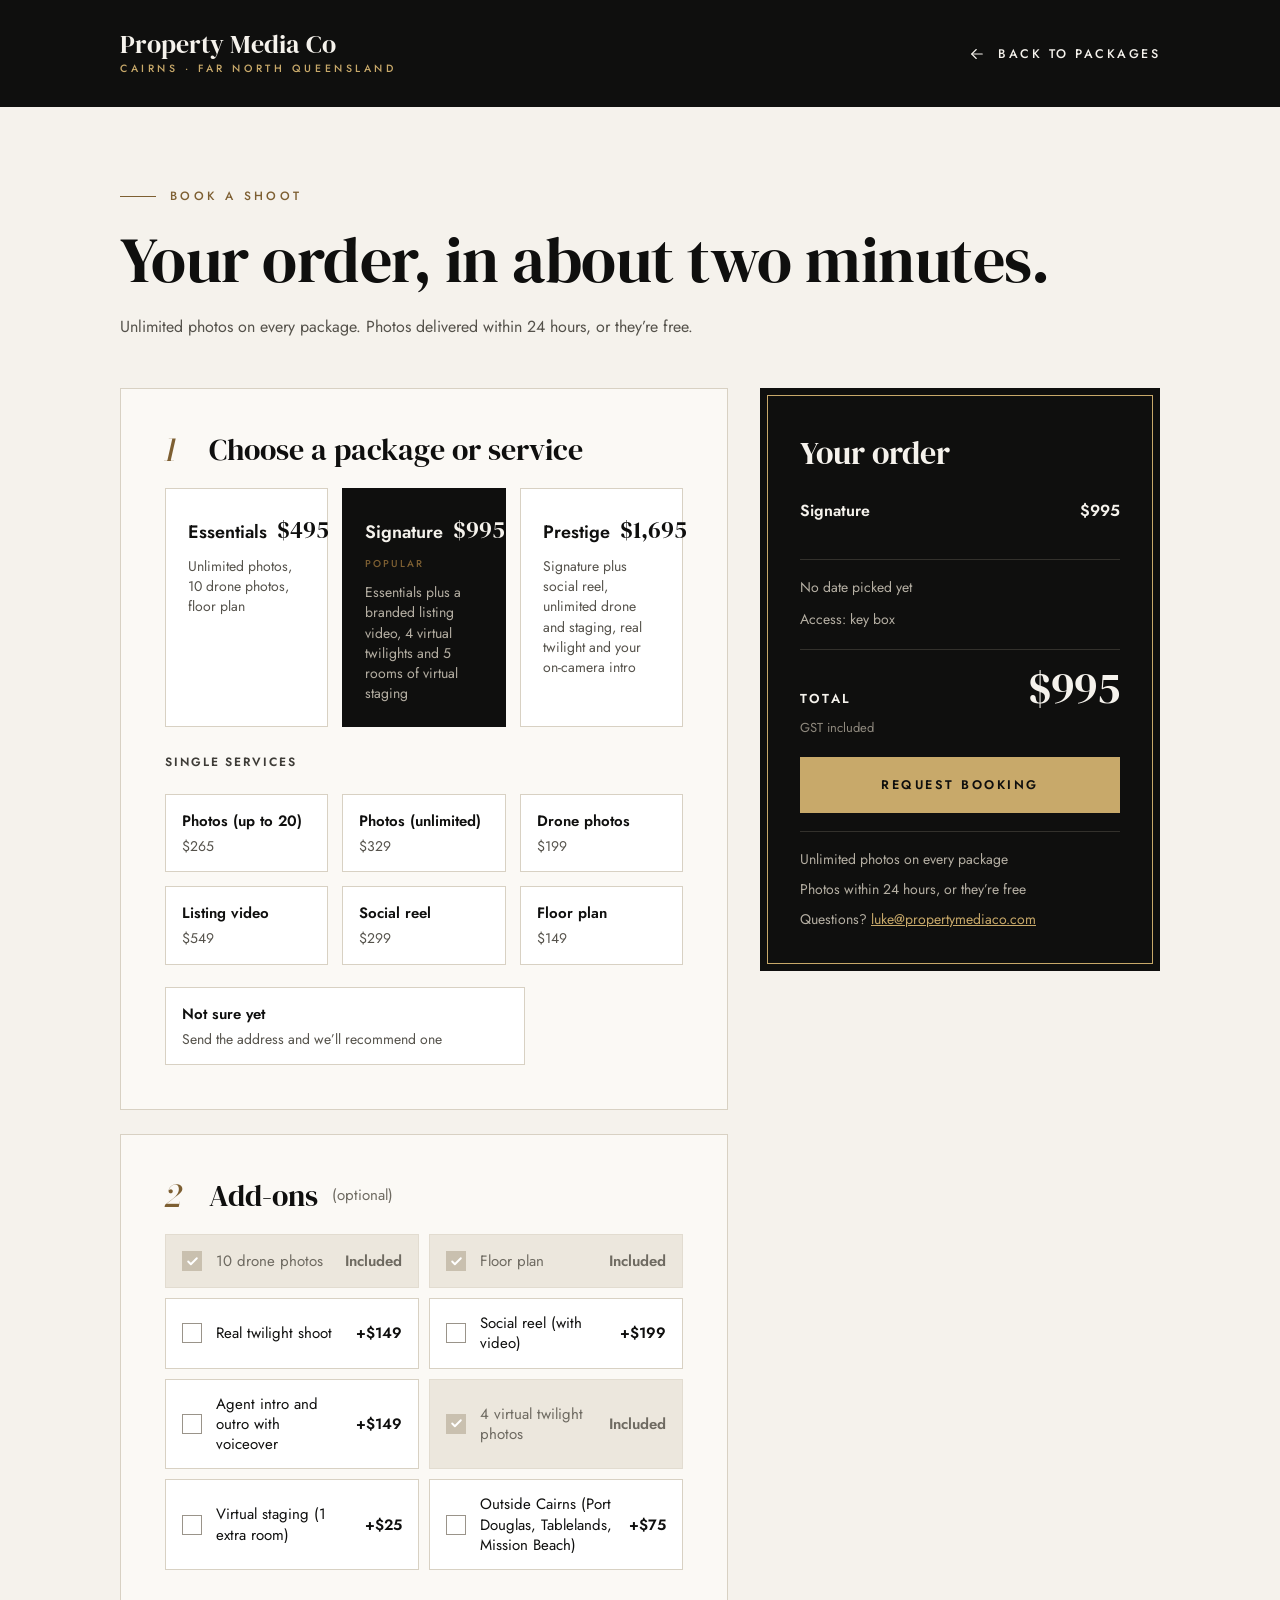
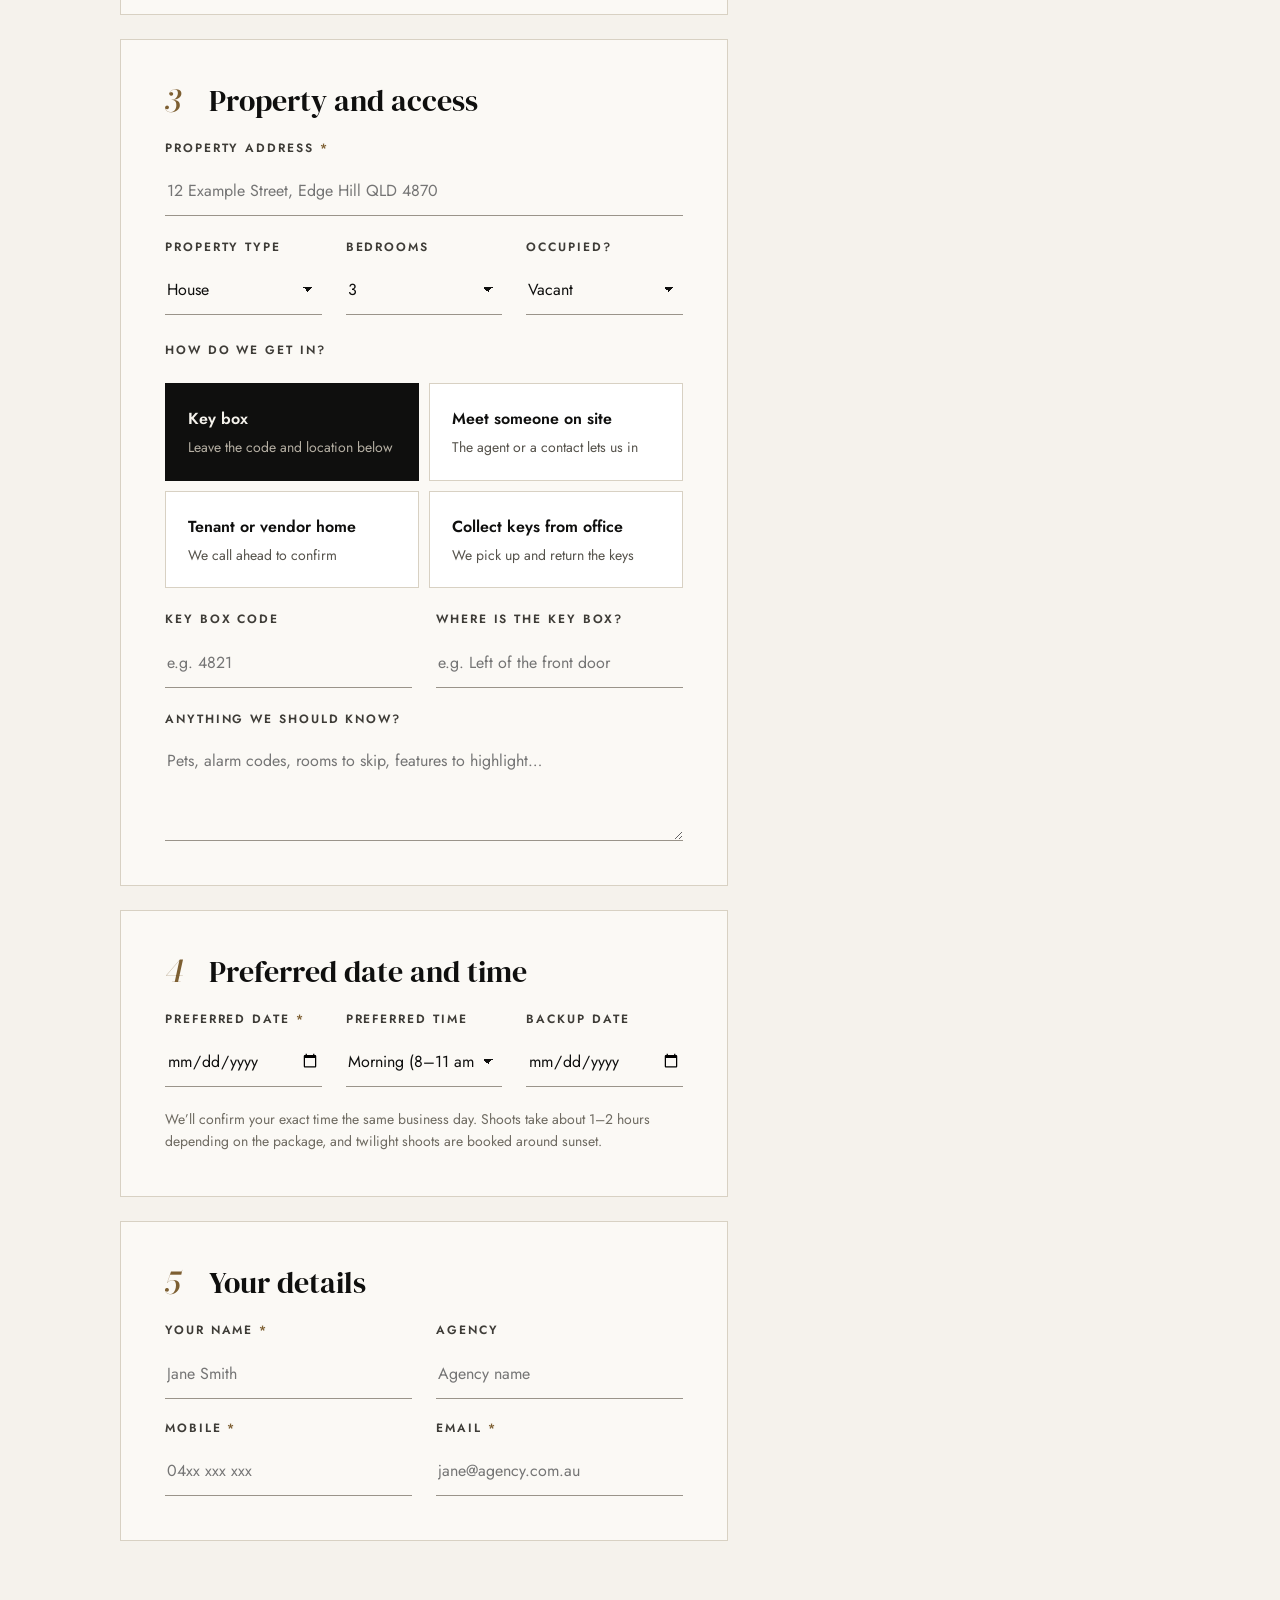
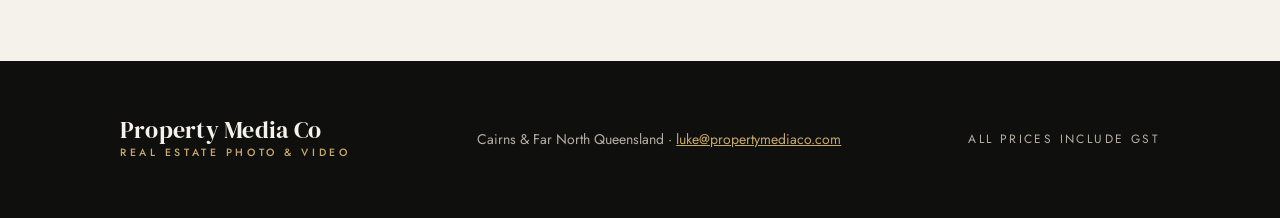
==== book.html @ 69d4087c "Launch Property Media Co website Responsive landing page and booking form (desktop, laptop, tablet, " ====
<!doctype html>
<html lang="en-AU">
<head>
<meta charset="utf-8">
<meta name="viewport" content="width=device-width, initial-scale=1">
<title>Book a shoot | Property Media Co</title>
<meta name="description" content="Book real estate photography in Cairns and Far North Queensland in about two minutes. Photos delivered within 24 hours, or they’re free.">
<link rel="canonical" href="https://propertymediaco.com/book.html">
<meta name="theme-color" content="#0F0F0E">
<link rel="icon" href="favicon.svg" type="image/svg+xml">
<link rel="preconnect" href="https://fonts.googleapis.com">
<link rel="preconnect" href="https://fonts.gstatic.com" crossorigin>
<link href="https://fonts.googleapis.com/css2?family=DM+Serif+Display:ital@0;1&amp;family=Bodoni+Moda:ital,opsz,wght@1,6..96,500&amp;family=Jost:wght@400;500;600&amp;display=swap" rel="stylesheet">
<link rel="stylesheet" href="assets/css/styles.css">
<link rel="stylesheet" href="assets/css/book.css">
</head>
<body>
<a class="skip-link" href="#order">Skip to the form</a>

<header class="book-header wrap">
  <a class="brand" href="index.html" aria-label="Property Media Co, home">
    <span class="brand-name">Property Media Co</span>
    <span class="brand-tag">Cairns · Far North Queensland</span>
  </a>
  <a class="back-link" href="index.html#packages">
    <svg width="18" height="18" viewBox="0 0 24 24" fill="none" stroke="currentColor" stroke-width="1.5" stroke-linecap="round" stroke-linejoin="round" aria-hidden="true"><path d="M19 12H5"></path><path d="m11 18-6-6 6-6"></path></svg>
    <span class="back-text">Back to packages</span>
  </a>
</header>

<main>
<div class="book-intro wrap">
  <div class="eyebrow">Book a shoot</div>
  <h1 class="display">Your order, in about two minutes.</h1>
  <p class="body-lg muted">Unlimited photos on every package. Photos delivered within 24 hours, or they’re free.</p>
</div>

<div id="done" class="wrap" hidden>
  <div class="done" role="status" tabindex="-1">
    <span class="tick"><svg width="28" height="28" viewBox="0 0 24 24" fill="none" stroke="currentColor" stroke-width="1.75" stroke-linecap="round" stroke-linejoin="round" aria-hidden="true"><path d="M20 6 9 17l-5-5"></path></svg></span>
    <h2>Request received.</h2>
    <p id="done-line"></p>
    <p>Luke will confirm your shoot time the same business day. Once you’re shot, your photos land within 24 hours.</p>
    <div class="btn-row" style="margin-top: 8px"><a class="btn-gold" href="book.html">Book another listing</a></div>
  </div>
</div>

<form id="order" class="book-layout wrap" action="https://formspree.io/f/YOUR_FORM_ID" method="POST" novalidate>
  <div class="book-steps-col">

    <!-- 1. PACKAGE -->
    <fieldset class="card">
      <legend class="card-head"><span class="step" aria-hidden="true">1</span>Choose a package or service</legend>
      <div class="opts-3" id="packages"></div>
      <div class="sub-label">Single services</div>
      <div class="opts-3 singles" id="singles"></div>
      <label class="opt sm" style="max-width: 360px">
        <input type="radio" name="package" value="unsure">
        <span class="opt-name">Not sure yet</span>
        <span class="opt-price-sm">Send the address and we’ll recommend one</span>
      </label>
    </fieldset>

    <!-- 2. ADD-ONS -->
    <fieldset class="card">
      <legend class="card-head"><span class="step" aria-hidden="true">2</span>Add-ons <span class="opt-note">(optional)</span></legend>
      <div class="opts-2" id="addons"></div>
    </fieldset>

    <!-- 3. PROPERTY + ACCESS -->
    <fieldset class="card">
      <legend class="card-head"><span class="step" aria-hidden="true">3</span>Property and access</legend>
      <label class="field"><span>Property address <span class="req" aria-hidden="true">*</span></span><input type="text" name="address" autocomplete="street-address" placeholder="12 Example Street, Edge Hill QLD 4870" required></label>
      <div class="fields-3">
        <label class="field">Property type<select name="property_type"><option>House</option><option>Unit or apartment</option><option>Townhouse</option><option>Acreage or rural</option><option>Vacant land</option><option>Commercial</option></select></label>
        <label class="field">Bedrooms<select name="bedrooms"><option>1</option><option>2</option><option selected>3</option><option>4</option><option>5+</option></select></label>
        <label class="field">Occupied?<select name="occupancy"><option>Vacant</option><option>Owner occupied</option><option>Tenanted</option></select></label>
      </div>
      <div class="sub-label">How do we get in?</div>
      <div class="opts-2">
        <label class="opt"><input type="radio" name="access" value="Key box" checked><span class="opt-name" style="font-size: 16px">Key box</span><span class="opt-desc">Leave the code and location below</span></label>
        <label class="opt"><input type="radio" name="access" value="Meet someone on site"><span class="opt-name" style="font-size: 16px">Meet someone on site</span><span class="opt-desc">The agent or a contact lets us in</span></label>
        <label class="opt"><input type="radio" name="access" value="Tenant or vendor home"><span class="opt-name" style="font-size: 16px">Tenant or vendor home</span><span class="opt-desc">We call ahead to confirm</span></label>
        <label class="opt"><input type="radio" name="access" value="Collect keys from office"><span class="opt-name" style="font-size: 16px">Collect keys from office</span><span class="opt-desc">We pick up and return the keys</span></label>
      </div>
      <div class="fields-2" data-access="Key box">
        <label class="field">Key box code<input type="text" name="keybox_code" placeholder="e.g. 4821" autocomplete="off"></label>
        <label class="field">Where is the key box?<input type="text" name="keybox_location" placeholder="e.g. Left of the front door"></label>
      </div>
      <div class="fields-2" data-access="Meet someone on site" hidden>
        <label class="field">Who’s meeting us?<input type="text" name="onsite_contact" placeholder="Name"></label>
        <label class="field">Their mobile<input type="tel" name="onsite_mobile" placeholder="04xx xxx xxx"></label>
      </div>
      <div class="fields-2" data-access="Tenant or vendor home" hidden>
        <label class="field">Tenant or vendor name<input type="text" name="occupant_name" placeholder="Name"></label>
        <label class="field">Their mobile<input type="tel" name="occupant_mobile" placeholder="04xx xxx xxx"></label>
      </div>
      <div data-access="Collect keys from office" hidden>
        <label class="field">Office address and who to ask for<input type="text" name="office_details" placeholder="e.g. Reception, 100 Sheridan St, Cairns. Ask for Sam"></label>
      </div>
      <label class="field">Anything we should know?<textarea name="notes" rows="3" placeholder="Pets, alarm codes, rooms to skip, features to highlight…"></textarea></label>
    </fieldset>

    <!-- 4. DATE + TIME -->
    <fieldset class="card">
      <legend class="card-head"><span class="step" aria-hidden="true">4</span>Preferred date and time</legend>
      <div class="fields-3">
        <label class="field"><span>Preferred date <span class="req" aria-hidden="true">*</span></span><input type="date" name="preferred_date" id="date" required></label>
        <label class="field">Preferred time<select name="preferred_time" id="time">
          <option>Morning (8–11 am)</option>
          <option>Midday (11 am–2 pm)</option>
          <option>Afternoon (2–5 pm)</option>
          <option value="Twilight (around sunset)" id="twilight-opt" hidden disabled>Twilight (around sunset)</option>
          <option>Any time that day</option>
        </select></label>
        <label class="field">Backup date<input type="date" name="backup_date" id="backup"></label>
      </div>
      <p class="hint">We’ll confirm your exact time the same business day. Shoots take about 1–2 hours depending on the package, and twilight shoots are booked around sunset.</p>
    </fieldset>

    <!-- 5. DETAILS -->
    <fieldset class="card">
      <legend class="card-head"><span class="step" aria-hidden="true">5</span>Your details</legend>
      <div class="fields-2">
        <label class="field"><span>Your name <span class="req" aria-hidden="true">*</span></span><input type="text" name="name" autocomplete="name" placeholder="Jane Smith" required></label>
        <label class="field">Agency<input type="text" name="agency" autocomplete="organization" placeholder="Agency name"></label>
        <label class="field"><span>Mobile <span class="req" aria-hidden="true">*</span></span><input type="tel" name="mobile" autocomplete="tel" placeholder="04xx xxx xxx" required></label>
        <label class="field"><span>Email <span class="req" aria-hidden="true">*</span></span><input type="email" name="email" autocomplete="email" placeholder="jane@agency.com.au" required></label>
      </div>
    </fieldset>
  </div>

  <!-- SUMMARY -->
  <aside class="summary" aria-live="polite">
    <h2>Your order</h2>
    <div class="sum-line main"><span id="sum-name">Signature</span><span id="sum-price">$995</span></div>
    <div id="sum-lines"></div>
    <div class="sum-meta">
      <span id="sum-when">No date picked yet</span>
      <span id="sum-access">Access: key box</span>
    </div>
    <div class="sum-total"><span>Total</span><span class="price" id="sum-total">$995</span></div>
    <span class="sum-gst">GST included</span>
    <button type="submit" class="btn-gold" id="submit">Request booking</button>
    <p class="form-error" id="form-error" role="alert" hidden></p>
    <div class="sum-promises">
      <span>Unlimited photos on every package</span>
      <span>Photos within 24 hours, or they’re free</span>
      <span>Questions? <a href="mailto:luke@propertymediaco.com" style="color: var(--gold)">luke@propertymediaco.com</a></span>
    </div>
  </aside>

  <!-- Hidden fields filled in on submit -->
  <input type="hidden" name="_subject" id="subject" value="New booking request">
  <input type="hidden" name="order_summary" id="order-summary">
  <input type="hidden" name="order_total" id="order-total">
  <input type="text" name="_gotcha" class="hp" tabindex="-1" autocomplete="off" aria-hidden="true">
</form>
</main>

<footer class="site-footer wrap">
  <a class="brand" href="index.html">
    <span class="brand-name">Property Media Co</span>
    <span class="brand-tag">Real estate photo &amp; video</span>
  </a>
  <span>Cairns &amp; Far North Queensland · <a href="mailto:luke@propertymediaco.com">luke@propertymediaco.com</a></span>
  <span class="footer-note">All prices include GST</span>
</footer>

<script src="assets/js/book.js" defer></script>
</body>
</html>
---- assets/css/styles.css ----
/* Property Media Co — site styles
   Layouts: desktop (1280px+), laptop (1024–1279px), tablet (768–1023px), mobile (under 768px) */

:root {
  --ink: #0F0F0E;
  --graphite: #1A1A18;
  --bone: #F5F2EC;
  --paper: #FBF9F5;
  --stone: #ECE7DD;
  --line: #D8D1C3;
  --line-dark: #33312C;
  --line-dark-2: #3A3833;
  --text-2: #3E3C37;
  --muted: #55524B;
  --muted-2: #6E6A61;
  --muted-dark: #B5AFA3;
  --soft-light: #E4DED3;
  --gold: #C8A96A;
  --bronze: #7D5F32;
  --bronze-dark: #5A4322;

  --serif: 'DM Serif Display', Georgia, serif;
  --accent: 'Bodoni Moda', Didot, Georgia, serif;
  --sans: 'Jost', system-ui, -apple-system, 'Segoe UI', sans-serif;

  --pad: 120px;
  --section: 140px;
}

*, *::before, *::after { box-sizing: border-box; }
html { scroll-behavior: smooth; -webkit-text-size-adjust: 100%; }
body {
  margin: 0;
  background: var(--bone);
  color: var(--ink);
  font-family: var(--sans);
  font-weight: 400;
  font-size: 16px;
  line-height: 1.6;
  -webkit-font-smoothing: antialiased;
}
img { display: block; max-width: 100%; }
a { color: var(--bronze); }
a:hover { color: var(--bronze-dark); }
b, strong { font-weight: 600; }
h1, h2, h3, p, figure, blockquote { margin: 0; }
:focus-visible { outline: 2px solid var(--gold); outline-offset: 3px; }

.skip-link { position: absolute; left: -9999px; top: 0; background: var(--gold); color: var(--ink); padding: 12px 18px; z-index: 100; }
.skip-link:focus { left: 16px; top: 16px; }

/* ---------- Type ---------- */
.display { font-family: var(--serif); font-weight: 400; letter-spacing: -0.008em; line-height: 1.08; }
.h1 { font-size: clamp(44px, 6.7vw, 96px); }
.h2 { font-size: clamp(34px, 4.2vw, 60px); }
.h2-sm { font-size: clamp(32px, 3.9vw, 56px); }
.h2-lg { font-size: clamp(36px, 4.45vw, 64px); }
.lead { font-size: clamp(17px, 1.4vw, 20px); line-height: 1.65; }
.body-lg { font-size: clamp(16px, 1.25vw, 18px); line-height: 1.7; }
.muted { color: var(--muted); }
.on-dark .muted { color: var(--muted-dark); }

.eyebrow {
  display: flex; align-items: center; gap: 14px;
  font-size: 12px; font-weight: 500; letter-spacing: .28em; text-transform: uppercase;
  color: var(--bronze);
}
.eyebrow::before { content: ""; width: 36px; height: 1px; background: currentColor; flex-shrink: 0; }
.on-dark .eyebrow { color: var(--gold); }
.center .eyebrow { justify-content: center; }

.label { font-size: 12px; font-weight: 500; letter-spacing: .28em; text-transform: uppercase; color: var(--bronze); }
.on-dark .label { color: var(--gold); }

.num { font-family: var(--accent); font-weight: 500; font-style: italic; color: var(--bronze); line-height: 1; }
.on-dark .num { color: var(--gold); }

/* ---------- Buttons ---------- */
.btn, .btn-ghost, .btn-gold, .btn-line {
  display: inline-flex; align-items: center; justify-content: center; gap: 12px;
  min-height: 56px; padding: 0 34px;
  font-family: var(--sans); font-size: 12.5px; font-weight: 500; letter-spacing: .2em; text-transform: uppercase;
  text-decoration: none; text-align: center; border: 1px solid transparent; cursor: pointer;
  transition: background-color .2s ease, color .2s ease, border-color .2s ease;
}
.btn { background: var(--ink); color: var(--bone); border-color: var(--ink); }
.btn:hover { background: var(--bronze); border-color: var(--bronze); color: #fff; }
.btn-ghost { background: transparent; color: var(--ink); border-color: var(--ink); }
.btn-ghost:hover { background: var(--ink); color: var(--bone); }
.btn-gold { background: var(--gold); color: var(--ink); border-color: var(--gold); font-weight: 600; }
.btn-gold:hover { background: var(--bone); border-color: var(--bone); color: var(--ink); }
.btn-line { background: transparent; color: var(--bone); border-color: rgba(245,242,236,.55); }
.btn-line:hover { background: var(--bone); color: var(--ink); }
.btn-email { letter-spacing: .06em; text-transform: none; font-size: 15px; }
.btn-row { display: flex; flex-wrap: wrap; gap: 14px; }

/* ---------- Layout helpers ---------- */
.wrap { padding-left: var(--pad); padding-right: var(--pad); }
.section { padding-top: var(--section); padding-bottom: var(--section); }
.dark { background: var(--ink); color: var(--bone); }
.graphite { background: var(--graphite); color: var(--bone); }
.stone { background: var(--stone); }
.stack { display: flex; flex-direction: column; }
.gap-14 { gap: 14px; } .gap-22 { gap: 22px; } .gap-28 { gap: 28px; }
.split { display: grid; grid-template-columns: 420px minmax(0, 1fr); gap: 80px; }
.split-end { align-items: end; }
.two-col { display: grid; grid-template-columns: repeat(2, minmax(0, 1fr)); gap: 96px; }
.center { text-align: center; align-items: center; }

/* Three columns separated by hairlines */
.cols-3 { display: grid; grid-template-columns: repeat(3, minmax(0, 1fr)); border-top: 1px solid var(--line-dark); }
.graphite .cols-3 { border-top-color: var(--line-dark-2); }
.cols-3 > * { padding: 44px 48px 0; border-left: 1px solid var(--line-dark); display: flex; flex-direction: column; gap: 18px; }
.graphite .cols-3 > * { border-left-color: var(--line-dark-2); }
.cols-3 > *:first-child { padding-left: 0; border-left: 0; }
.cols-3 > *:last-child { padding-right: 0; }
.cols-3 h3 { font-size: 22px; font-weight: 600; line-height: 1.3; }
.cols-3 p { font-size: 16px; line-height: 1.7; color: var(--muted-dark); }

/* Bullet with short gold rule */
.li { display: flex; gap: 14px; align-items: flex-start; font-size: 15.5px; line-height: 1.5; }
.li::before { content: ""; flex-shrink: 0; width: 16px; height: 1px; margin-top: 12px; background: var(--bronze); }
.on-dark .li::before { background: var(--gold); }

/* Price row with dotted leader */
.row { display: flex; align-items: baseline; gap: 14px; padding: 14px 0; font-size: 16px; }
.row .dots { flex-grow: 1; min-width: 20px; border-bottom: 1px dotted #B3AA99; transform: translateY(-5px); }
.row .p { font-weight: 600; white-space: nowrap; }
.row.sm { padding: 11px 0; font-size: 15.5px; }
.list-head { margin: 0 0 8px; padding-bottom: 16px; border-bottom: 1px solid var(--ink); font-size: 13px; font-weight: 600; letter-spacing: .24em; text-transform: uppercase; }
.list-head span { font-weight: 400; letter-spacing: .04em; text-transform: none; font-size: 14px; color: var(--muted-2); }

/* ---------- Header / nav ---------- */
.site-header {
  position: relative; z-index: 20;
  display: flex; align-items: center; justify-content: space-between; gap: 24px;
  padding-top: 34px; padding-bottom: 34px;
  border-bottom: 1px solid rgba(245,242,236,.22);
}
.brand { display: flex; flex-direction: column; gap: 2px; text-decoration: none; color: var(--bone); }
.brand:hover { color: var(--bone); }
.brand-name { font-family: var(--serif); font-size: 26px; line-height: 1.1; letter-spacing: .01em; }
.brand-tag { font-size: 10.5px; font-weight: 500; letter-spacing: .34em; text-transform: uppercase; color: var(--gold); }
.nav { display: flex; align-items: center; gap: 44px; }
.nav a:not(.btn-gold) { color: var(--bone); text-decoration: none; font-size: 12.5px; font-weight: 500; letter-spacing: .2em; text-transform: uppercase; }
.nav a:not(.btn-gold):hover { color: var(--gold); }
.nav .btn-gold { min-height: 48px; padding: 0 26px; }
.menu-toggle {
  display: none; align-items: center; gap: 10px; min-height: 48px; padding: 0 4px;
  background: none; border: 0; color: var(--bone); cursor: pointer;
  font-family: var(--sans); font-size: 12.5px; font-weight: 500; letter-spacing: .2em; text-transform: uppercase;
}
.menu-toggle .bars { width: 22px; height: 12px; position: relative; }
.menu-toggle .bars::before, .menu-toggle .bars::after { content: ""; position: absolute; left: 0; right: 0; height: 1.5px; background: currentColor; transition: transform .25s ease, top .25s ease; }
.menu-toggle .bars::before { top: 0; } .menu-toggle .bars::after { top: 10px; }
.nav-open .menu-toggle .bars::before { top: 5px; transform: rotate(45deg); }
.nav-open .menu-toggle .bars::after { top: 5px; transform: rotate(-45deg); }

/* ---------- Hero ---------- */
.hero { position: relative; min-height: 900px; height: 100vh; max-height: 1080px; color: var(--bone); display: flex; flex-direction: column; overflow: hidden; }
.hero-bg, .cta-bg { position: absolute; inset: 0; width: 100%; height: 100%; object-fit: cover; }
.hero-shade { position: absolute; inset: 0; background: rgba(12,12,11,.52); }
.hero-body { position: relative; flex-grow: 1; display: flex; flex-direction: column; justify-content: flex-end; gap: 30px; padding-bottom: 88px; }
.hero-body .h1 { max-width: 1000px; }
.hero-foot { display: flex; justify-content: space-between; align-items: flex-end; gap: 64px; }
.hero-foot .lead { color: var(--soft-light); max-width: 560px; }
.hero-foot .btn-row { flex-shrink: 0; }
.strip { position: relative; display: grid; grid-template-columns: repeat(4, minmax(0, 1fr)); border-top: 1px solid rgba(245,242,236,.22); background: rgba(12,12,11,.35); }
.strip > div { padding: 26px 32px; border-left: 1px solid rgba(245,242,236,.22); font-size: 13px; font-weight: 500; letter-spacing: .18em; text-transform: uppercase; }
.strip > div:first-child { padding-left: var(--pad); border-left: 0; }
.strip > div:last-child { padding-right: var(--pad); display: flex; flex-direction: column; gap: 4px; letter-spacing: normal; text-transform: none; }
.strip .guarantee-label { font-size: 11px; letter-spacing: .28em; text-transform: uppercase; color: var(--gold); }
.strip .guarantee-text { font-family: var(--serif); font-size: 19px; font-style: italic; line-height: 1.25; }

/* ---------- Problem ---------- */
.problem .num { font-size: 44px; }

/* ---------- Standard (seven promises) ---------- */
.promises { border-top: 1px solid var(--ink); }
.promise { display: grid; grid-template-columns: 64px minmax(0, 360px) minmax(0, 1fr); gap: 32px; align-items: baseline; padding: 26px 0; border-bottom: 1px solid var(--line); }
.promise h3 { font-size: 28px; }
.promise p { font-size: 16.5px; line-height: 1.65; color: var(--muted); }

/* ---------- Packages ---------- */
.packages { display: grid; grid-template-columns: repeat(3, minmax(0, 1fr)); border: 1px solid var(--line); }
.pkg { background: var(--paper); padding: 52px 44px; display: flex; flex-direction: column; gap: 28px; }
.pkg-featured { background: var(--ink); color: var(--bone); outline: 1px solid var(--gold); outline-offset: -1px; position: relative; margin: -24px 0; box-shadow: 0 40px 80px -40px rgba(15,15,14,.6); }
.pkg-head { display: flex; flex-direction: column; gap: 12px; }
.pkg-head-row { display: flex; justify-content: space-between; align-items: center; gap: 12px; }
.badge { font-size: 11px; font-weight: 600; letter-spacing: .26em; text-transform: uppercase; color: var(--ink); background: var(--gold); padding: 7px 12px; }
.pkg h3 { font-size: 40px; }
.pkg-desc { font-size: 16px; line-height: 1.6; color: var(--muted); }
.pkg-featured .pkg-desc { color: var(--muted-dark); }
.price-block { display: flex; flex-direction: column; gap: 6px; padding: 24px 0; border-top: 1px solid var(--line); border-bottom: 1px solid var(--line); }
.pkg-featured .price-block { border-color: var(--line-dark); }
.price-line { display: flex; align-items: baseline; flex-wrap: wrap; gap: 6px 14px; }
.price { font-family: var(--serif); font-size: 64px; line-height: 1; }
.was { font-size: 16px; color: var(--muted-2); text-decoration: line-through; }
.pkg-featured .was { color: #8F897E; }
.save { font-size: 14px; font-weight: 600; color: var(--bronze); }
.pkg-featured .save { color: var(--gold); }
.pkg-list { display: flex; flex-direction: column; gap: 12px; }
.pkg .cta { margin-top: auto; }
.pkg-note { text-align: center; font-size: 16px; color: var(--muted); }
.pkg-note a { font-weight: 600; text-underline-offset: 4px; }

/* ---------- Value stack ---------- */
.value-card { background: var(--paper); padding: 48px 52px; display: flex; flex-direction: column; }
.value-total { display: flex; justify-content: space-between; padding: 22px 0 8px; margin-top: 10px; border-top: 1px solid var(--ink); font-size: 16px; color: var(--muted-2); }
.value-total span:last-child { text-decoration: line-through; }
.value-final { display: flex; justify-content: space-between; align-items: baseline; gap: 16px; }
.value-final span:first-child { font-size: 13px; font-weight: 600; letter-spacing: .2em; text-transform: uppercase; }
.value-final .price { font-size: 56px; }

/* ---------- How it works ---------- */
.how .num { font-size: 72px; }

/* ---------- Portfolio ---------- */
.gallery { display: grid; grid-template-columns: repeat(3, minmax(0, 1fr)); grid-auto-rows: 300px; gap: 16px; }
.gallery img { width: 100%; height: 100%; object-fit: cover; }
.gallery .feature { grid-column: span 2; grid-row: span 2; }
.work-head { display: flex; justify-content: space-between; align-items: flex-end; gap: 64px; }
.work-head .h2 { max-width: 760px; }

/* ---------- Testimonial ---------- */
.quote { padding-top: 8px; border-top: 1px solid var(--line-dark); display: flex; flex-direction: column; gap: 32px; }
.quote-mark { font-size: 120px; line-height: .7; height: 56px; margin-top: 32px; }
.quote blockquote { display: flex; flex-direction: column; gap: 28px; }
.quote-lead { font-size: clamp(28px, 2.8vw, 40px); line-height: 1.25; }
.quote-body { font-size: clamp(17px, 1.35vw, 19px); line-height: 1.75; color: var(--muted-dark); max-width: 760px; }
.quote figcaption { display: flex; align-items: center; gap: 18px; padding-top: 28px; border-top: 1px solid var(--line-dark); }
.quote figcaption .rule { width: 36px; height: 1px; background: var(--gold); flex-shrink: 0; }
.quote figcaption b { display: block; font-size: 13px; letter-spacing: .22em; text-transform: uppercase; }
.quote figcaption span.who { font-size: 15px; color: var(--muted-dark); }

/* ---------- About ---------- */
.about { display: flex; justify-content: center; padding-top: 150px; padding-bottom: 150px; }
.about-inner { display: flex; flex-direction: column; gap: 28px; max-width: 820px; align-items: center; text-align: center; }
.about p { font-size: clamp(17px, 1.4vw, 20px); line-height: 1.75; color: var(--text-2); }
.signoff { font-family: var(--serif); font-size: 26px; font-style: italic; color: var(--bronze); }
.about .btn-row { justify-content: center; padding-top: 8px; }

/* ---------- Booking CTA ---------- */
.book-panel { background: var(--ink); color: var(--bone); padding: 80px; display: grid; grid-template-columns: repeat(2, minmax(0, 1fr)); gap: 80px; align-items: center; }
.book-steps { border: 1px solid var(--line-dark-2); padding: 44px; display: flex; flex-direction: column; }
.book-step { display: flex; gap: 22px; align-items: baseline; padding: 20px 0; border-top: 1px solid var(--line-dark); font-size: 18px; font-weight: 500; }
.book-step:last-of-type { border-bottom: 1px solid var(--line-dark); }
.book-step .num { font-size: 30px; width: 36px; flex-shrink: 0; }
.book-steps .btn-gold { margin-top: 32px; }

/* ---------- FAQ ---------- */
.faq-list { border-top: 1px solid var(--ink); }
.faq-list details { border-bottom: 1px solid var(--line); }
.faq-list summary { list-style: none; cursor: pointer; display: grid; grid-template-columns: minmax(0, 1fr) 24px; gap: 24px; padding: 30px 0; font-size: 20px; font-weight: 600; line-height: 1.4; }
.faq-list summary::-webkit-details-marker { display: none; }
.faq-list summary::after { content: "+"; font-size: 26px; font-weight: 300; color: var(--bronze); line-height: 1; text-align: right; }
.faq-list details[open] summary::after { content: "—"; font-size: 22px; }
.faq-list details p { padding: 0 48px 30px 0; margin-top: -12px; font-size: 16px; line-height: 1.7; color: var(--muted); }

/* ---------- Final CTA ---------- */
.final { position: relative; min-height: 640px; color: var(--bone); display: flex; align-items: center; justify-content: center; overflow: hidden; }
.final-shade { position: absolute; inset: 0; background: rgba(12,12,11,.6); }
.final-inner { position: relative; display: flex; flex-direction: column; align-items: center; text-align: center; gap: 28px; padding-top: 96px; padding-bottom: 96px; }
.final .display { font-size: clamp(40px, 5.6vw, 80px); max-width: 980px; }
.final p { font-size: clamp(17px, 1.4vw, 20px); color: var(--soft-light); }
.final .btn-row { justify-content: center; padding-top: 8px; }

/* ---------- Footer ---------- */
.site-footer { background: var(--ink); color: var(--muted-dark); padding-top: 56px; padding-bottom: 56px; display: flex; justify-content: space-between; align-items: center; gap: 32px; font-size: 14px; }
.site-footer .brand { color: var(--bone); }
.site-footer .brand-name { font-size: 24px; }
.site-footer a { color: var(--gold); }
.footer-note { font-size: 12px; letter-spacing: .2em; text-transform: uppercase; }

/* =========================================================
   LAPTOP  1024–1279px
   ========================================================= */
@media (max-width: 1279px) {
  :root { --pad: 64px; --section: 112px; }
  .nav { gap: 30px; }
  .split { grid-template-columns: 320px minmax(0, 1fr); gap: 56px; }
  .two-col { gap: 64px; }
  .cols-3 > * { padding: 36px 32px 0; }
  .pkg { padding: 44px 32px; }
  .price { font-size: 52px; }
  .pkg h3 { font-size: 34px; }
  .promise { grid-template-columns: 52px minmax(0, 300px) minmax(0, 1fr); gap: 24px; }
  .promise h3 { font-size: 25px; }
  .gallery { grid-auto-rows: 240px; }
  .book-panel { padding: 64px; gap: 56px; }
  .value-card { padding: 40px; }
  .hero { min-height: 780px; }
}

/* =========================================================
   TABLET  768–1023px
   ========================================================= */
@media (max-width: 1023px) {
  :root { --pad: 40px; --section: 96px; }

  /* Collapsible menu */
  .menu-toggle { display: inline-flex; }
  .nav {
    position: fixed; inset: 0; z-index: 15;
    flex-direction: column; justify-content: center; align-items: flex-start; gap: 28px;
    padding: 120px var(--pad) 48px;
    background: var(--ink);
    opacity: 0; visibility: hidden; transition: opacity .25s ease, visibility .25s ease;
  }
  .nav a:not(.btn-gold) { font-family: var(--serif); font-size: 40px; letter-spacing: 0; text-transform: none; }
  .nav .btn-gold { margin-top: 12px; }
  .nav-open .nav { opacity: 1; visibility: visible; }
  .nav-open { overflow: hidden; }
  .menu-toggle, .brand { position: relative; z-index: 16; }

  .hero { height: auto; min-height: 760px; }
  .hero-foot { flex-direction: column; align-items: flex-start; gap: 32px; }
  .strip { grid-template-columns: repeat(2, minmax(0, 1fr)); }
  .strip > div { padding: 20px var(--pad) !important; border-left: 0; border-top: 1px solid rgba(245,242,236,.22); }
  .strip > div:nth-child(even) { border-left: 1px solid rgba(245,242,236,.22); }
  .strip > div:nth-child(-n+2) { border-top: 0; }

  .split, .two-col { grid-template-columns: minmax(0, 1fr); gap: 40px; }
  .split-end { align-items: start; }

  .cols-3 { grid-template-columns: minmax(0, 1fr); }
  .cols-3 > * { padding: 36px 0 !important; border-left: 0; border-top: 1px solid var(--line-dark); }
  .graphite .cols-3 > * { border-top-color: var(--line-dark-2); }
  .cols-3 > *:first-child { border-top: 0; }
  .cols-3 > *:last-child { padding-bottom: 0 !important; }

  .packages { grid-template-columns: minmax(0, 1fr); border: 0; gap: 20px; }
  .pkg { border: 1px solid var(--line); padding: 44px 40px; }
  .pkg-featured { margin: 0; order: -1; border-color: var(--gold); }
  .price { font-size: 56px; }

  .promise { grid-template-columns: 48px minmax(0, 1fr); gap: 8px 16px; }
  .promise p { grid-column: 2; }

  .gallery { grid-template-columns: repeat(2, minmax(0, 1fr)); grid-auto-rows: 220px; }
  .gallery .feature { grid-column: span 2; grid-row: span 2; }

  .work-head { flex-direction: column; align-items: flex-start; gap: 28px; }

  .book-panel { grid-template-columns: minmax(0, 1fr); padding: 56px 40px; gap: 48px; }
  .about { padding-top: 112px; padding-bottom: 112px; }
  .final { min-height: 560px; }
  .site-footer { flex-direction: column; align-items: flex-start; gap: 20px; }
}

/* =========================================================
   MOBILE  under 768px
   ========================================================= */
@media (max-width: 767px) {
  :root { --pad: 20px; --section: 72px; }
  body { font-size: 15.5px; }

  .site-header { padding-top: 20px; padding-bottom: 20px; }
  .brand-name { font-size: 22px; }
  .brand-tag { font-size: 9.5px; letter-spacing: .28em; }
  .nav a:not(.btn-gold) { font-size: 34px; }

  .hero { min-height: 100vh; min-height: 100svh; }
  .hero-body { padding-bottom: 48px; gap: 22px; }
  .hero-body .eyebrow { font-size: 11px; letter-spacing: .2em; }
  .hero-body .eyebrow::before { width: 24px; }
  .hero-foot .btn-row, .hero-foot .btn-row a { width: 100%; }
  .strip > div { padding: 16px var(--pad) !important; font-size: 11.5px; letter-spacing: .14em; }
  .strip .guarantee-text { font-size: 16px; }

  .btn, .btn-ghost, .btn-gold, .btn-line { padding: 0 24px; }
  .btn-row { flex-direction: column; align-items: stretch; }
  .btn-row > a { width: 100%; }

  .problem .num { font-size: 36px; }
  .how .num { font-size: 56px; }

  .promise { grid-template-columns: 36px minmax(0, 1fr); padding: 22px 0; }
  .promise h3 { font-size: 22px; }
  .promise p { font-size: 15.5px; }

  .pkg { padding: 36px 24px; gap: 24px; }
  .pkg h3 { font-size: 32px; }
  .price { font-size: 48px; }

  .value-card { padding: 28px 20px; }
  .value-final .price { font-size: 44px; }
  .row { font-size: 15px; gap: 10px; }
  .row.sm { font-size: 14.5px; }
  .row > span:first-child { flex-shrink: 1; }

  .gallery { grid-template-columns: minmax(0, 1fr); grid-auto-rows: 240px; gap: 10px; }
  .gallery .feature { grid-column: auto; grid-row: span 1; }

  .quote-mark { font-size: 96px; height: 44px; margin-top: 24px; }

  .about { padding-top: 88px; padding-bottom: 88px; }
  .signoff { font-size: 22px; }

  .book-panel { padding: 40px 20px; margin-left: calc(var(--pad) * -1); margin-right: calc(var(--pad) * -1); }
  .book-steps { padding: 28px 20px; }
  .book-step { font-size: 16px; }

  .faq-list summary { font-size: 17px; padding: 22px 0; }
  .faq-list details p { padding-right: 0; font-size: 15.5px; }

  .final { min-height: 520px; }
}

@media (prefers-reduced-motion: reduce) {
  html { scroll-behavior: auto; }
  * { transition: none !important; }
}
---- assets/css/book.css ----
/* Booking page */
.book-header { background: var(--ink); display: flex; align-items: center; justify-content: space-between; gap: 24px; padding-top: 30px; padding-bottom: 30px; }
.back-link { display: inline-flex; align-items: center; gap: 12px; min-height: 44px; font-size: 12.5px; font-weight: 500; letter-spacing: .2em; text-transform: uppercase; text-decoration: none; color: var(--bone); }
.back-link:hover { color: var(--gold); }

.book-intro { padding-top: 80px; padding-bottom: 48px; display: flex; flex-direction: column; gap: 20px; }
.book-intro .display { font-size: clamp(40px, 5vw, 72px); line-height: 1.04; }

.book-layout { display: grid; grid-template-columns: minmax(0, 1fr) 400px; gap: 32px; align-items: start; padding-bottom: 120px; }
.book-steps-col { display: flex; flex-direction: column; gap: 24px; min-width: 0; }

.card { background: var(--paper); border: 1px solid var(--line); padding: 44px; display: flex; flex-direction: column; gap: 22px; margin: 0; min-width: 0; }
fieldset.card { min-inline-size: 0; }
.card-head { display: flex; align-items: center; gap: 14px; padding: 0; }
.card-head .step { font-family: var(--accent); font-style: italic; font-weight: 500; font-size: 30px; line-height: 1; color: var(--bronze); min-width: 30px; }
legend.card-head { float: left; width: 100%; margin: 0; font-family: var(--serif); font-weight: 400; font-size: 30px; line-height: 1.1; }
legend.card-head .step { font-size: 30px; }
.card-head .opt-note { font-family: var(--sans); font-size: 15px; color: var(--muted-2); }
.sub-label { font-size: 12px; font-weight: 600; letter-spacing: .16em; text-transform: uppercase; color: var(--text-2); padding-top: 4px; }
.hint { font-size: 14px; line-height: 1.55; color: var(--muted-2); }

/* Selectable cards (radio) */
.opts-3 { display: grid; grid-template-columns: repeat(3, minmax(0, 1fr)); gap: 14px; }
.opts-2 { display: grid; grid-template-columns: repeat(2, minmax(0, 1fr)); gap: 10px; }
.opt { position: relative; display: flex; flex-direction: column; gap: 6px; padding: 22px; border: 1px solid var(--line); background: #fff; cursor: pointer; transition: border-color .15s ease, background-color .15s ease; }
.opt:hover { border-color: var(--ink); }
.opt input { position: absolute; opacity: 0; pointer-events: none; }
.opt:has(input:focus-visible) { outline: 2px solid var(--gold); outline-offset: 2px; }
.opt:has(input:checked) { background: var(--ink); border-color: var(--ink); color: var(--bone); }
.opt:has(input:checked) .opt-desc, .opt:has(input:checked) .opt-price-sm { color: var(--muted-dark); }
.opt-top { display: flex; justify-content: space-between; align-items: baseline; gap: 10px; }
.opt-name { font-size: 18px; font-weight: 600; }
.opt-price { font-family: var(--serif); font-size: 24px; }
.opt-desc { font-size: 14px; line-height: 1.45; color: var(--muted); }
.opt.sm { padding: 14px 16px; gap: 2px; }
.opt.sm .opt-name { font-size: 15px; }
.opt-price-sm { font-size: 14px; color: var(--muted); }

/* Checkboxes */
.chk { display: flex; align-items: center; gap: 14px; padding: 14px 16px; border: 1px solid var(--line); background: #fff; cursor: pointer; font-size: 15px; min-height: 50px; }
.chk:hover { border-color: var(--ink); }
.chk input { position: absolute; opacity: 0; pointer-events: none; }
.chk .box { width: 20px; height: 20px; border: 1px solid #9A948A; display: flex; align-items: center; justify-content: center; flex-shrink: 0; background: #fff; color: transparent; }
.chk:has(input:checked) { border-color: var(--ink); }
.chk:has(input:checked) .box { background: var(--ink); border-color: var(--ink); color: var(--gold); }
.chk:has(input:focus-visible) { outline: 2px solid var(--gold); outline-offset: 2px; }
.chk .chk-name { flex-grow: 1; line-height: 1.35; }
.chk .chk-price { font-weight: 600; white-space: nowrap; }
.chk.included { cursor: default; background: var(--stone); border-color: #E2DCD0; color: var(--muted-2); }
.chk.included .box { background: #C9C0AF; border-color: #C9C0AF; color: #fff; }

/* Fields */
.fields-2 { display: grid; grid-template-columns: repeat(2, minmax(0, 1fr)); gap: 20px 24px; }
.fields-3 { display: grid; grid-template-columns: repeat(3, minmax(0, 1fr)); gap: 20px 24px; }
.field { display: flex; flex-direction: column; gap: 8px; font-size: 12px; font-weight: 600; letter-spacing: .16em; text-transform: uppercase; color: var(--text-2); }
.field input, .field select, .field textarea {
  min-height: 50px; width: 100%;
  border: 0; border-bottom: 1px solid #9A948A; border-radius: 0;
  padding: 0 2px; background: transparent; color: var(--ink);
  font-family: var(--sans); font-size: 16px; font-weight: 400; letter-spacing: 0; text-transform: none;
  -webkit-appearance: none; appearance: none;
}
.field select { background-image: linear-gradient(45deg, transparent 50%, var(--ink) 50%), linear-gradient(135deg, var(--ink) 50%, transparent 50%); background-position: calc(100% - 14px) 50%, calc(100% - 9px) 50%; background-size: 5px 5px; background-repeat: no-repeat; padding-right: 28px; }
.field textarea { padding: 12px 2px; min-height: 104px; resize: vertical; }
.field input:focus, .field select:focus, .field textarea:focus { outline: none; border-bottom-color: var(--bronze); box-shadow: 0 1px 0 0 var(--bronze); }
.req { color: var(--bronze); }
.hp { position: absolute; left: -9999px; }

/* Summary */
.summary { position: sticky; top: 24px; background: var(--ink); color: var(--bone); padding: 40px; outline: 1px solid var(--gold); outline-offset: -8px; display: flex; flex-direction: column; gap: 18px; }
.summary h2 { font-family: var(--serif); font-weight: 400; font-size: 32px; }
.sum-line { display: flex; justify-content: space-between; gap: 12px; font-size: 15px; color: var(--muted-dark); }
.sum-line.main { font-size: 16px; font-weight: 600; color: var(--bone); }
.sum-meta { border-top: 1px solid var(--line-dark); padding-top: 16px; display: flex; flex-direction: column; gap: 10px; font-size: 14px; color: var(--muted-dark); }
.sum-total { border-top: 1px solid var(--line-dark); padding-top: 16px; display: flex; justify-content: space-between; align-items: baseline; }
.sum-total span:first-child { font-size: 13px; font-weight: 600; letter-spacing: .2em; text-transform: uppercase; }
.sum-total .price { font-size: 44px; }
.sum-gst { font-size: 13px; color: #8F897E; margin-top: -10px; }
.summary .btn-gold { width: 100%; }
.summary .btn-gold[disabled] { opacity: .6; cursor: wait; }
.sum-promises { display: flex; flex-direction: column; gap: 8px; font-size: 14px; color: var(--muted-dark); border-top: 1px solid var(--line-dark); padding-top: 16px; }
.form-error { font-size: 14px; color: var(--gold); }

/* Done state */
.done { max-width: 760px; background: var(--ink); color: var(--bone); padding: 64px; display: flex; flex-direction: column; gap: 16px; margin-bottom: 120px; }
.done .tick { width: 56px; height: 56px; border: 1px solid var(--gold); color: var(--gold); display: flex; align-items: center; justify-content: center; }
.done h2 { font-family: var(--serif); font-weight: 400; font-size: clamp(36px, 4vw, 48px); }
.done p { font-size: 18px; line-height: 1.6; color: var(--soft-light); }

[hidden] { display: none !important; }

/* Laptop */
@media (max-width: 1279px) {
  .book-layout { grid-template-columns: minmax(0, 1fr) 360px; }
  .card { padding: 36px; }
  .summary { padding: 32px; }
}

/* Tablet */
@media (max-width: 1023px) {
  .book-layout { grid-template-columns: minmax(0, 1fr); }
  .summary { position: static; }
  .book-intro { padding-top: 56px; }
}

/* Mobile */
@media (max-width: 767px) {
  .book-header { padding-top: 20px; padding-bottom: 20px; }
  .back-link .back-text { display: none; }
  .book-intro { padding-top: 40px; padding-bottom: 32px; }
  .card { padding: 28px 20px; gap: 18px; }
  legend.card-head { font-size: 25px; }
  .opts-3, .opts-2, .fields-2, .fields-3 { grid-template-columns: minmax(0, 1fr); }
  .opts-3.singles { grid-template-columns: repeat(2, minmax(0, 1fr)); }
  .summary { padding: 28px 20px; outline-offset: -6px; }
  .done { padding: 40px 24px; }
  .book-layout { padding-bottom: 72px; }
}
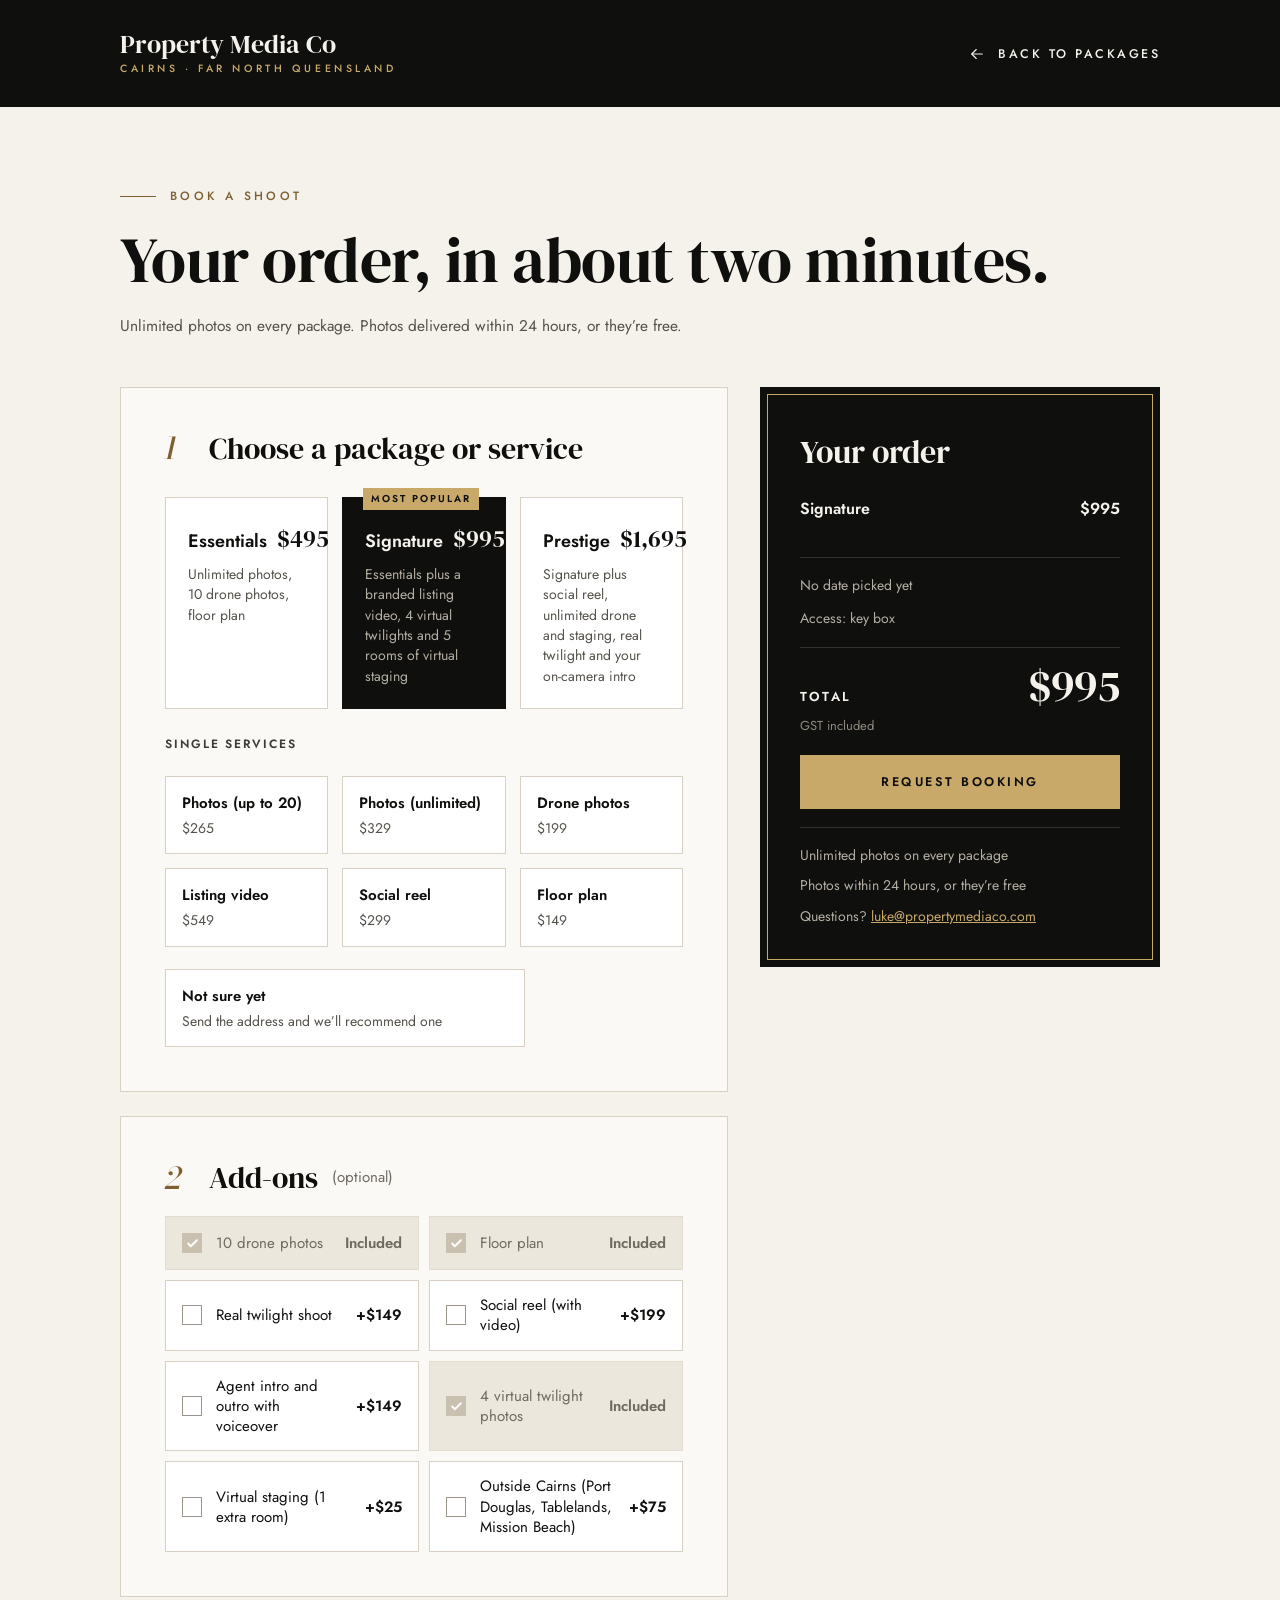
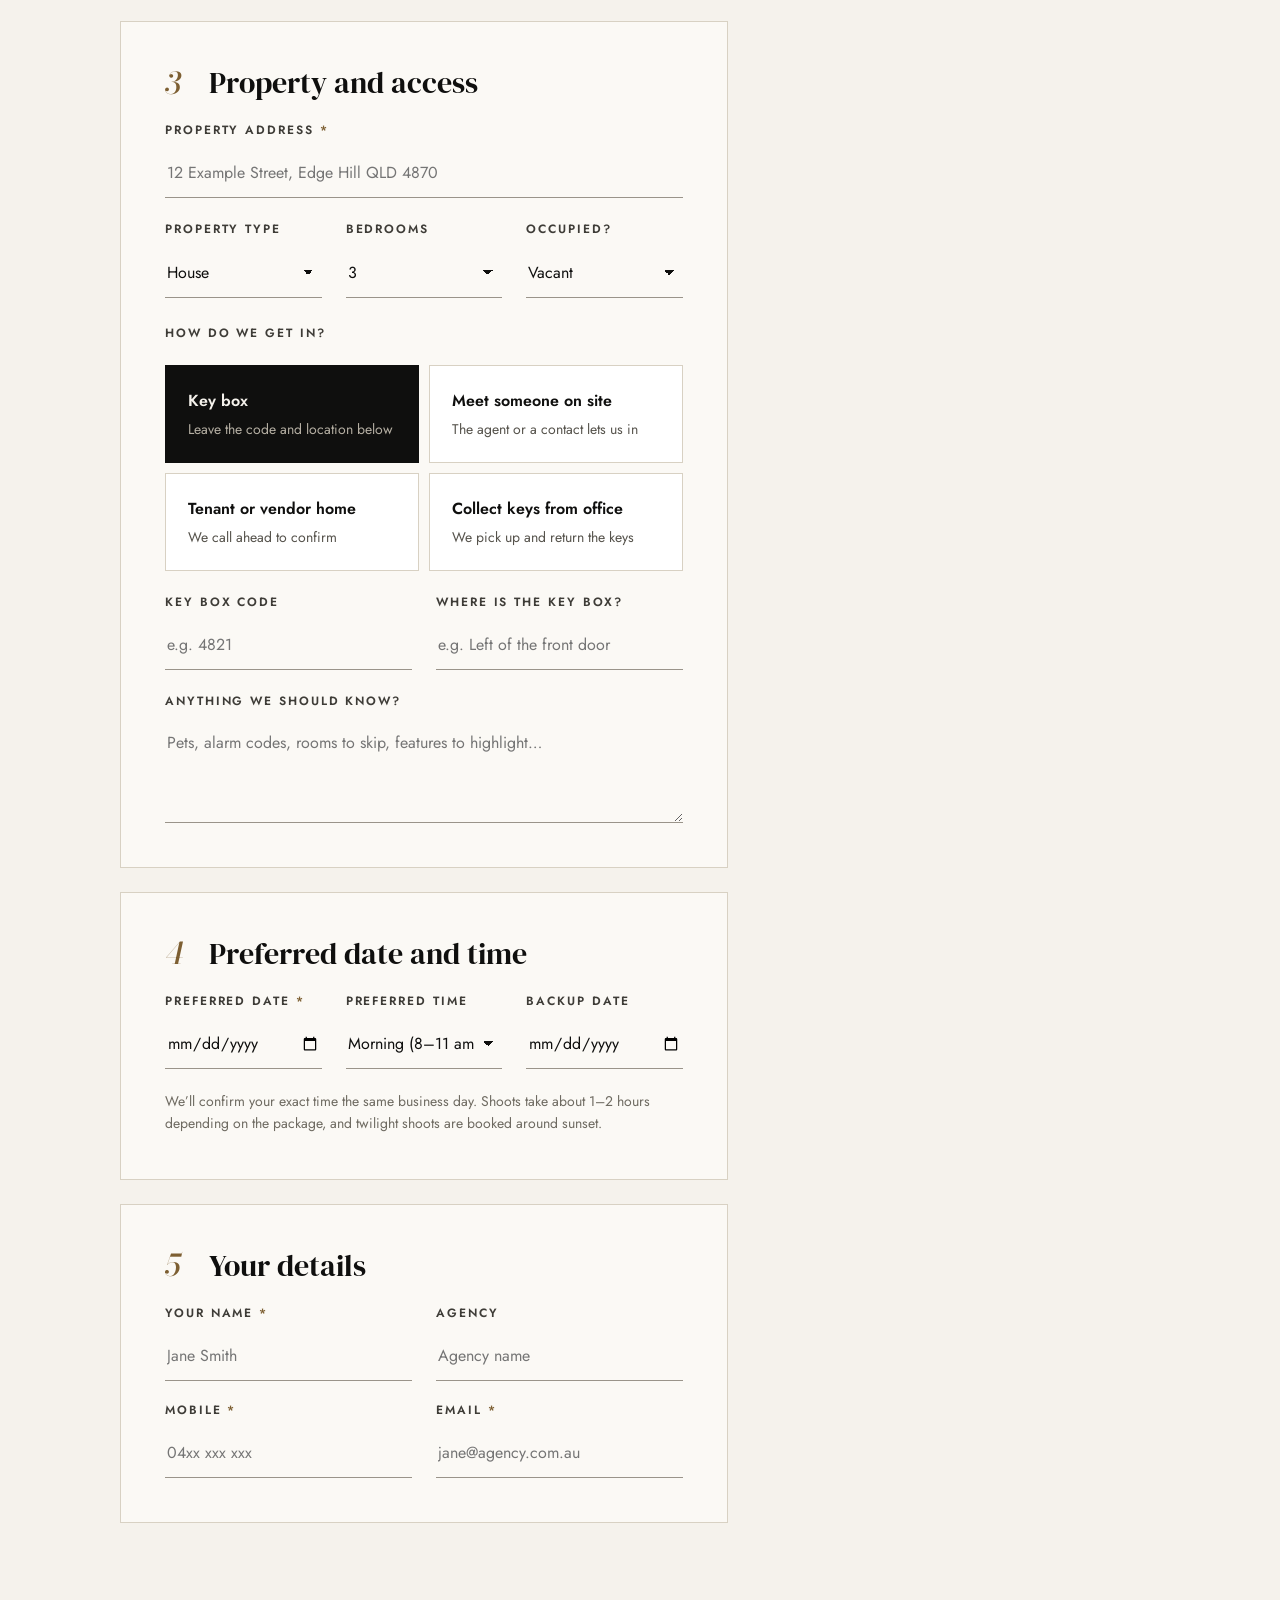
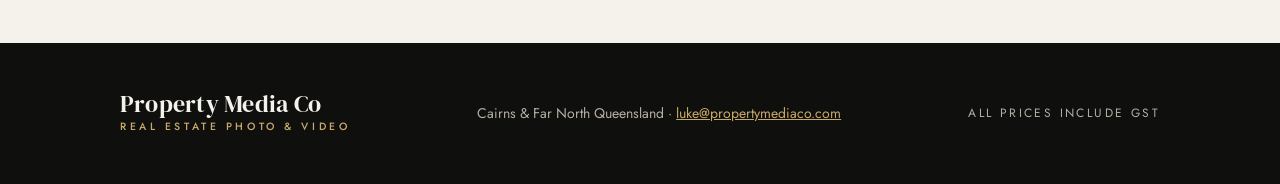
==== commit 72b1e2cc: "Fit every landing-page section on one screen; compare packages side by side on mobile/tablet - Packa" ====
--- a/book.html
+++ b/book.html
@@ -156,6 +156,11 @@
   <input type="hidden" name="order_total" id="order-total">
   <input type="text" name="_gotcha" class="hp" tabindex="-1" autocomplete="off" aria-hidden="true">
 </form>
+
+<div class="mobile-bar" id="mobile-bar">
+  <div class="mobile-bar-total"><span id="bar-name">Signature</span><strong id="bar-total">$995</strong></div>
+  <button type="submit" form="order" class="btn-gold">Request booking</button>
+</div>
 </main>
 
 <footer class="site-footer wrap">
--- a/assets/css/styles.css
+++ b/assets/css/styles.css
@@ -1,4 +1,5 @@
 /* Property Media Co — site styles
+   Every landing-page section is sized to fit on one screen.
    Layouts: desktop (1280px+), laptop (1024–1279px), tablet (768–1023px), mobile (under 768px) */
 
 :root {
@@ -24,7 +25,7 @@
   --sans: 'Jost', system-ui, -apple-system, 'Segoe UI', sans-serif;
 
   --pad: 120px;
-  --section: 140px;
+  --section: 96px;
 }
 
 *, *::before, *::after { box-sizing: border-box; }
@@ -45,18 +46,17 @@
 b, strong { font-weight: 600; }
 h1, h2, h3, p, figure, blockquote { margin: 0; }
 :focus-visible { outline: 2px solid var(--gold); outline-offset: 3px; }
+.sr-only { position: absolute; width: 1px; height: 1px; padding: 0; margin: -1px; overflow: hidden; clip: rect(0 0 0 0); white-space: nowrap; border: 0; }
 
 .skip-link { position: absolute; left: -9999px; top: 0; background: var(--gold); color: var(--ink); padding: 12px 18px; z-index: 100; }
 .skip-link:focus { left: 16px; top: 16px; }
 
 /* ---------- Type ---------- */
 .display { font-family: var(--serif); font-weight: 400; letter-spacing: -0.008em; line-height: 1.08; }
-.h1 { font-size: clamp(44px, 6.7vw, 96px); }
-.h2 { font-size: clamp(34px, 4.2vw, 60px); }
-.h2-sm { font-size: clamp(32px, 3.9vw, 56px); }
-.h2-lg { font-size: clamp(36px, 4.45vw, 64px); }
-.lead { font-size: clamp(17px, 1.4vw, 20px); line-height: 1.65; }
-.body-lg { font-size: clamp(16px, 1.25vw, 18px); line-height: 1.7; }
+.h1 { font-size: clamp(42px, 6.4vw, 92px); }
+.h2 { font-size: clamp(30px, 3.5vw, 52px); }
+.lead { font-size: clamp(16.5px, 1.35vw, 20px); line-height: 1.6; }
+.body-lg { font-size: clamp(15.5px, 1.2vw, 18px); line-height: 1.65; }
 .muted { color: var(--muted); }
 .on-dark .muted { color: var(--muted-dark); }
 
@@ -75,10 +75,12 @@
 .num { font-family: var(--accent); font-weight: 500; font-style: italic; color: var(--bronze); line-height: 1; }
 .on-dark .num { color: var(--gold); }
 
+.hide-sm { display: inline; }
+
 /* ---------- Buttons ---------- */
 .btn, .btn-ghost, .btn-gold, .btn-line {
   display: inline-flex; align-items: center; justify-content: center; gap: 12px;
-  min-height: 56px; padding: 0 34px;
+  min-height: 54px; padding: 0 32px;
   font-family: var(--sans); font-size: 12.5px; font-weight: 500; letter-spacing: .2em; text-transform: uppercase;
   text-decoration: none; text-align: center; border: 1px solid transparent; cursor: pointer;
   transition: background-color .2s ease, color .2s ease, border-color .2s ease;
@@ -93,6 +95,7 @@
 .btn-line:hover { background: var(--bone); color: var(--ink); }
 .btn-email { letter-spacing: .06em; text-transform: none; font-size: 15px; }
 .btn-row { display: flex; flex-wrap: wrap; gap: 14px; }
+.text-link { font-size: 12.5px; font-weight: 500; letter-spacing: .2em; text-transform: uppercase; text-decoration: none; border-bottom: 1px solid currentColor; padding-bottom: 4px; white-space: nowrap; }
 
 /* ---------- Layout helpers ---------- */
 .wrap { padding-left: var(--pad); padding-right: var(--pad); }
@@ -101,47 +104,48 @@
 .graphite { background: var(--graphite); color: var(--bone); }
 .stone { background: var(--stone); }
 .stack { display: flex; flex-direction: column; }
-.gap-14 { gap: 14px; } .gap-22 { gap: 22px; } .gap-28 { gap: 28px; }
-.split { display: grid; grid-template-columns: 420px minmax(0, 1fr); gap: 80px; }
-.split-end { align-items: end; }
-.two-col { display: grid; grid-template-columns: repeat(2, minmax(0, 1fr)); gap: 96px; }
+.gap-10 { gap: 10px; } .gap-14 { gap: 14px; } .gap-18 { gap: 18px; } .gap-22 { gap: 22px; }
 .center { text-align: center; align-items: center; }
-
-/* Three columns separated by hairlines */
+.sec-head { display: flex; flex-direction: column; gap: 18px; }
+.sec-head-row { display: flex; justify-content: space-between; align-items: flex-end; gap: 48px; }
+.split { display: grid; grid-template-columns: 380px minmax(0, 1fr); gap: 72px; }
+.two-col { display: grid; grid-template-columns: repeat(2, minmax(0, 1fr)); gap: 80px; }
+
+/* Numbered items separated by hairlines (problem + how it works) */
 .cols-3 { display: grid; grid-template-columns: repeat(3, minmax(0, 1fr)); border-top: 1px solid var(--line-dark); }
 .graphite .cols-3 { border-top-color: var(--line-dark-2); }
-.cols-3 > * { padding: 44px 48px 0; border-left: 1px solid var(--line-dark); display: flex; flex-direction: column; gap: 18px; }
+.cols-3 > * { padding: 36px 44px 0; border-left: 1px solid var(--line-dark); display: flex; flex-direction: column; gap: 14px; }
 .graphite .cols-3 > * { border-left-color: var(--line-dark-2); }
 .cols-3 > *:first-child { padding-left: 0; border-left: 0; }
 .cols-3 > *:last-child { padding-right: 0; }
-.cols-3 h3 { font-size: 22px; font-weight: 600; line-height: 1.3; }
-.cols-3 p { font-size: 16px; line-height: 1.7; color: var(--muted-dark); }
+.cols-3 .num { font-size: 40px; }
+.cols-3 h3 { font-size: 21px; font-weight: 600; line-height: 1.3; }
+.cols-3 p { font-size: 15.5px; line-height: 1.65; color: var(--muted-dark); }
 
 /* Bullet with short gold rule */
-.li { display: flex; gap: 14px; align-items: flex-start; font-size: 15.5px; line-height: 1.5; }
-.li::before { content: ""; flex-shrink: 0; width: 16px; height: 1px; margin-top: 12px; background: var(--bronze); }
+.li { display: flex; gap: 12px; align-items: flex-start; font-size: 15px; line-height: 1.45; }
+.li::before { content: ""; flex-shrink: 0; width: 14px; height: 1px; margin-top: 11px; background: var(--bronze); }
 .on-dark .li::before { background: var(--gold); }
 
 /* Price row with dotted leader */
-.row { display: flex; align-items: baseline; gap: 14px; padding: 14px 0; font-size: 16px; }
-.row .dots { flex-grow: 1; min-width: 20px; border-bottom: 1px dotted #B3AA99; transform: translateY(-5px); }
+.row { display: flex; align-items: baseline; gap: 14px; padding: 11px 0; font-size: 15.5px; }
+.row .dots { flex-grow: 1; min-width: 16px; border-bottom: 1px dotted #B3AA99; transform: translateY(-5px); }
 .row .p { font-weight: 600; white-space: nowrap; }
-.row.sm { padding: 11px 0; font-size: 15.5px; }
-.list-head { margin: 0 0 8px; padding-bottom: 16px; border-bottom: 1px solid var(--ink); font-size: 13px; font-weight: 600; letter-spacing: .24em; text-transform: uppercase; }
+.list-head { margin: 0 0 4px; padding-bottom: 14px; border-bottom: 1px solid var(--ink); font-size: 13px; font-weight: 600; letter-spacing: .24em; text-transform: uppercase; }
 .list-head span { font-weight: 400; letter-spacing: .04em; text-transform: none; font-size: 14px; color: var(--muted-2); }
 
 /* ---------- Header / nav ---------- */
 .site-header {
   position: relative; z-index: 20;
   display: flex; align-items: center; justify-content: space-between; gap: 24px;
-  padding-top: 34px; padding-bottom: 34px;
+  padding-top: 28px; padding-bottom: 28px;
   border-bottom: 1px solid rgba(245,242,236,.22);
 }
 .brand { display: flex; flex-direction: column; gap: 2px; text-decoration: none; color: var(--bone); }
 .brand:hover { color: var(--bone); }
 .brand-name { font-family: var(--serif); font-size: 26px; line-height: 1.1; letter-spacing: .01em; }
 .brand-tag { font-size: 10.5px; font-weight: 500; letter-spacing: .34em; text-transform: uppercase; color: var(--gold); }
-.nav { display: flex; align-items: center; gap: 44px; }
+.nav { display: flex; align-items: center; gap: 40px; }
 .nav a:not(.btn-gold) { color: var(--bone); text-decoration: none; font-size: 12.5px; font-weight: 500; letter-spacing: .2em; text-transform: uppercase; }
 .nav a:not(.btn-gold):hover { color: var(--gold); }
 .nav .btn-gold { min-height: 48px; padding: 0 26px; }
@@ -156,117 +160,157 @@
 .nav-open .menu-toggle .bars::before { top: 5px; transform: rotate(45deg); }
 .nav-open .menu-toggle .bars::after { top: 5px; transform: rotate(-45deg); }
 
-/* ---------- Hero ---------- */
-.hero { position: relative; min-height: 900px; height: 100vh; max-height: 1080px; color: var(--bone); display: flex; flex-direction: column; overflow: hidden; }
+/* ---------- 1. Hero ---------- */
+.hero { position: relative; height: 100vh; height: 100svh; min-height: 620px; max-height: 1080px; color: var(--bone); display: flex; flex-direction: column; overflow: hidden; }
 .hero-bg, .cta-bg { position: absolute; inset: 0; width: 100%; height: 100%; object-fit: cover; }
 .hero-shade { position: absolute; inset: 0; background: rgba(12,12,11,.52); }
-.hero-body { position: relative; flex-grow: 1; display: flex; flex-direction: column; justify-content: flex-end; gap: 30px; padding-bottom: 88px; }
-.hero-body .h1 { max-width: 1000px; }
-.hero-foot { display: flex; justify-content: space-between; align-items: flex-end; gap: 64px; }
+.hero-body { position: relative; flex-grow: 1; display: flex; flex-direction: column; justify-content: flex-end; gap: 26px; padding-bottom: 64px; }
+.hero-body .h1 { max-width: 980px; }
+.hero-foot { display: flex; justify-content: space-between; align-items: flex-end; gap: 56px; }
 .hero-foot .lead { color: var(--soft-light); max-width: 560px; }
 .hero-foot .btn-row { flex-shrink: 0; }
-.strip { position: relative; display: grid; grid-template-columns: repeat(4, minmax(0, 1fr)); border-top: 1px solid rgba(245,242,236,.22); background: rgba(12,12,11,.35); }
-.strip > div { padding: 26px 32px; border-left: 1px solid rgba(245,242,236,.22); font-size: 13px; font-weight: 500; letter-spacing: .18em; text-transform: uppercase; }
+.strip { position: relative; display: grid; grid-template-columns: repeat(4, minmax(0, 1fr)); border-top: 1px solid rgba(245,242,236,.22); background: rgba(12,12,11,.4); }
+.strip > div { padding: 22px 28px; border-left: 1px solid rgba(245,242,236,.22); font-size: 12.5px; font-weight: 500; letter-spacing: .18em; text-transform: uppercase; display: flex; align-items: center; }
 .strip > div:first-child { padding-left: var(--pad); border-left: 0; }
-.strip > div:last-child { padding-right: var(--pad); display: flex; flex-direction: column; gap: 4px; letter-spacing: normal; text-transform: none; }
-.strip .guarantee-label { font-size: 11px; letter-spacing: .28em; text-transform: uppercase; color: var(--gold); }
-.strip .guarantee-text { font-family: var(--serif); font-size: 19px; font-style: italic; line-height: 1.25; }
-
-/* ---------- Problem ---------- */
-.problem .num { font-size: 44px; }
-
-/* ---------- Standard (seven promises) ---------- */
-.promises { border-top: 1px solid var(--ink); }
-.promise { display: grid; grid-template-columns: 64px minmax(0, 360px) minmax(0, 1fr); gap: 32px; align-items: baseline; padding: 26px 0; border-bottom: 1px solid var(--line); }
-.promise h3 { font-size: 28px; }
-.promise p { font-size: 16.5px; line-height: 1.65; color: var(--muted); }
-
-/* ---------- Packages ---------- */
+.strip > div:last-child { padding-right: var(--pad); flex-direction: column; align-items: flex-start; gap: 2px; letter-spacing: normal; text-transform: none; }
+.strip .guarantee-label { font-size: 10.5px; letter-spacing: .28em; text-transform: uppercase; color: var(--gold); }
+.strip .guarantee-text { font-family: var(--serif); font-size: 18px; font-style: italic; line-height: 1.25; }
+
+/* ---------- 2. Problem ---------- */
+.problem { display: flex; flex-direction: column; gap: 52px; }
+.problem .sec-head { max-width: 860px; }
+
+/* ---------- 3. Standard (seven promises) ---------- */
+.standard { display: grid; grid-template-columns: 340px minmax(0, 1fr); gap: 72px; align-items: start; }
+.promises { display: grid; grid-template-columns: repeat(2, minmax(0, 1fr)); column-gap: 48px; border-top: 1px solid var(--ink); }
+.promise { display: grid; grid-template-columns: 40px minmax(0, 1fr); gap: 4px 12px; align-items: baseline; padding: 20px 0; border-bottom: 1px solid var(--line); }
+.promise .label { font-size: 11px; }
+.promise h3 { font-size: 22px; line-height: 1.2; }
+.promise p { grid-column: 2; font-size: 15px; line-height: 1.55; color: var(--muted); }
+.promise.wide { grid-column: span 2; }
+
+/* ---------- 4. Packages ---------- */
+.packages-sec { display: flex; flex-direction: column; gap: 34px; padding-top: 56px; padding-bottom: 64px; }
 .packages { display: grid; grid-template-columns: repeat(3, minmax(0, 1fr)); border: 1px solid var(--line); }
-.pkg { background: var(--paper); padding: 52px 44px; display: flex; flex-direction: column; gap: 28px; }
-.pkg-featured { background: var(--ink); color: var(--bone); outline: 1px solid var(--gold); outline-offset: -1px; position: relative; margin: -24px 0; box-shadow: 0 40px 80px -40px rgba(15,15,14,.6); }
-.pkg-head { display: flex; flex-direction: column; gap: 12px; }
+.pkg { background: var(--paper); padding: 32px 34px; display: flex; flex-direction: column; gap: 18px; }
+.pkg-featured { background: var(--ink); color: var(--bone); outline: 1px solid var(--gold); outline-offset: -1px; position: relative; margin: -16px 0; padding-top: 46px; padding-bottom: 46px; box-shadow: 0 40px 80px -40px rgba(15,15,14,.6); }
+.pkg-head { display: flex; flex-direction: column; gap: 8px; }
 .pkg-head-row { display: flex; justify-content: space-between; align-items: center; gap: 12px; }
-.badge { font-size: 11px; font-weight: 600; letter-spacing: .26em; text-transform: uppercase; color: var(--ink); background: var(--gold); padding: 7px 12px; }
-.pkg h3 { font-size: 40px; }
-.pkg-desc { font-size: 16px; line-height: 1.6; color: var(--muted); }
+.badge { font-size: 10.5px; font-weight: 600; letter-spacing: .24em; text-transform: uppercase; color: var(--ink); background: var(--gold); padding: 6px 10px; white-space: nowrap; }
+.pkg h3 { font-size: 34px; }
+.pkg-desc { font-size: 15px; line-height: 1.5; color: var(--muted); }
 .pkg-featured .pkg-desc { color: var(--muted-dark); }
-.price-block { display: flex; flex-direction: column; gap: 6px; padding: 24px 0; border-top: 1px solid var(--line); border-bottom: 1px solid var(--line); }
+.price-block { display: flex; flex-direction: column; gap: 4px; padding: 16px 0; border-top: 1px solid var(--line); border-bottom: 1px solid var(--line); }
 .pkg-featured .price-block { border-color: var(--line-dark); }
-.price-line { display: flex; align-items: baseline; flex-wrap: wrap; gap: 6px 14px; }
-.price { font-family: var(--serif); font-size: 64px; line-height: 1; }
-.was { font-size: 16px; color: var(--muted-2); text-decoration: line-through; }
+.price-line { display: flex; align-items: baseline; flex-wrap: wrap; gap: 4px 12px; }
+.price { font-family: var(--serif); font-size: 52px; line-height: 1; }
+.was { font-size: 15px; color: var(--muted-2); text-decoration: line-through; }
 .pkg-featured .was { color: #8F897E; }
-.save { font-size: 14px; font-weight: 600; color: var(--bronze); }
+.save { font-size: 13.5px; font-weight: 600; color: var(--bronze); }
 .pkg-featured .save { color: var(--gold); }
-.pkg-list { display: flex; flex-direction: column; gap: 12px; }
+.pkg-list { display: flex; flex-direction: column; gap: 8px; }
 .pkg .cta { margin-top: auto; }
-.pkg-note { text-align: center; font-size: 16px; color: var(--muted); }
+.pkg-note { text-align: center; font-size: 15px; color: var(--muted); }
 .pkg-note a { font-weight: 600; text-underline-offset: 4px; }
 
-/* ---------- Value stack ---------- */
-.value-card { background: var(--paper); padding: 48px 52px; display: flex; flex-direction: column; }
-.value-total { display: flex; justify-content: space-between; padding: 22px 0 8px; margin-top: 10px; border-top: 1px solid var(--ink); font-size: 16px; color: var(--muted-2); }
+/* Comparison table (tablet + mobile) */
+.compare-wrap { display: none; }
+.compare { width: 100%; border-collapse: collapse; table-layout: fixed; font-size: 14px; }
+.compare th, .compare td { padding: 9px 6px; text-align: center; border-bottom: 1px solid var(--line); vertical-align: middle; }
+.compare th[scope="row"] { text-align: left; font-weight: 500; padding-left: 0; color: var(--text-2); }
+.compare col.feat { width: 34%; }
+.compare thead th { vertical-align: bottom; border-bottom: 1px solid var(--ink); padding-top: 14px; padding-bottom: 12px; }
+.compare .c-name { display: block; font-family: var(--serif); font-weight: 400; font-size: 20px; line-height: 1.1; }
+.compare .c-price { display: block; font-family: var(--serif); font-weight: 400; font-size: 26px; line-height: 1.1; margin-top: 4px; }
+.compare .c-save { display: block; font-size: 11px; font-weight: 600; color: var(--bronze); margin-top: 2px; }
+.compare .c-badge { display: inline-block; font-size: 9px; font-weight: 600; letter-spacing: .18em; text-transform: uppercase; background: var(--gold); color: var(--ink); padding: 3px 6px; margin-bottom: 6px; }
+.compare .sig { background: var(--ink); color: var(--bone); border-bottom-color: var(--line-dark); }
+.compare thead .sig { border-bottom-color: var(--gold); }
+.compare .sig .c-save { color: var(--gold); }
+.compare .yes { color: var(--bronze); font-size: 16px; font-weight: 600; }
+.compare .sig.yes, .compare .sig .yes { color: var(--gold); }
+.compare .no { color: #B3AA99; }
+.compare tfoot td { border-bottom: 0; padding-top: 12px; padding-bottom: 0; }
+.compare tfoot td { padding-bottom: 12px; }
+.compare .mini { display: flex; align-items: center; justify-content: center; min-height: 44px; width: 100%; font-size: 11px; font-weight: 600; letter-spacing: .14em; text-transform: uppercase; text-decoration: none; border: 1px solid var(--ink); color: var(--ink); }
+.compare .sig .mini { background: var(--gold); border-color: var(--gold); color: var(--ink); }
+.compare-note { font-size: 13px; color: var(--muted-2); margin-top: 12px; }
+
+/* ---------- 5. Value stack ---------- */
+.value { display: grid; grid-template-columns: repeat(2, minmax(0, 1fr)); gap: 80px; align-items: center; }
+.value-card { background: var(--paper); padding: 36px 44px; display: flex; flex-direction: column; }
+.value-card .row { padding: 10px 0; }
+.value-total { display: flex; justify-content: space-between; padding: 16px 0 6px; margin-top: 8px; border-top: 1px solid var(--ink); font-size: 15px; color: var(--muted-2); }
 .value-total span:last-child { text-decoration: line-through; }
 .value-final { display: flex; justify-content: space-between; align-items: baseline; gap: 16px; }
-.value-final span:first-child { font-size: 13px; font-weight: 600; letter-spacing: .2em; text-transform: uppercase; }
-.value-final .price { font-size: 56px; }
-
-/* ---------- How it works ---------- */
-.how .num { font-size: 72px; }
-
-/* ---------- Portfolio ---------- */
-.gallery { display: grid; grid-template-columns: repeat(3, minmax(0, 1fr)); grid-auto-rows: 300px; gap: 16px; }
+.value-final span:first-child { font-size: 12.5px; font-weight: 600; letter-spacing: .2em; text-transform: uppercase; }
+.value-final .price { font-size: 48px; }
+
+/* ---------- 6. Singles + add-ons ---------- */
+.menu-sec { display: flex; flex-direction: column; gap: 40px; }
+.tabs { display: none; }
+.menu-lists { display: grid; grid-template-columns: repeat(2, minmax(0, 1fr)); gap: 80px; }
+.menu-lists .row.sm { padding: 8px 0; font-size: 15px; }
+
+/* ---------- 7. How it works ---------- */
+.how { display: flex; flex-direction: column; gap: 52px; }
+.how .num { font-size: 56px; }
+
+/* ---------- 8. Portfolio ---------- */
+.work { display: flex; flex-direction: column; gap: 36px; }
+.gallery { display: grid; grid-template-columns: repeat(3, minmax(0, 1fr)); grid-auto-rows: clamp(140px, 19vh, 230px); gap: 12px; }
 .gallery img { width: 100%; height: 100%; object-fit: cover; }
 .gallery .feature { grid-column: span 2; grid-row: span 2; }
-.work-head { display: flex; justify-content: space-between; align-items: flex-end; gap: 64px; }
-.work-head .h2 { max-width: 760px; }
-
-/* ---------- Testimonial ---------- */
-.quote { padding-top: 8px; border-top: 1px solid var(--line-dark); display: flex; flex-direction: column; gap: 32px; }
-.quote-mark { font-size: 120px; line-height: .7; height: 56px; margin-top: 32px; }
-.quote blockquote { display: flex; flex-direction: column; gap: 28px; }
-.quote-lead { font-size: clamp(28px, 2.8vw, 40px); line-height: 1.25; }
-.quote-body { font-size: clamp(17px, 1.35vw, 19px); line-height: 1.75; color: var(--muted-dark); max-width: 760px; }
-.quote figcaption { display: flex; align-items: center; gap: 18px; padding-top: 28px; border-top: 1px solid var(--line-dark); }
+
+/* ---------- 9. Testimonial ---------- */
+.testimonial { display: grid; grid-template-columns: 380px minmax(0, 1fr); gap: 72px; }
+.quote { padding-top: 4px; border-top: 1px solid var(--line-dark); display: flex; flex-direction: column; gap: 24px; }
+.quote-mark { font-size: 96px; line-height: .7; height: 40px; margin-top: 28px; }
+.quote blockquote { display: flex; flex-direction: column; gap: 20px; }
+.quote-lead { font-size: clamp(24px, 2.5vw, 36px); line-height: 1.25; }
+.quote-body { font-size: clamp(15px, 1.2vw, 18px); line-height: 1.7; color: var(--muted-dark); max-width: 760px; }
+.quote figcaption { display: flex; align-items: center; gap: 18px; padding-top: 22px; border-top: 1px solid var(--line-dark); }
 .quote figcaption .rule { width: 36px; height: 1px; background: var(--gold); flex-shrink: 0; }
 .quote figcaption b { display: block; font-size: 13px; letter-spacing: .22em; text-transform: uppercase; }
 .quote figcaption span.who { font-size: 15px; color: var(--muted-dark); }
 
-/* ---------- About ---------- */
-.about { display: flex; justify-content: center; padding-top: 150px; padding-bottom: 150px; }
-.about-inner { display: flex; flex-direction: column; gap: 28px; max-width: 820px; align-items: center; text-align: center; }
-.about p { font-size: clamp(17px, 1.4vw, 20px); line-height: 1.75; color: var(--text-2); }
-.signoff { font-family: var(--serif); font-size: 26px; font-style: italic; color: var(--bronze); }
-.about .btn-row { justify-content: center; padding-top: 8px; }
-
-/* ---------- Booking CTA ---------- */
-.book-panel { background: var(--ink); color: var(--bone); padding: 80px; display: grid; grid-template-columns: repeat(2, minmax(0, 1fr)); gap: 80px; align-items: center; }
-.book-steps { border: 1px solid var(--line-dark-2); padding: 44px; display: flex; flex-direction: column; }
-.book-step { display: flex; gap: 22px; align-items: baseline; padding: 20px 0; border-top: 1px solid var(--line-dark); font-size: 18px; font-weight: 500; }
+/* ---------- 10. About ---------- */
+.about { display: flex; justify-content: center; }
+.about-inner { display: flex; flex-direction: column; gap: 22px; max-width: 780px; align-items: center; text-align: center; }
+.about p { font-size: clamp(16px, 1.3vw, 19px); line-height: 1.7; color: var(--text-2); }
+.signoff { font-family: var(--serif); font-size: 24px; font-style: italic; color: var(--bronze); }
+.about .btn-row { justify-content: center; padding-top: 4px; }
+
+/* ---------- 11. Booking CTA ---------- */
+.book-panel { background: var(--ink); color: var(--bone); padding: 64px 72px; display: grid; grid-template-columns: repeat(2, minmax(0, 1fr)); gap: 72px; align-items: center; }
+.book-points { display: flex; flex-direction: column; gap: 10px; padding-top: 4px; }
+.book-points .li { font-size: 15.5px; font-weight: 500; }
+.book-steps { border: 1px solid var(--line-dark-2); padding: 36px; display: flex; flex-direction: column; }
+.book-step { display: flex; gap: 20px; align-items: baseline; padding: 16px 0; border-top: 1px solid var(--line-dark); font-size: 17px; font-weight: 500; }
 .book-step:last-of-type { border-bottom: 1px solid var(--line-dark); }
-.book-step .num { font-size: 30px; width: 36px; flex-shrink: 0; }
-.book-steps .btn-gold { margin-top: 32px; }
-
-/* ---------- FAQ ---------- */
+.book-step .num { font-size: 26px; width: 32px; flex-shrink: 0; }
+.book-steps .btn-gold { margin-top: 26px; }
+
+/* ---------- 12. FAQ ---------- */
+.faq { display: grid; grid-template-columns: 380px minmax(0, 1fr); gap: 72px; align-items: start; }
 .faq-list { border-top: 1px solid var(--ink); }
 .faq-list details { border-bottom: 1px solid var(--line); }
-.faq-list summary { list-style: none; cursor: pointer; display: grid; grid-template-columns: minmax(0, 1fr) 24px; gap: 24px; padding: 30px 0; font-size: 20px; font-weight: 600; line-height: 1.4; }
+.faq-list summary { list-style: none; cursor: pointer; display: grid; grid-template-columns: minmax(0, 1fr) 24px; gap: 20px; padding: 18px 0; font-size: 18px; font-weight: 600; line-height: 1.4; }
 .faq-list summary::-webkit-details-marker { display: none; }
-.faq-list summary::after { content: "+"; font-size: 26px; font-weight: 300; color: var(--bronze); line-height: 1; text-align: right; }
-.faq-list details[open] summary::after { content: "—"; font-size: 22px; }
-.faq-list details p { padding: 0 48px 30px 0; margin-top: -12px; font-size: 16px; line-height: 1.7; color: var(--muted); }
-
-/* ---------- Final CTA ---------- */
-.final { position: relative; min-height: 640px; color: var(--bone); display: flex; align-items: center; justify-content: center; overflow: hidden; }
+.faq-list summary::after { content: "+"; font-size: 24px; font-weight: 300; color: var(--bronze); line-height: 1; text-align: right; }
+.faq-list details[open] summary::after { content: "—"; font-size: 20px; }
+.faq-list details p { padding: 0 44px 20px 0; margin-top: -4px; font-size: 15.5px; line-height: 1.65; color: var(--muted); }
+
+/* ---------- 13. Final CTA ---------- */
+.final { position: relative; min-height: min(620px, 90vh); color: var(--bone); display: flex; align-items: center; justify-content: center; overflow: hidden; }
 .final-shade { position: absolute; inset: 0; background: rgba(12,12,11,.6); }
-.final-inner { position: relative; display: flex; flex-direction: column; align-items: center; text-align: center; gap: 28px; padding-top: 96px; padding-bottom: 96px; }
-.final .display { font-size: clamp(40px, 5.6vw, 80px); max-width: 980px; }
-.final p { font-size: clamp(17px, 1.4vw, 20px); color: var(--soft-light); }
-.final .btn-row { justify-content: center; padding-top: 8px; }
+.final-inner { position: relative; display: flex; flex-direction: column; align-items: center; text-align: center; gap: 24px; padding-top: 80px; padding-bottom: 80px; }
+.final .display { font-size: clamp(36px, 5.2vw, 76px); max-width: 960px; }
+.final p { font-size: clamp(16px, 1.35vw, 20px); color: var(--soft-light); }
+.final .btn-row { justify-content: center; padding-top: 4px; }
 
 /* ---------- Footer ---------- */
-.site-footer { background: var(--ink); color: var(--muted-dark); padding-top: 56px; padding-bottom: 56px; display: flex; justify-content: space-between; align-items: center; gap: 32px; font-size: 14px; }
+.site-footer { background: var(--ink); color: var(--muted-dark); padding-top: 48px; padding-bottom: 48px; display: flex; justify-content: space-between; align-items: center; gap: 32px; font-size: 14px; }
 .site-footer .brand { color: var(--bone); }
 .site-footer .brand-name { font-size: 24px; }
 .site-footer a { color: var(--gold); }
@@ -276,33 +320,44 @@
    LAPTOP  1024–1279px
    ========================================================= */
 @media (max-width: 1279px) {
-  :root { --pad: 64px; --section: 112px; }
-  .nav { gap: 30px; }
-  .split { grid-template-columns: 320px minmax(0, 1fr); gap: 56px; }
-  .two-col { gap: 64px; }
-  .cols-3 > * { padding: 36px 32px 0; }
-  .pkg { padding: 44px 32px; }
-  .price { font-size: 52px; }
-  .pkg h3 { font-size: 34px; }
-  .promise { grid-template-columns: 52px minmax(0, 300px) minmax(0, 1fr); gap: 24px; }
-  .promise h3 { font-size: 25px; }
-  .gallery { grid-auto-rows: 240px; }
-  .book-panel { padding: 64px; gap: 56px; }
-  .value-card { padding: 40px; }
-  .hero { min-height: 780px; }
+  :root { --pad: 64px; --section: 64px; }
+  .nav { gap: 28px; }
+  .split, .testimonial, .faq { grid-template-columns: 300px minmax(0, 1fr); gap: 52px; }
+  .standard { grid-template-columns: minmax(0, 1fr); gap: 28px; }
+  .standard .sec-head { flex-direction: row; flex-wrap: wrap; align-items: baseline; column-gap: 32px; }
+  .standard .sec-head .eyebrow { width: 100%; }
+  .promise { padding: 16px 0; }
+  .promises { column-gap: 36px; }
+  .promise h3 { font-size: 20px; }
+  .two-col, .value, .menu-lists { gap: 56px; }
+  .cols-3 > * { padding: 30px 28px 0; }
+  .pkg { padding: 26px 26px; gap: 13px; }
+  .pkg-desc { font-size: 14px; }
+  .price-block { padding: 12px 0; }
+  .pkg-list { gap: 6px; }
+  .pkg-featured { padding-top: 38px; padding-bottom: 38px; margin: -12px 0; }
+  .price { font-size: 40px; }
+  .pkg h3 { font-size: 28px; }
+  .pkg .cta { min-height: 48px; }
+  .menu-lists .row.sm { padding: 7px 0; }
+  .gallery { grid-auto-rows: clamp(118px, 17vh, 200px); }
+  .li { font-size: 14.5px; }
+  .book-panel { padding: 52px; gap: 52px; }
+  .value-card { padding: 30px 32px; }
+  .packages-sec { padding-top: 52px; padding-bottom: 60px; gap: 32px; }
 }
 
 /* =========================================================
    TABLET  768–1023px
    ========================================================= */
 @media (max-width: 1023px) {
-  :root { --pad: 40px; --section: 96px; }
+  :root { --pad: 40px; --section: 72px; }
 
   /* Collapsible menu */
   .menu-toggle { display: inline-flex; }
   .nav {
     position: fixed; inset: 0; z-index: 15;
-    flex-direction: column; justify-content: center; align-items: flex-start; gap: 28px;
+    flex-direction: column; justify-content: center; align-items: flex-start; gap: 26px;
     padding: 120px var(--pad) 48px;
     background: var(--ink);
     opacity: 0; visibility: hidden; transition: opacity .25s ease, visibility .25s ease;
@@ -313,98 +368,188 @@
   .nav-open { overflow: hidden; }
   .menu-toggle, .brand { position: relative; z-index: 16; }
 
-  .hero { height: auto; min-height: 760px; }
-  .hero-foot { flex-direction: column; align-items: flex-start; gap: 32px; }
-  .strip { grid-template-columns: repeat(2, minmax(0, 1fr)); }
-  .strip > div { padding: 20px var(--pad) !important; border-left: 0; border-top: 1px solid rgba(245,242,236,.22); }
-  .strip > div:nth-child(even) { border-left: 1px solid rgba(245,242,236,.22); }
-  .strip > div:nth-child(-n+2) { border-top: 0; }
-
-  .split, .two-col { grid-template-columns: minmax(0, 1fr); gap: 40px; }
-  .split-end { align-items: start; }
-
-  .cols-3 { grid-template-columns: minmax(0, 1fr); }
-  .cols-3 > * { padding: 36px 0 !important; border-left: 0; border-top: 1px solid var(--line-dark); }
+  .hero-foot { flex-direction: column; align-items: flex-start; gap: 26px; }
+
+  .split, .testimonial, .faq, .standard, .value, .two-col { grid-template-columns: minmax(0, 1fr); gap: 32px; }
+  .sec-head-row { flex-direction: column; align-items: flex-start; gap: 18px; }
+
+  .cols-3 { grid-template-columns: minmax(0, 1fr); border-top: 0; }
+  .cols-3 > * { display: grid; grid-template-columns: 60px minmax(0, 1fr); gap: 4px 16px; padding: 22px 0 !important; border-left: 0; border-top: 1px solid var(--line-dark); }
   .graphite .cols-3 > * { border-top-color: var(--line-dark-2); }
-  .cols-3 > *:first-child { border-top: 0; }
+  .cols-3 .num { grid-row: span 2; font-size: 36px; }
   .cols-3 > *:last-child { padding-bottom: 0 !important; }
 
-  .packages { grid-template-columns: minmax(0, 1fr); border: 0; gap: 20px; }
-  .pkg { border: 1px solid var(--line); padding: 44px 40px; }
-  .pkg-featured { margin: 0; order: -1; border-color: var(--gold); }
-  .price { font-size: 56px; }
-
-  .promise { grid-template-columns: 48px minmax(0, 1fr); gap: 8px 16px; }
-  .promise p { grid-column: 2; }
-
-  .gallery { grid-template-columns: repeat(2, minmax(0, 1fr)); grid-auto-rows: 220px; }
-  .gallery .feature { grid-column: span 2; grid-row: span 2; }
-
-  .work-head { flex-direction: column; align-items: flex-start; gap: 28px; }
-
-  .book-panel { grid-template-columns: minmax(0, 1fr); padding: 56px 40px; gap: 48px; }
-  .about { padding-top: 112px; padding-bottom: 112px; }
-  .final { min-height: 560px; }
-  .site-footer { flex-direction: column; align-items: flex-start; gap: 20px; }
+  /* Packages: side-by-side comparison instead of cards */
+  .packages, .pkg-note-desk { display: none; }
+  .compare-wrap { display: block; }
+  .compare { font-size: 15px; }
+  .packages-sec { gap: 28px; padding-top: 64px; padding-bottom: 64px; }
+
+  .gallery { grid-auto-rows: 150px; gap: 10px; }
+
+  .book-panel { grid-template-columns: minmax(0, 1fr); padding: 48px 40px; gap: 36px; }
+  .final { min-height: 520px; }
+  .site-footer { flex-direction: column; align-items: flex-start; gap: 16px; }
 }
 
 /* =========================================================
-   MOBILE  under 768px
+   MOBILE  under 768px — every section compressed to one screen
    ========================================================= */
 @media (max-width: 767px) {
-  :root { --pad: 20px; --section: 72px; }
-  body { font-size: 15.5px; }
-
+  :root { --pad: 20px; --section: 48px; }
+  body { font-size: 15px; }
+  .hide-sm { display: none; }
+
+  .site-header { padding-top: 18px; padding-bottom: 18px; }
+  .brand-name { font-size: 21px; }
+  .brand-tag { font-size: 9px; letter-spacing: .26em; }
+  .nav a:not(.btn-gold) { font-size: 32px; }
+
+  .h1 { font-size: clamp(36px, 10.4vw, 46px); }
+  .h2 { font-size: clamp(26px, 7.4vw, 32px); }
+  .eyebrow { font-size: 11px; letter-spacing: .22em; gap: 10px; }
+  .eyebrow::before { width: 22px; }
+  .sec-head { gap: 12px; }
+
+  .btn, .btn-ghost, .btn-gold, .btn-line { min-height: 50px; padding: 0 20px; font-size: 12px; }
+  .btn-row { flex-direction: column; align-items: stretch; gap: 10px; }
+  .btn-row > a { width: 100%; }
+
+  /* Hero */
+  .hero { min-height: 560px; }
+  .hero-body { padding-bottom: 28px; gap: 18px; }
+  .hero-foot { gap: 20px; }
+  .hero-foot .btn-row, .hero-foot .btn-row a { width: 100%; }
+  .hero-foot .btn-row { flex-direction: row; }
+  .hero-foot .btn-row a { flex: 1; min-width: 0; padding: 0 10px; letter-spacing: .12em; }
+  .strip { grid-template-columns: repeat(3, minmax(0, 1fr)); }
+  .strip > div { padding: 12px 10px !important; font-size: 10px; letter-spacing: .1em; line-height: 1.35; border-left: 1px solid rgba(245,242,236,.22); justify-content: center; text-align: center; }
+  .strip > div:first-child { border-left: 0; }
+  .strip > div:last-child { display: none; }
+
+  /* Problem + How */
+  .problem, .how { gap: 22px; }
+  .cols-3 > * { grid-template-columns: 38px minmax(0, 1fr); gap: 2px 12px; padding: 14px 0 !important; }
+  .cols-3 .num { font-size: 26px; }
+  .cols-3 h3 { font-size: 16.5px; }
+  .cols-3 p { font-size: 14px; line-height: 1.5; }
+
+  /* Standard */
+  .standard { gap: 16px; padding-top: 40px; padding-bottom: 40px; }
+  .standard .sec-head p { display: none; }
+  .promises { grid-template-columns: minmax(0, 1fr); }
+  .promise { grid-template-columns: 30px minmax(0, 1fr); padding: 8px 0; gap: 0 8px; }
+  .promise.wide { grid-column: auto; }
+  .promise .label { font-size: 10px; letter-spacing: .16em; }
+  .promise h3 { font-size: 17.5px; }
+  .promise p { font-size: 13.5px; line-height: 1.45; }
+
+  /* Packages comparison */
+  .packages-sec { padding-top: 44px; padding-bottom: 44px; gap: 18px; }
+  .packages-sec .sec-head p { display: none; }
+  .compare { font-size: 12.5px; }
+  .compare col.feat { width: 31%; }
+  .compare th, .compare td { padding: 6px 3px; }
+  .compare thead th { padding-top: 10px; padding-bottom: 8px; }
+  .compare .c-name { font-size: 15.5px; }
+  .compare .c-price { font-size: 20px; }
+  .compare .c-save { font-size: 9.5px; }
+  .compare th[scope="row"] { line-height: 1.25; }
+  .compare .c-badge { font-size: 7.5px; letter-spacing: .12em; padding: 2px 4px; }
+  .compare .yes { font-size: 14px; }
+  .compare .mini { font-size: 10px; letter-spacing: .08em; }
+  .compare-note { font-size: 12px; margin-top: 8px; }
+
+  /* Value stack */
+  .value { gap: 18px; }
+  .value .body-lg { font-size: 14.5px; }
+  .value-card { padding: 16px 16px 18px; }
+  .value-card .row { padding: 6px 0; font-size: 13.5px; gap: 8px; }
+  .value-total { padding: 10px 0 4px; font-size: 13.5px; }
+  .value-final .price { font-size: 34px; }
+
+  /* Singles + add-ons: tabs */
+  .menu-sec { gap: 16px; }
+  .menu-sec .sec-head-row p { display: none; }
+  .tabs { display: grid; grid-template-columns: repeat(2, minmax(0, 1fr)); border: 1px solid var(--ink); }
+  .tabs button { min-height: 46px; background: transparent; border: 0; font-family: var(--sans); font-size: 11.5px; font-weight: 600; letter-spacing: .18em; text-transform: uppercase; color: var(--ink); cursor: pointer; }
+  .tabs button[aria-selected="true"] { background: var(--ink); color: var(--bone); }
+  .menu-lists { grid-template-columns: minmax(0, 1fr); gap: 0; }
+  .menu-lists .list-head { display: none; }
+  .menu-lists .panel.is-hidden { display: none; }
+  .menu-lists .row, .menu-lists .row.sm { padding: 8px 0; font-size: 13.5px; gap: 8px; }
+  .menu-lists .btn-row { margin-top: 14px !important; }
+
+  /* Portfolio */
+  .work { gap: 18px; }
+  .work .sec-head-row { flex-direction: row; align-items: flex-end; }
+  .gallery { grid-template-columns: repeat(2, minmax(0, 1fr)); grid-auto-rows: 118px; gap: 8px; }
+  .gallery .feature { grid-column: span 2; grid-row: span 2; }
+  .gallery img:nth-child(6) { display: none; }
+
+  /* Testimonial */
+  .testimonial { gap: 14px; }
+  .quote { gap: 14px; }
+  .quote-mark { font-size: 64px; height: 26px; margin-top: 18px; }
+  .quote blockquote { gap: 12px; }
+  .quote-lead { font-size: 22px; }
+  .quote-body { font-size: 14.5px; line-height: 1.6; }
+  .quote figcaption { padding-top: 14px; }
+
+  /* About */
+  .about-inner { gap: 16px; }
+  .about p { font-size: 15px; line-height: 1.6; }
+  .signoff { font-size: 20px; }
+
+  /* Booking CTA */
+  #book { padding-left: 0; padding-right: 0; }
+  .book-panel { padding: 40px 20px; gap: 22px; }
+  .book-panel .body-lg { font-size: 14.5px; }
+  .book-points .li { font-size: 14px; }
+  .book-steps { padding: 18px 16px; }
+  .book-steps .label { padding-bottom: 10px !important; }
+  .book-step { font-size: 14.5px; padding: 11px 0; gap: 14px; }
+  .book-step .num { font-size: 20px; width: 24px; }
+  .book-steps .btn-gold { margin-top: 16px; }
+
+  /* FAQ */
+  .faq { gap: 16px; }
+  .faq-list summary { font-size: 15px; padding: 13px 0; gap: 12px; }
+  .faq-list details p { padding-right: 0; font-size: 14px; padding-bottom: 14px; }
+
+  .final { min-height: 460px; }
+  .final-inner { padding-top: 56px; padding-bottom: 56px; gap: 18px; }
+  .site-footer { padding-top: 36px; padding-bottom: 36px; }
+}
+
+/* =========================================================
+   SHORT WIDE SCREENS (laptops, under ~820px tall)
+   ========================================================= */
+@media (min-width: 1024px) and (max-height: 820px) {
+  :root { --section: 60px; }
+  .h2 { font-size: clamp(30px, 3.1vw, 46px); }
   .site-header { padding-top: 20px; padding-bottom: 20px; }
-  .brand-name { font-size: 22px; }
-  .brand-tag { font-size: 9.5px; letter-spacing: .28em; }
-  .nav a:not(.btn-gold) { font-size: 34px; }
-
-  .hero { min-height: 100vh; min-height: 100svh; }
-  .hero-body { padding-bottom: 48px; gap: 22px; }
-  .hero-body .eyebrow { font-size: 11px; letter-spacing: .2em; }
-  .hero-body .eyebrow::before { width: 24px; }
-  .hero-foot .btn-row, .hero-foot .btn-row a { width: 100%; }
-  .strip > div { padding: 16px var(--pad) !important; font-size: 11.5px; letter-spacing: .14em; }
-  .strip .guarantee-text { font-size: 16px; }
-
-  .btn, .btn-ghost, .btn-gold, .btn-line { padding: 0 24px; }
-  .btn-row { flex-direction: column; align-items: stretch; }
-  .btn-row > a { width: 100%; }
-
-  .problem .num { font-size: 36px; }
-  .how .num { font-size: 56px; }
-
-  .promise { grid-template-columns: 36px minmax(0, 1fr); padding: 22px 0; }
-  .promise h3 { font-size: 22px; }
-  .promise p { font-size: 15.5px; }
-
-  .pkg { padding: 36px 24px; gap: 24px; }
-  .pkg h3 { font-size: 32px; }
-  .price { font-size: 48px; }
-
-  .value-card { padding: 28px 20px; }
-  .value-final .price { font-size: 44px; }
-  .row { font-size: 15px; gap: 10px; }
-  .row.sm { font-size: 14.5px; }
-  .row > span:first-child { flex-shrink: 1; }
-
-  .gallery { grid-template-columns: minmax(0, 1fr); grid-auto-rows: 240px; gap: 10px; }
-  .gallery .feature { grid-column: auto; grid-row: span 1; }
-
-  .quote-mark { font-size: 96px; height: 44px; margin-top: 24px; }
-
-  .about { padding-top: 88px; padding-bottom: 88px; }
-  .signoff { font-size: 22px; }
-
-  .book-panel { padding: 40px 20px; margin-left: calc(var(--pad) * -1); margin-right: calc(var(--pad) * -1); }
-  .book-steps { padding: 28px 20px; }
-  .book-step { font-size: 16px; }
-
-  .faq-list summary { font-size: 17px; padding: 22px 0; }
-  .faq-list details p { padding-right: 0; font-size: 15.5px; }
-
-  .final { min-height: 520px; }
+  .standard { grid-template-columns: minmax(0, 1fr); gap: 24px; }
+  .standard .sec-head { flex-direction: row; flex-wrap: wrap; align-items: baseline; column-gap: 32px; row-gap: 12px; }
+  .standard .sec-head .eyebrow { width: 100%; }
+  .promise { padding: 13px 0; }
+  .promise h3 { font-size: 20px; }
+  .packages-sec { padding-top: 34px; padding-bottom: 42px; gap: 22px; }
+  .pkg { padding: 22px 28px; gap: 10px; }
+  .pkg-featured { padding-top: 34px; padding-bottom: 34px; margin: -10px 0; }
+  .pkg h3 { font-size: 28px; }
+  .pkg-desc { font-size: 14px; }
+  .price { font-size: 40px; }
+  .price-block { padding: 10px 0; }
+  .pkg-list { gap: 5px; }
+  .li { font-size: 14.5px; }
+  .pkg .cta { min-height: 46px; }
+  .menu-sec { gap: 28px; }
+  .menu-lists .row.sm { padding: 6px 0; }
+  .work { gap: 26px; }
+  .gallery { grid-auto-rows: clamp(112px, 16.5vh, 200px); }
+  .cols-3 > * { padding-top: 28px; }
+  .problem, .how { gap: 40px; }
 }
 
 @media (prefers-reduced-motion: reduce) {
--- a/assets/css/book.css
+++ b/assets/css/book.css
@@ -89,6 +89,24 @@
 
 [hidden] { display: none !important; }
 
+/* "Most popular" tag on Signature */
+#packages { padding-top: 10px; }
+.opts-2#addons, .opts-3.singles { padding-top: 0; }
+.opt.popular::before { content: "Most popular"; position: absolute; top: -10px; left: 20px; background: var(--gold); color: var(--ink); font-size: 10px; font-weight: 600; letter-spacing: .2em; text-transform: uppercase; padding: 3px 8px; }
+.opts-3 { align-items: stretch; }
+
+/* Sticky total + submit on tablet and mobile */
+.mobile-bar { display: none; }
+@media (max-width: 1023px) {
+  .mobile-bar { display: flex; position: fixed; left: 0; right: 0; bottom: 0; z-index: 30; align-items: center; justify-content: space-between; gap: 16px; padding: 12px var(--pad) calc(12px + env(safe-area-inset-bottom)); background: var(--ink); color: var(--bone); border-top: 1px solid var(--gold); transition: transform .25s ease; }
+  .mobile-bar.away { transform: translateY(110%); }
+  .mobile-bar-total { display: flex; flex-direction: column; line-height: 1.15; }
+  .mobile-bar-total span { font-size: 11px; letter-spacing: .18em; text-transform: uppercase; color: var(--muted-dark); }
+  .mobile-bar-total strong { font-family: var(--serif); font-weight: 400; font-size: 28px; }
+  .mobile-bar .btn-gold { min-height: 50px; padding: 0 22px; }
+  body { padding-bottom: 80px; }
+}
+
 /* Laptop */
 @media (max-width: 1279px) {
   .book-layout { grid-template-columns: minmax(0, 1fr) 360px; }
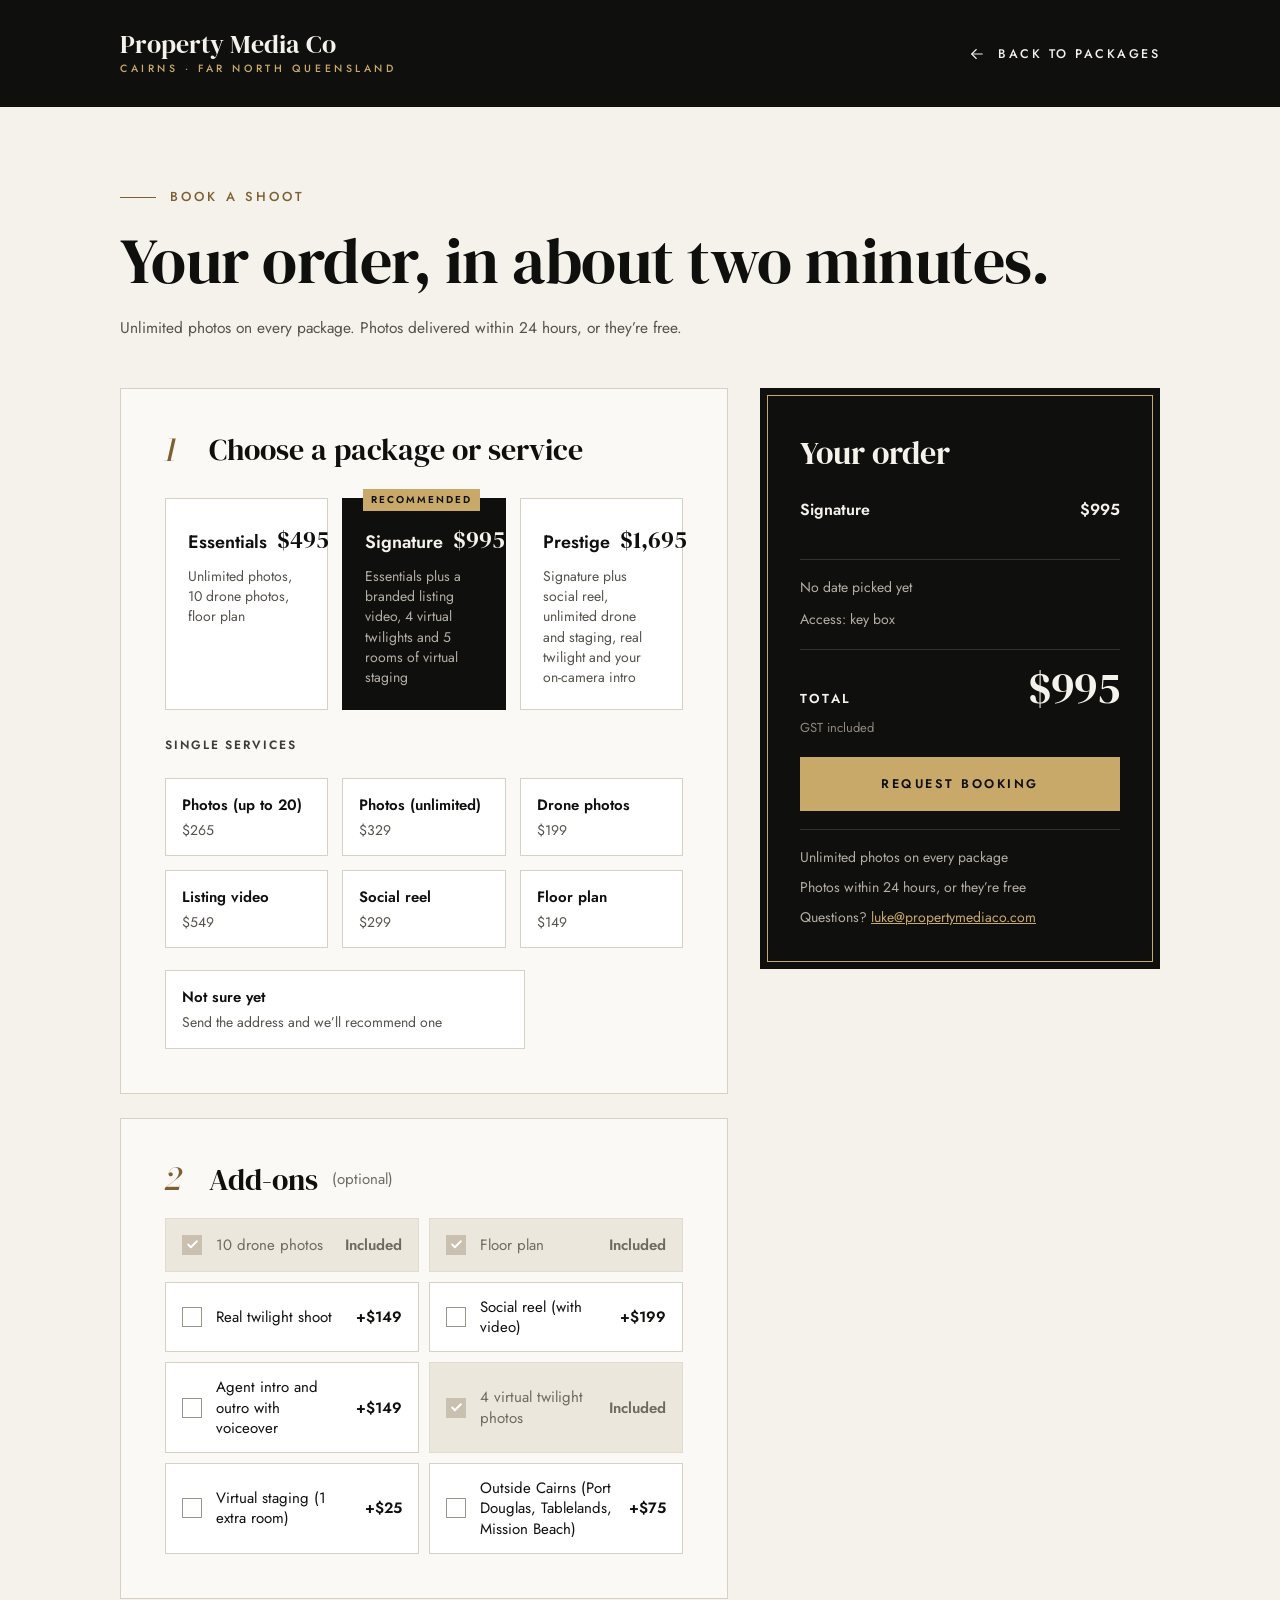
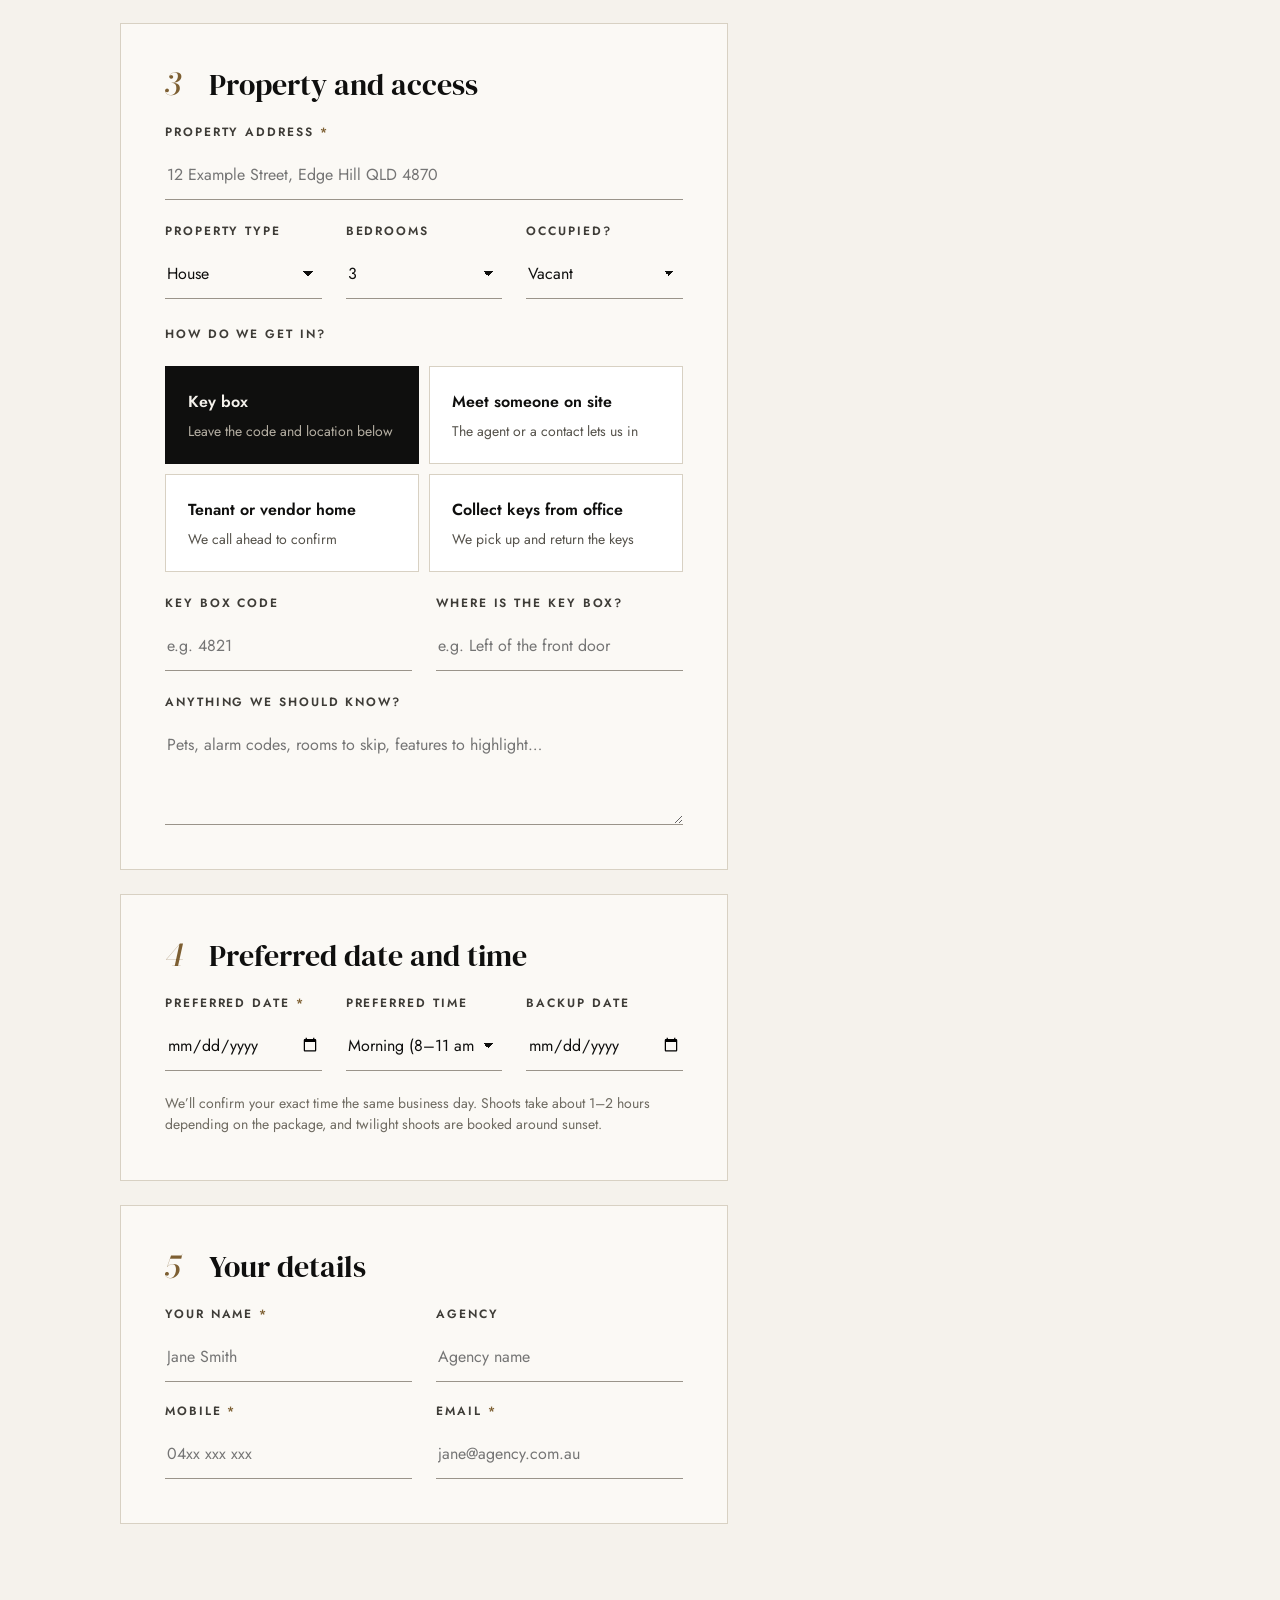
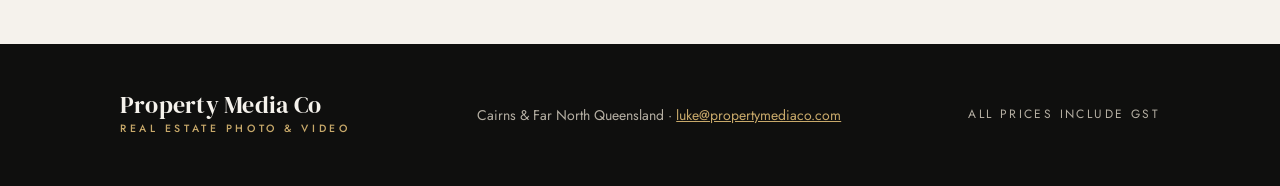
==== commit 621efda9: "Add Google Analytics with click tracking, sitemap and robots.txt - GA4 (G-0E709NHM2E) on both pages " ====
--- a/book.html
+++ b/book.html
@@ -13,6 +13,15 @@
 <link href="https://fonts.googleapis.com/css2?family=DM+Serif+Display:ital@0;1&amp;family=Bodoni+Moda:ital,opsz,wght@1,6..96,500&amp;family=Jost:wght@400;500;600&amp;display=swap" rel="stylesheet">
 <link rel="stylesheet" href="assets/css/styles.css">
 <link rel="stylesheet" href="assets/css/book.css">
+<!-- Google Analytics -->
+<script async src="https://www.googletagmanager.com/gtag/js?id=G-0E709NHM2E"></script>
+<script>
+  window.dataLayer = window.dataLayer || [];
+  function gtag(){dataLayer.push(arguments);}
+  gtag('js', new Date());
+  gtag('config', 'G-0E709NHM2E');
+</script>
+<script src="assets/js/analytics.js" defer></script>
 </head>
 <body>
 <a class="skip-link" href="#order">Skip to the form</a>
--- a/assets/css/styles.css
+++ b/assets/css/styles.css
@@ -62,20 +62,21 @@
 
 .eyebrow {
   display: flex; align-items: center; gap: 14px;
-  font-size: 12px; font-weight: 500; letter-spacing: .28em; text-transform: uppercase;
+  font-size: 13px; font-weight: 500; letter-spacing: .24em; text-transform: uppercase;
   color: var(--bronze);
 }
 .eyebrow::before { content: ""; width: 36px; height: 1px; background: currentColor; flex-shrink: 0; }
 .on-dark .eyebrow { color: var(--gold); }
 .center .eyebrow { justify-content: center; }
 
-.label { font-size: 12px; font-weight: 500; letter-spacing: .28em; text-transform: uppercase; color: var(--bronze); }
+.label { font-size: 12.5px; font-weight: 500; letter-spacing: .24em; text-transform: uppercase; color: var(--bronze); }
 .on-dark .label { color: var(--gold); }
 
 .num { font-family: var(--accent); font-weight: 500; font-style: italic; color: var(--bronze); line-height: 1; }
 .on-dark .num { color: var(--gold); }
 
 .hide-sm { display: inline; }
+.show-sm { display: none; }
 
 /* ---------- Buttons ---------- */
 .btn, .btn-ghost, .btn-gold, .btn-line {
@@ -160,20 +161,32 @@
 .nav-open .menu-toggle .bars::before { top: 5px; transform: rotate(45deg); }
 .nav-open .menu-toggle .bars::after { top: 5px; transform: rotate(-45deg); }
 
+/* ---------- Sticky header (after the hero) + mobile book button ---------- */
+.sticky-bar { position: fixed; top: 0; left: 0; right: 0; z-index: 40; display: flex; align-items: center; justify-content: space-between; gap: 24px; padding-top: 12px; padding-bottom: 12px; background: rgba(15,15,14,.96); color: var(--bone); border-bottom: 1px solid var(--line-dark); transform: translateY(-100%); transition: transform .3s ease; }
+.sticky-bar.show { transform: translateY(0); }
+.sticky-bar .brand-name { font-size: 22px; }
+.sticky-links { display: flex; align-items: center; gap: 32px; }
+.sticky-links a:not(.btn-gold) { color: var(--bone); text-decoration: none; font-size: 12px; font-weight: 500; letter-spacing: .2em; text-transform: uppercase; }
+.sticky-links a:not(.btn-gold):hover { color: var(--gold); }
+.sticky-links .btn-gold { min-height: 44px; padding: 0 22px; }
+.book-fab { display: none; }
+
 /* ---------- 1. Hero ---------- */
 .hero { position: relative; height: 100vh; height: 100svh; min-height: 620px; max-height: 1080px; color: var(--bone); display: flex; flex-direction: column; overflow: hidden; }
 .hero-bg, .cta-bg { position: absolute; inset: 0; width: 100%; height: 100%; object-fit: cover; }
 .hero-shade { position: absolute; inset: 0; background: rgba(12,12,11,.52); }
-.hero-body { position: relative; flex-grow: 1; display: flex; flex-direction: column; justify-content: flex-end; gap: 26px; padding-bottom: 64px; }
-.hero-body .h1 { max-width: 980px; }
-.hero-foot { display: flex; justify-content: space-between; align-items: flex-end; gap: 56px; }
-.hero-foot .lead { color: var(--soft-light); max-width: 560px; }
+.hero-body { position: relative; flex-grow: 1; display: flex; flex-direction: column; justify-content: center; gap: 28px; padding-top: 48px; padding-bottom: 56px; }
+.hero-body .h1 { max-width: 1120px; font-size: clamp(42px, 6.6vw, 112px); }
+.hero .eyebrow { color: #E2C98F; }
+.hero-body.center .lead { margin-left: auto; margin-right: auto; }
+.hero-foot { display: flex; flex-direction: column; align-items: center; gap: 34px; }
+.hero-foot .lead { color: var(--soft-light); max-width: 620px; font-size: clamp(16.5px, 1.4vw, 22px); }
 .hero-foot .btn-row { flex-shrink: 0; }
 .strip { position: relative; display: grid; grid-template-columns: repeat(4, minmax(0, 1fr)); border-top: 1px solid rgba(245,242,236,.22); background: rgba(12,12,11,.4); }
-.strip > div { padding: 22px 28px; border-left: 1px solid rgba(245,242,236,.22); font-size: 12.5px; font-weight: 500; letter-spacing: .18em; text-transform: uppercase; display: flex; align-items: center; }
-.strip > div:first-child { padding-left: var(--pad); border-left: 0; }
-.strip > div:last-child { padding-right: var(--pad); flex-direction: column; align-items: flex-start; gap: 2px; letter-spacing: normal; text-transform: none; }
-.strip .guarantee-label { font-size: 10.5px; letter-spacing: .28em; text-transform: uppercase; color: var(--gold); }
+.strip > div { padding: 22px 20px; border-left: 1px solid rgba(245,242,236,.22); font-size: 13px; font-weight: 500; letter-spacing: .18em; text-transform: uppercase; display: flex; align-items: center; justify-content: center; text-align: center; }
+.strip > div:first-child { border-left: 0; }
+.strip > div:last-child { flex-direction: column; gap: 2px; letter-spacing: normal; text-transform: none; }
+.strip .guarantee-label { font-size: 11px; letter-spacing: .28em; text-transform: uppercase; color: var(--gold); }
 .strip .guarantee-text { font-family: var(--serif); font-size: 18px; font-style: italic; line-height: 1.25; }
 
 /* ---------- 2. Problem ---------- */
@@ -190,7 +203,7 @@
 .promise.wide { grid-column: span 2; }
 
 /* ---------- 4. Packages ---------- */
-.packages-sec { display: flex; flex-direction: column; gap: 34px; padding-top: 56px; padding-bottom: 64px; }
+.packages-sec { display: flex; flex-direction: column; gap: 32px; padding-top: 48px; padding-bottom: 60px; }
 .packages { display: grid; grid-template-columns: repeat(3, minmax(0, 1fr)); border: 1px solid var(--line); }
 .pkg { background: var(--paper); padding: 32px 34px; display: flex; flex-direction: column; gap: 18px; }
 .pkg-featured { background: var(--ink); color: var(--bone); outline: 1px solid var(--gold); outline-offset: -1px; position: relative; margin: -16px 0; padding-top: 46px; padding-bottom: 46px; box-shadow: 0 40px 80px -40px rgba(15,15,14,.6); }
@@ -258,9 +271,11 @@
 
 /* ---------- 8. Portfolio ---------- */
 .work { display: flex; flex-direction: column; gap: 36px; }
-.gallery { display: grid; grid-template-columns: repeat(3, minmax(0, 1fr)); grid-auto-rows: clamp(140px, 19vh, 230px); gap: 12px; }
-.gallery img { width: 100%; height: 100%; object-fit: cover; }
-.gallery .feature { grid-column: span 2; grid-row: span 2; }
+.work > * { width: 100%; max-width: min(100%, calc((100vh - 450px) * 2)); margin-left: auto; margin-right: auto; }
+.gallery { display: grid; grid-template-columns: repeat(3, minmax(0, 1fr)); gap: 12px; }
+.gallery figure { margin: 0; display: flex; flex-direction: column; gap: 8px; }
+.gallery img { width: 100%; height: auto; aspect-ratio: 4 / 3; object-fit: contain; background: var(--stone); }
+.gallery figcaption { font-size: 12px; font-weight: 500; letter-spacing: .16em; text-transform: uppercase; color: var(--muted-2); }
 
 /* ---------- 9. Testimonial ---------- */
 .testimonial { display: grid; grid-template-columns: 380px minmax(0, 1fr); gap: 72px; }
@@ -340,7 +355,6 @@
   .pkg h3 { font-size: 28px; }
   .pkg .cta { min-height: 48px; }
   .menu-lists .row.sm { padding: 7px 0; }
-  .gallery { grid-auto-rows: clamp(118px, 17vh, 200px); }
   .li { font-size: 14.5px; }
   .book-panel { padding: 52px; gap: 52px; }
   .value-card { padding: 30px 32px; }
@@ -352,6 +366,8 @@
    ========================================================= */
 @media (max-width: 1023px) {
   :root { --pad: 40px; --section: 72px; }
+
+  .sticky-links a:not(.btn-gold) { display: none; }
 
   /* Collapsible menu */
   .menu-toggle { display: inline-flex; }
@@ -385,7 +401,8 @@
   .compare { font-size: 15px; }
   .packages-sec { gap: 28px; padding-top: 64px; padding-bottom: 64px; }
 
-  .gallery { grid-auto-rows: 150px; gap: 10px; }
+  .gallery { gap: 10px; }
+  .work > * { max-width: none; }
 
   .book-panel { grid-template-columns: minmax(0, 1fr); padding: 48px 40px; gap: 36px; }
   .final { min-height: 520px; }
@@ -399,6 +416,7 @@
   :root { --pad: 20px; --section: 48px; }
   body { font-size: 15px; }
   .hide-sm { display: none; }
+  .show-sm { display: inline; }
 
   .site-header { padding-top: 18px; padding-bottom: 18px; }
   .brand-name { font-size: 21px; }
@@ -415,9 +433,15 @@
   .btn-row { flex-direction: column; align-items: stretch; gap: 10px; }
   .btn-row > a { width: 100%; }
 
+  /* Sticky: slim top bar hidden, floating Book button instead */
+  .sticky-bar { display: none; }
+  .book-fab { display: flex; position: fixed; left: 16px; right: 16px; bottom: calc(14px + env(safe-area-inset-bottom)); z-index: 40; align-items: center; justify-content: center; min-height: 52px; background: var(--gold); color: var(--ink); font-size: 12.5px; font-weight: 600; letter-spacing: .2em; text-transform: uppercase; text-decoration: none; box-shadow: 0 10px 30px rgba(0,0,0,.35); transform: translateY(160%); transition: transform .3s ease; }
+  .book-fab.show { transform: translateY(0); }
+  .site-footer { padding-bottom: 96px !important; }
+
   /* Hero */
   .hero { min-height: 560px; }
-  .hero-body { padding-bottom: 28px; gap: 18px; }
+  .hero-body { padding-top: 24px; padding-bottom: 28px; gap: 18px; justify-content: flex-end; }
   .hero-foot { gap: 20px; }
   .hero-foot .btn-row, .hero-foot .btn-row a { width: 100%; }
   .hero-foot .btn-row { flex-direction: row; }
@@ -435,10 +459,10 @@
   .cols-3 p { font-size: 14px; line-height: 1.5; }
 
   /* Standard */
-  .standard { gap: 16px; padding-top: 40px; padding-bottom: 40px; }
-  .standard .sec-head p { display: none; }
+  .standard { gap: 14px; padding-top: 32px; padding-bottom: 32px; }
+  .standard .sec-head p { font-size: 13.5px; line-height: 1.5; }
   .promises { grid-template-columns: minmax(0, 1fr); }
-  .promise { grid-template-columns: 30px minmax(0, 1fr); padding: 8px 0; gap: 0 8px; }
+  .promise { grid-template-columns: 30px minmax(0, 1fr); padding: 7px 0; gap: 0 8px; }
   .promise.wide { grid-column: auto; }
   .promise .label { font-size: 10px; letter-spacing: .16em; }
   .promise h3 { font-size: 17.5px; }
@@ -449,13 +473,13 @@
   .packages-sec .sec-head p { display: none; }
   .compare { font-size: 12.5px; }
   .compare col.feat { width: 31%; }
-  .compare th, .compare td { padding: 6px 3px; }
+  .compare th, .compare td { padding: 5px 3px; }
   .compare thead th { padding-top: 10px; padding-bottom: 8px; }
   .compare .c-name { font-size: 15.5px; }
   .compare .c-price { font-size: 20px; }
-  .compare .c-save { font-size: 9.5px; }
+  .compare .c-save { font-size: 10px; }
   .compare th[scope="row"] { line-height: 1.25; }
-  .compare .c-badge { font-size: 7.5px; letter-spacing: .12em; padding: 2px 4px; }
+  .compare .c-badge { font-size: 8.5px; letter-spacing: .1em; padding: 2px 5px; }
   .compare .yes { font-size: 14px; }
   .compare .mini { font-size: 10px; letter-spacing: .08em; }
   .compare-note { font-size: 12px; margin-top: 8px; }
@@ -483,9 +507,9 @@
   /* Portfolio */
   .work { gap: 18px; }
   .work .sec-head-row { flex-direction: row; align-items: flex-end; }
-  .gallery { grid-template-columns: repeat(2, minmax(0, 1fr)); grid-auto-rows: 118px; gap: 8px; }
-  .gallery .feature { grid-column: span 2; grid-row: span 2; }
-  .gallery img:nth-child(6) { display: none; }
+  .gallery { grid-template-columns: repeat(2, minmax(0, 1fr)); gap: 10px 8px; }
+  .gallery figure { gap: 4px; }
+  .gallery figcaption { font-size: 10px; letter-spacing: .12em; }
 
   /* Testimonial */
   .testimonial { gap: 14px; }
@@ -547,7 +571,7 @@
   .menu-sec { gap: 28px; }
   .menu-lists .row.sm { padding: 6px 0; }
   .work { gap: 26px; }
-  .gallery { grid-auto-rows: clamp(112px, 16.5vh, 200px); }
+  .work > * { max-width: min(100%, calc((100vh - 340px) * 2)); }
   .cols-3 > * { padding-top: 28px; }
   .problem, .how { gap: 40px; }
 }
@@ -556,3 +580,6 @@
   html { scroll-behavior: auto; }
   * { transition: none !important; }
 }
+
+section[id] { scroll-margin-top: 68px; }
+@media (max-width: 767px) { section[id] { scroll-margin-top: 0; } }
--- a/assets/css/book.css
+++ b/assets/css/book.css
@@ -92,7 +92,7 @@
 /* "Most popular" tag on Signature */
 #packages { padding-top: 10px; }
 .opts-2#addons, .opts-3.singles { padding-top: 0; }
-.opt.popular::before { content: "Most popular"; position: absolute; top: -10px; left: 20px; background: var(--gold); color: var(--ink); font-size: 10px; font-weight: 600; letter-spacing: .2em; text-transform: uppercase; padding: 3px 8px; }
+.opt.popular::before { content: "Recommended"; position: absolute; top: -10px; left: 20px; background: var(--gold); color: var(--ink); font-size: 10px; font-weight: 600; letter-spacing: .2em; text-transform: uppercase; padding: 3px 8px; }
 .opts-3 { align-items: stretch; }
 
 /* Sticky total + submit on tablet and mobile */
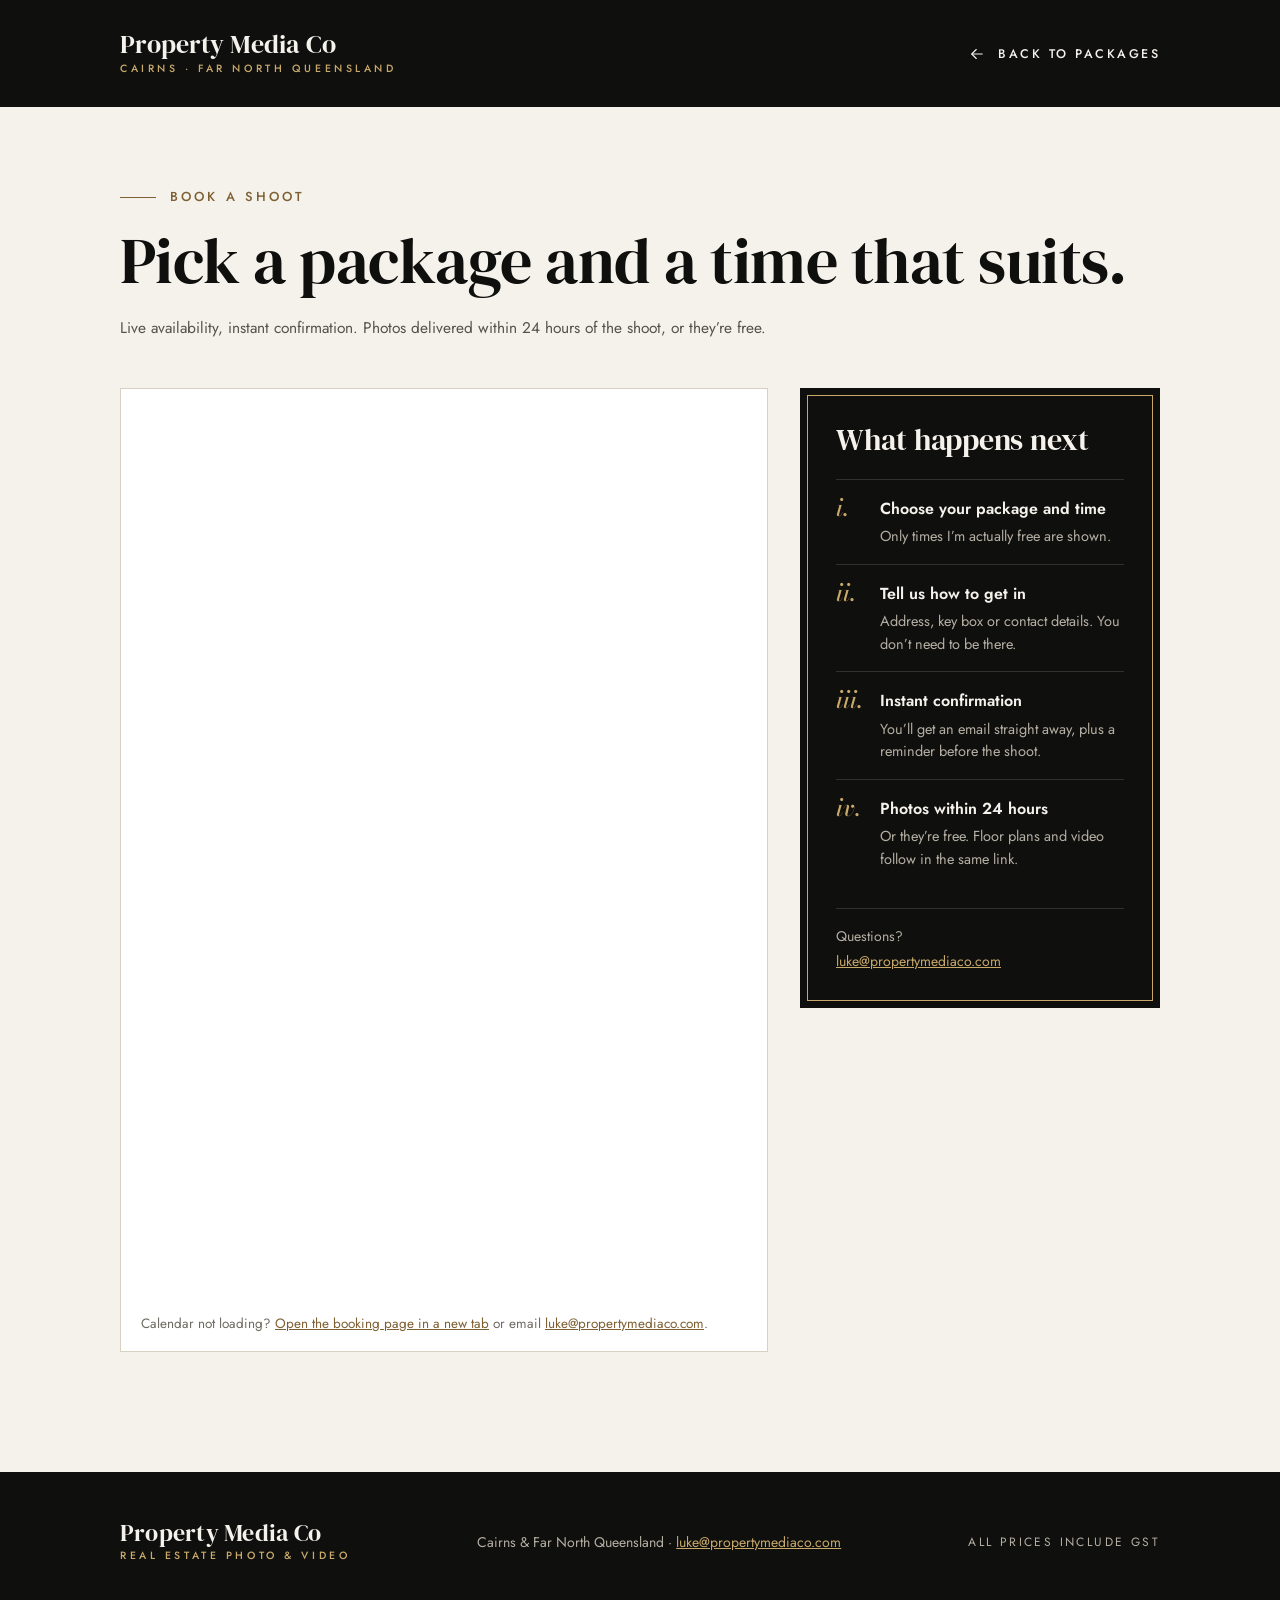
==== commit f34b2916: "Connect Acuity Scheduling to the booking page - Booking page now embeds Acuity (owner 40512109) with" ====
--- a/book.html
+++ b/book.html
@@ -4,10 +4,11 @@
 <meta charset="utf-8">
 <meta name="viewport" content="width=device-width, initial-scale=1">
 <title>Book a shoot | Property Media Co</title>
-<meta name="description" content="Book real estate photography in Cairns and Far North Queensland in about two minutes. Photos delivered within 24 hours, or they’re free.">
+<meta name="description" content="Book real estate photography in Cairns and Far North Queensland. Pick a package and a time that suits, and get instant confirmation. Photos delivered within 24 hours, or they’re free.">
 <link rel="canonical" href="https://propertymediaco.com/book.html">
 <meta name="theme-color" content="#0F0F0E">
 <link rel="icon" href="favicon.svg" type="image/svg+xml">
+<link rel="preconnect" href="https://app.acuityscheduling.com">
 <link rel="preconnect" href="https://fonts.googleapis.com">
 <link rel="preconnect" href="https://fonts.gstatic.com" crossorigin>
 <link href="https://fonts.googleapis.com/css2?family=DM+Serif+Display:ital@0;1&amp;family=Bodoni+Moda:ital,opsz,wght@1,6..96,500&amp;family=Jost:wght@400;500;600&amp;display=swap" rel="stylesheet">
@@ -24,7 +25,7 @@
 <script src="assets/js/analytics.js" defer></script>
 </head>
 <body>
-<a class="skip-link" href="#order">Skip to the form</a>
+<a class="skip-link" href="#scheduler">Skip to booking</a>
 
 <header class="book-header wrap">
   <a class="brand" href="index.html" aria-label="Property Media Co, home">
@@ -40,135 +41,32 @@
 <main>
 <div class="book-intro wrap">
   <div class="eyebrow">Book a shoot</div>
-  <h1 class="display">Your order, in about two minutes.</h1>
-  <p class="body-lg muted">Unlimited photos on every package. Photos delivered within 24 hours, or they’re free.</p>
+  <h1 class="display">Pick a package and a time that suits.</h1>
+  <p class="body-lg muted">Live availability, instant confirmation. Photos delivered within 24 hours of the shoot, or they’re free.</p>
 </div>
 
-<div id="done" class="wrap" hidden>
-  <div class="done" role="status" tabindex="-1">
-    <span class="tick"><svg width="28" height="28" viewBox="0 0 24 24" fill="none" stroke="currentColor" stroke-width="1.75" stroke-linecap="round" stroke-linejoin="round" aria-hidden="true"><path d="M20 6 9 17l-5-5"></path></svg></span>
-    <h2>Request received.</h2>
-    <p id="done-line"></p>
-    <p>Luke will confirm your shoot time the same business day. Once you’re shot, your photos land within 24 hours.</p>
-    <div class="btn-row" style="margin-top: 8px"><a class="btn-gold" href="book.html">Book another listing</a></div>
-  </div>
-</div>
+<div class="acuity-layout wrap">
+  <section class="acuity-card" id="scheduler" aria-label="Booking calendar">
+    <p class="acuity-picked" id="picked" hidden></p>
+    <div id="acuity-slot">
+      <noscript><p>Booking needs JavaScript. <a href="https://app.acuityscheduling.com/schedule.php?owner=40512109">Open the booking page</a> instead.</p></noscript>
+    </div>
+    <p class="acuity-fallback">Calendar not loading? <a id="acuity-direct" href="https://app.acuityscheduling.com/schedule.php?owner=40512109" target="_blank" rel="noopener">Open the booking page in a new tab</a> or email <a href="mailto:luke@propertymediaco.com">luke@propertymediaco.com</a>.</p>
+  </section>
 
-<form id="order" class="book-layout wrap" action="https://formspree.io/f/YOUR_FORM_ID" method="POST" novalidate>
-  <div class="book-steps-col">
-
-    <!-- 1. PACKAGE -->
-    <fieldset class="card">
-      <legend class="card-head"><span class="step" aria-hidden="true">1</span>Choose a package or service</legend>
-      <div class="opts-3" id="packages"></div>
-      <div class="sub-label">Single services</div>
-      <div class="opts-3 singles" id="singles"></div>
-      <label class="opt sm" style="max-width: 360px">
-        <input type="radio" name="package" value="unsure">
-        <span class="opt-name">Not sure yet</span>
-        <span class="opt-price-sm">Send the address and we’ll recommend one</span>
-      </label>
-    </fieldset>
-
-    <!-- 2. ADD-ONS -->
-    <fieldset class="card">
-      <legend class="card-head"><span class="step" aria-hidden="true">2</span>Add-ons <span class="opt-note">(optional)</span></legend>
-      <div class="opts-2" id="addons"></div>
-    </fieldset>
-
-    <!-- 3. PROPERTY + ACCESS -->
-    <fieldset class="card">
-      <legend class="card-head"><span class="step" aria-hidden="true">3</span>Property and access</legend>
-      <label class="field"><span>Property address <span class="req" aria-hidden="true">*</span></span><input type="text" name="address" autocomplete="street-address" placeholder="12 Example Street, Edge Hill QLD 4870" required></label>
-      <div class="fields-3">
-        <label class="field">Property type<select name="property_type"><option>House</option><option>Unit or apartment</option><option>Townhouse</option><option>Acreage or rural</option><option>Vacant land</option><option>Commercial</option></select></label>
-        <label class="field">Bedrooms<select name="bedrooms"><option>1</option><option>2</option><option selected>3</option><option>4</option><option>5+</option></select></label>
-        <label class="field">Occupied?<select name="occupancy"><option>Vacant</option><option>Owner occupied</option><option>Tenanted</option></select></label>
-      </div>
-      <div class="sub-label">How do we get in?</div>
-      <div class="opts-2">
-        <label class="opt"><input type="radio" name="access" value="Key box" checked><span class="opt-name" style="font-size: 16px">Key box</span><span class="opt-desc">Leave the code and location below</span></label>
-        <label class="opt"><input type="radio" name="access" value="Meet someone on site"><span class="opt-name" style="font-size: 16px">Meet someone on site</span><span class="opt-desc">The agent or a contact lets us in</span></label>
-        <label class="opt"><input type="radio" name="access" value="Tenant or vendor home"><span class="opt-name" style="font-size: 16px">Tenant or vendor home</span><span class="opt-desc">We call ahead to confirm</span></label>
-        <label class="opt"><input type="radio" name="access" value="Collect keys from office"><span class="opt-name" style="font-size: 16px">Collect keys from office</span><span class="opt-desc">We pick up and return the keys</span></label>
-      </div>
-      <div class="fields-2" data-access="Key box">
-        <label class="field">Key box code<input type="text" name="keybox_code" placeholder="e.g. 4821" autocomplete="off"></label>
-        <label class="field">Where is the key box?<input type="text" name="keybox_location" placeholder="e.g. Left of the front door"></label>
-      </div>
-      <div class="fields-2" data-access="Meet someone on site" hidden>
-        <label class="field">Who’s meeting us?<input type="text" name="onsite_contact" placeholder="Name"></label>
-        <label class="field">Their mobile<input type="tel" name="onsite_mobile" placeholder="04xx xxx xxx"></label>
-      </div>
-      <div class="fields-2" data-access="Tenant or vendor home" hidden>
-        <label class="field">Tenant or vendor name<input type="text" name="occupant_name" placeholder="Name"></label>
-        <label class="field">Their mobile<input type="tel" name="occupant_mobile" placeholder="04xx xxx xxx"></label>
-      </div>
-      <div data-access="Collect keys from office" hidden>
-        <label class="field">Office address and who to ask for<input type="text" name="office_details" placeholder="e.g. Reception, 100 Sheridan St, Cairns. Ask for Sam"></label>
-      </div>
-      <label class="field">Anything we should know?<textarea name="notes" rows="3" placeholder="Pets, alarm codes, rooms to skip, features to highlight…"></textarea></label>
-    </fieldset>
-
-    <!-- 4. DATE + TIME -->
-    <fieldset class="card">
-      <legend class="card-head"><span class="step" aria-hidden="true">4</span>Preferred date and time</legend>
-      <div class="fields-3">
-        <label class="field"><span>Preferred date <span class="req" aria-hidden="true">*</span></span><input type="date" name="preferred_date" id="date" required></label>
-        <label class="field">Preferred time<select name="preferred_time" id="time">
-          <option>Morning (8–11 am)</option>
-          <option>Midday (11 am–2 pm)</option>
-          <option>Afternoon (2–5 pm)</option>
-          <option value="Twilight (around sunset)" id="twilight-opt" hidden disabled>Twilight (around sunset)</option>
-          <option>Any time that day</option>
-        </select></label>
-        <label class="field">Backup date<input type="date" name="backup_date" id="backup"></label>
-      </div>
-      <p class="hint">We’ll confirm your exact time the same business day. Shoots take about 1–2 hours depending on the package, and twilight shoots are booked around sunset.</p>
-    </fieldset>
-
-    <!-- 5. DETAILS -->
-    <fieldset class="card">
-      <legend class="card-head"><span class="step" aria-hidden="true">5</span>Your details</legend>
-      <div class="fields-2">
-        <label class="field"><span>Your name <span class="req" aria-hidden="true">*</span></span><input type="text" name="name" autocomplete="name" placeholder="Jane Smith" required></label>
-        <label class="field">Agency<input type="text" name="agency" autocomplete="organization" placeholder="Agency name"></label>
-        <label class="field"><span>Mobile <span class="req" aria-hidden="true">*</span></span><input type="tel" name="mobile" autocomplete="tel" placeholder="04xx xxx xxx" required></label>
-        <label class="field"><span>Email <span class="req" aria-hidden="true">*</span></span><input type="email" name="email" autocomplete="email" placeholder="jane@agency.com.au" required></label>
-      </div>
-    </fieldset>
-  </div>
-
-  <!-- SUMMARY -->
-  <aside class="summary" aria-live="polite">
-    <h2>Your order</h2>
-    <div class="sum-line main"><span id="sum-name">Signature</span><span id="sum-price">$995</span></div>
-    <div id="sum-lines"></div>
-    <div class="sum-meta">
-      <span id="sum-when">No date picked yet</span>
-      <span id="sum-access">Access: key box</span>
-    </div>
-    <div class="sum-total"><span>Total</span><span class="price" id="sum-total">$995</span></div>
-    <span class="sum-gst">GST included</span>
-    <button type="submit" class="btn-gold" id="submit">Request booking</button>
-    <p class="form-error" id="form-error" role="alert" hidden></p>
-    <div class="sum-promises">
-      <span>Unlimited photos on every package</span>
-      <span>Photos within 24 hours, or they’re free</span>
-      <span>Questions? <a href="mailto:luke@propertymediaco.com" style="color: var(--gold)">luke@propertymediaco.com</a></span>
+  <aside class="acuity-aside on-dark">
+    <h2 class="display">What happens next</h2>
+    <ol class="next-steps">
+      <li><span class="num">i.</span><div><b>Choose your package and time</b><p>Only times I’m actually free are shown.</p></div></li>
+      <li><span class="num">ii.</span><div><b>Tell us how to get in</b><p>Address, key box or contact details. You don’t need to be there.</p></div></li>
+      <li><span class="num">iii.</span><div><b>Instant confirmation</b><p>You’ll get an email straight away, plus a reminder before the shoot.</p></div></li>
+      <li><span class="num">iv.</span><div><b>Photos within 24 hours</b><p>Or they’re free. Floor plans and video follow in the same link.</p></div></li>
+    </ol>
+    <div class="aside-foot">
+      <span>Questions?</span>
+      <a href="mailto:luke@propertymediaco.com">luke@propertymediaco.com</a>
     </div>
   </aside>
-
-  <!-- Hidden fields filled in on submit -->
-  <input type="hidden" name="_subject" id="subject" value="New booking request">
-  <input type="hidden" name="order_summary" id="order-summary">
-  <input type="hidden" name="order_total" id="order-total">
-  <input type="text" name="_gotcha" class="hp" tabindex="-1" autocomplete="off" aria-hidden="true">
-</form>
-
-<div class="mobile-bar" id="mobile-bar">
-  <div class="mobile-bar-total"><span id="bar-name">Signature</span><strong id="bar-total">$995</strong></div>
-  <button type="submit" form="order" class="btn-gold">Request booking</button>
 </div>
 </main>
 
--- a/assets/css/book.css
+++ b/assets/css/book.css
@@ -134,3 +134,33 @@
   .done { padding: 40px 24px; }
   .book-layout { padding-bottom: 72px; }
 }
+
+/* ---------- Acuity embed layout ---------- */
+.acuity-layout { display: grid; grid-template-columns: minmax(0, 1fr) 360px; gap: 32px; align-items: start; padding-bottom: 120px; }
+.acuity-card { background: #fff; border: 1px solid var(--line); padding: 12px; min-width: 0; }
+.acuity-frame { display: block; width: 100%; min-height: 760px; border: 0; }
+.acuity-picked { margin: 8px 8px 12px; padding: 12px 16px; background: var(--stone); border-left: 2px solid var(--gold); font-size: 15px; }
+.acuity-fallback { margin: 12px 8px 4px; font-size: 13.5px; color: var(--muted-2); }
+.acuity-aside { position: sticky; top: 24px; background: var(--ink); color: var(--bone); padding: 36px; outline: 1px solid var(--gold); outline-offset: -8px; display: flex; flex-direction: column; gap: 22px; }
+.acuity-aside h2 { font-size: 30px; }
+.next-steps { list-style: none; margin: 0; padding: 0; display: flex; flex-direction: column; }
+.next-steps li { display: grid; grid-template-columns: 34px minmax(0, 1fr); gap: 10px; padding: 16px 0; border-top: 1px solid var(--line-dark); }
+.next-steps .num { font-size: 24px; }
+.next-steps b { font-size: 16px; font-weight: 600; }
+.next-steps p { margin: 4px 0 0; font-size: 14.5px; line-height: 1.55; color: var(--muted-dark); }
+.aside-foot { display: flex; flex-direction: column; gap: 2px; border-top: 1px solid var(--line-dark); padding-top: 16px; font-size: 14px; color: var(--muted-dark); }
+.aside-foot a { color: var(--gold); }
+@media (max-width: 1023px) {
+  .acuity-layout { grid-template-columns: minmax(0, 1fr); }
+  .acuity-aside { position: static; order: -1; padding: 28px; }
+  .next-steps { display: grid; grid-template-columns: repeat(2, minmax(0, 1fr)); column-gap: 24px; }
+}
+@media (max-width: 767px) {
+  .acuity-layout { padding-bottom: 64px; gap: 20px; }
+  .acuity-card { padding: 4px; margin-left: calc(var(--pad) * -1); margin-right: calc(var(--pad) * -1); border-left: 0; border-right: 0; }
+  .acuity-aside { padding: 22px 20px; gap: 14px; }
+  .acuity-aside h2 { font-size: 24px; }
+  .next-steps { grid-template-columns: minmax(0, 1fr); }
+  .next-steps li { padding: 10px 0; }
+  .next-steps p { display: none; }
+}
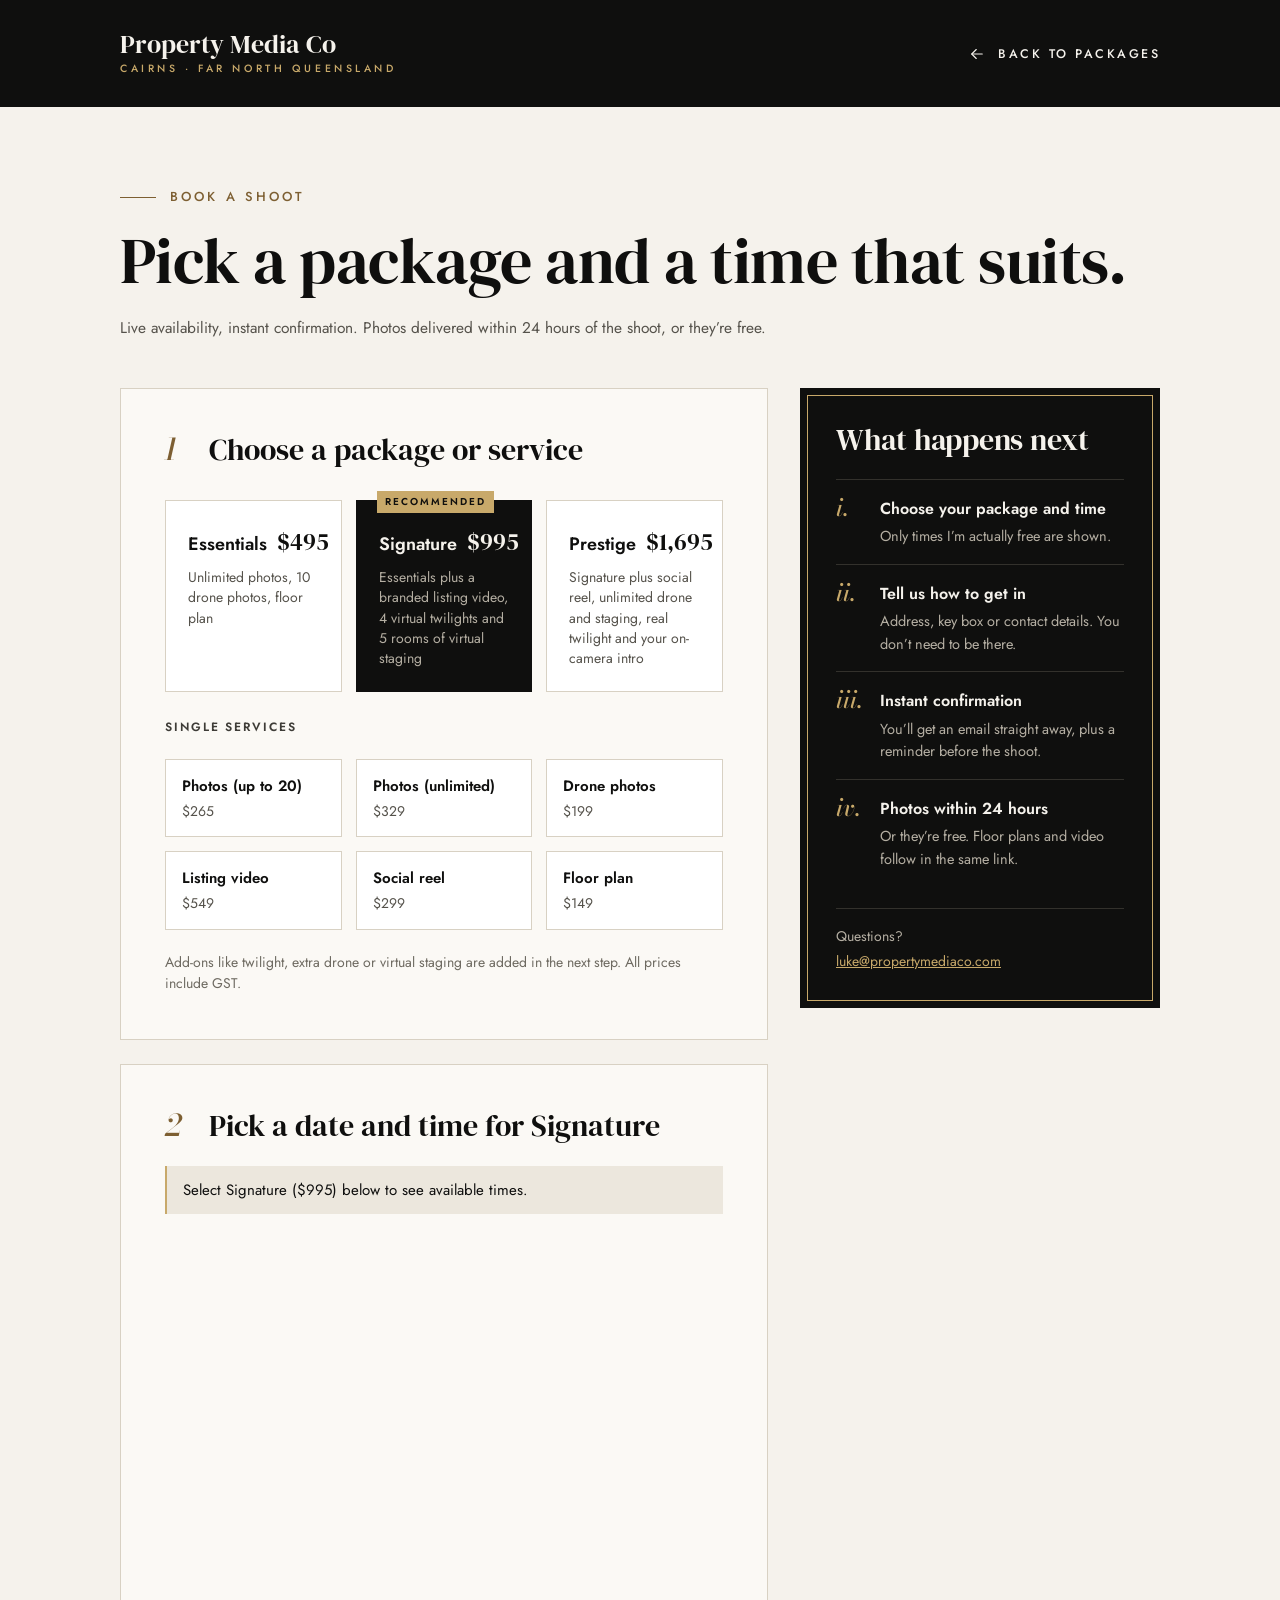
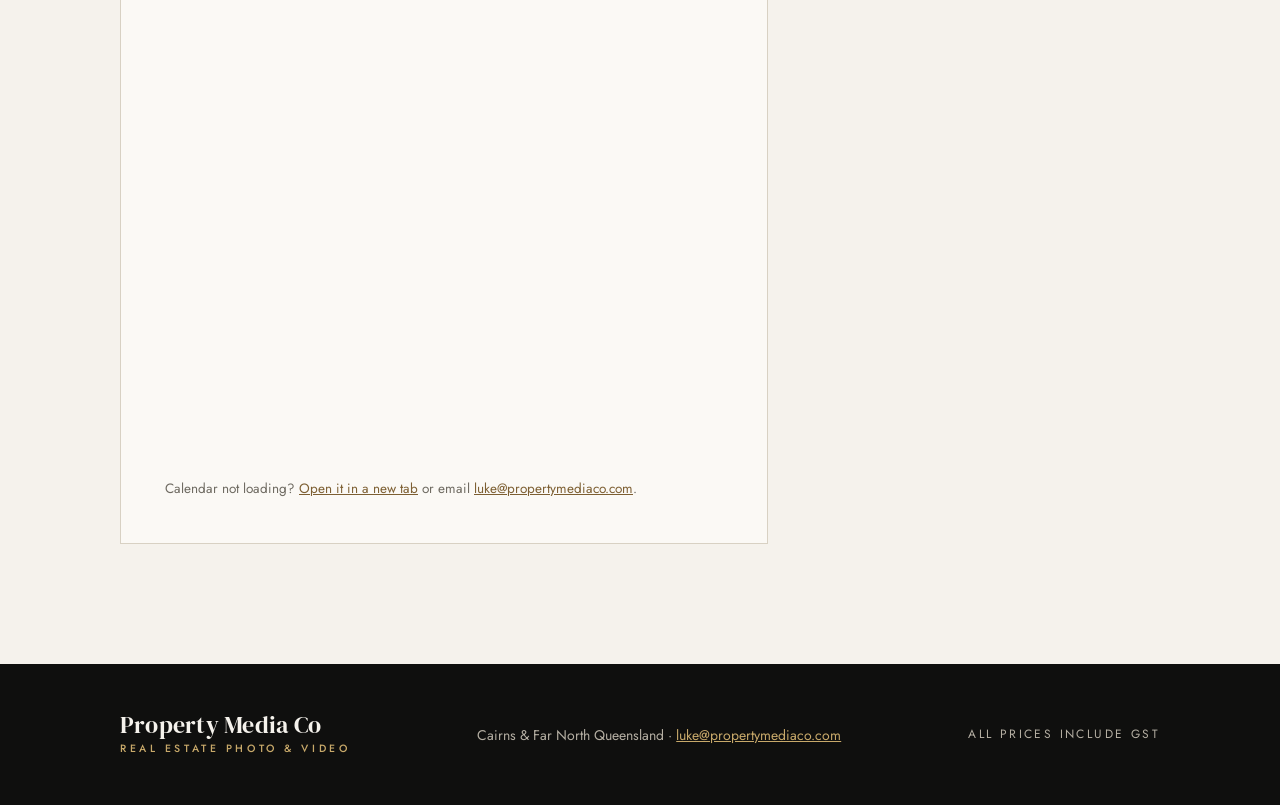
==== commit 70112251: "Booking page: styled package picker with prices before the Acuity calendar Step 1 is our own picker " ====
--- a/book.html
+++ b/book.html
@@ -46,13 +46,24 @@
 </div>
 
 <div class="acuity-layout wrap">
-  <section class="acuity-card" id="scheduler" aria-label="Booking calendar">
-    <p class="acuity-picked" id="picked" hidden></p>
-    <div id="acuity-slot">
-      <noscript><p>Booking needs JavaScript. <a href="https://app.acuityscheduling.com/schedule.php?owner=40512109">Open the booking page</a> instead.</p></noscript>
-    </div>
-    <p class="acuity-fallback">Calendar not loading? <a id="acuity-direct" href="https://app.acuityscheduling.com/schedule.php?owner=40512109" target="_blank" rel="noopener">Open the booking page in a new tab</a> or email <a href="mailto:luke@propertymediaco.com">luke@propertymediaco.com</a>.</p>
-  </section>
+  <div class="book-flow">
+    <section class="card" aria-labelledby="step1">
+      <h2 class="card-head" id="step1"><span class="step" aria-hidden="true">1</span>Choose a package or service</h2>
+      <div class="opts-3" id="packages" role="radiogroup" aria-label="Packages"></div>
+      <div class="sub-label">Single services</div>
+      <div class="opts-3 singles" id="singles" role="radiogroup" aria-label="Single services"></div>
+      <p class="hint">Add-ons like twilight, extra drone or virtual staging are added in the next step. All prices include GST.</p>
+    </section>
+
+    <section class="card acuity-card" id="scheduler" aria-labelledby="step2">
+      <h2 class="card-head" id="step2"><span class="step" aria-hidden="true">2</span><span id="step2-title">Pick a date and time</span></h2>
+      <p class="acuity-picked" id="picked" hidden></p>
+      <div id="acuity-slot">
+        <noscript><p>Booking needs JavaScript. <a href="https://app.acuityscheduling.com/schedule.php?owner=40512109">Open the booking page</a> instead.</p></noscript>
+      </div>
+      <p class="acuity-fallback">Calendar not loading? <a id="acuity-direct" href="https://app.acuityscheduling.com/schedule.php?owner=40512109" target="_blank" rel="noopener">Open it in a new tab</a> or email <a href="mailto:luke@propertymediaco.com">luke@propertymediaco.com</a>.</p>
+    </section>
+  </div>
 
   <aside class="acuity-aside on-dark">
     <h2 class="display">What happens next</h2>
--- a/assets/css/book.css
+++ b/assets/css/book.css
@@ -137,10 +137,13 @@
 
 /* ---------- Acuity embed layout ---------- */
 .acuity-layout { display: grid; grid-template-columns: minmax(0, 1fr) 360px; gap: 32px; align-items: start; padding-bottom: 120px; }
-.acuity-card { background: #fff; border: 1px solid var(--line); padding: 12px; min-width: 0; }
+.book-flow { display: flex; flex-direction: column; gap: 24px; min-width: 0; }
+.acuity-card { min-width: 0; }
+h2.card-head { margin: 0; display: flex; align-items: baseline; gap: 14px; font-family: var(--serif); font-weight: 400; font-size: 30px; line-height: 1.15; }
+h2.card-head .step { font-size: 30px; }
 .acuity-frame { display: block; width: 100%; min-height: 760px; border: 0; }
-.acuity-picked { margin: 8px 8px 12px; padding: 12px 16px; background: var(--stone); border-left: 2px solid var(--gold); font-size: 15px; }
-.acuity-fallback { margin: 12px 8px 4px; font-size: 13.5px; color: var(--muted-2); }
+.acuity-picked { margin: 0; padding: 12px 16px; background: var(--stone); border-left: 2px solid var(--gold); font-size: 15px; }
+.acuity-fallback { margin: 0; font-size: 13.5px; color: var(--muted-2); }
 .acuity-aside { position: sticky; top: 24px; background: var(--ink); color: var(--bone); padding: 36px; outline: 1px solid var(--gold); outline-offset: -8px; display: flex; flex-direction: column; gap: 22px; }
 .acuity-aside h2 { font-size: 30px; }
 .next-steps { list-style: none; margin: 0; padding: 0; display: flex; flex-direction: column; }
@@ -152,12 +155,14 @@
 .aside-foot a { color: var(--gold); }
 @media (max-width: 1023px) {
   .acuity-layout { grid-template-columns: minmax(0, 1fr); }
-  .acuity-aside { position: static; order: -1; padding: 28px; }
+  .acuity-aside { position: static; order: 2; padding: 28px; }
   .next-steps { display: grid; grid-template-columns: repeat(2, minmax(0, 1fr)); column-gap: 24px; }
 }
 @media (max-width: 767px) {
   .acuity-layout { padding-bottom: 64px; gap: 20px; }
-  .acuity-card { padding: 4px; margin-left: calc(var(--pad) * -1); margin-right: calc(var(--pad) * -1); border-left: 0; border-right: 0; }
+  .acuity-card { padding: 20px 8px; }
+  .acuity-card .card-head, .acuity-card .acuity-picked, .acuity-card .acuity-fallback { margin-left: 12px; margin-right: 12px; }
+  h2.card-head { font-size: 24px; }
   .acuity-aside { padding: 22px 20px; gap: 14px; }
   .acuity-aside h2 { font-size: 24px; }
   .next-steps { grid-template-columns: minmax(0, 1fr); }
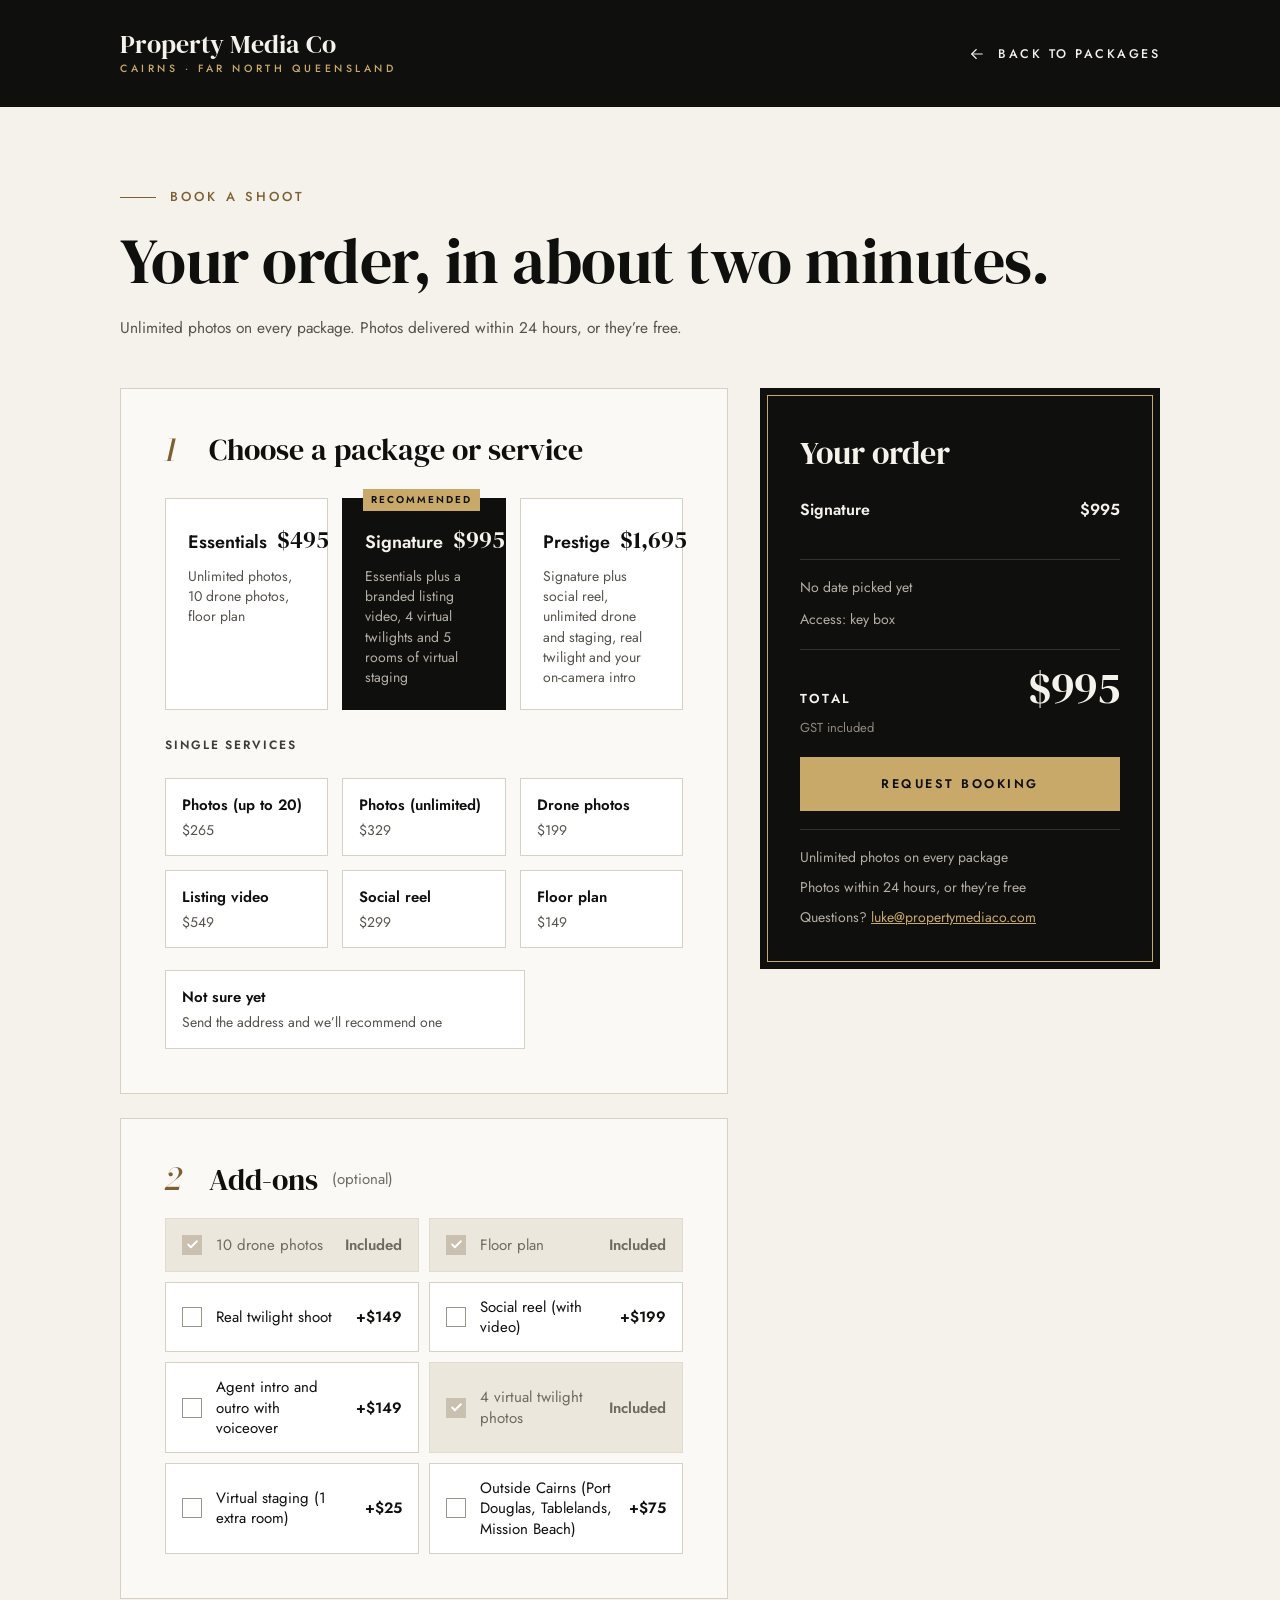
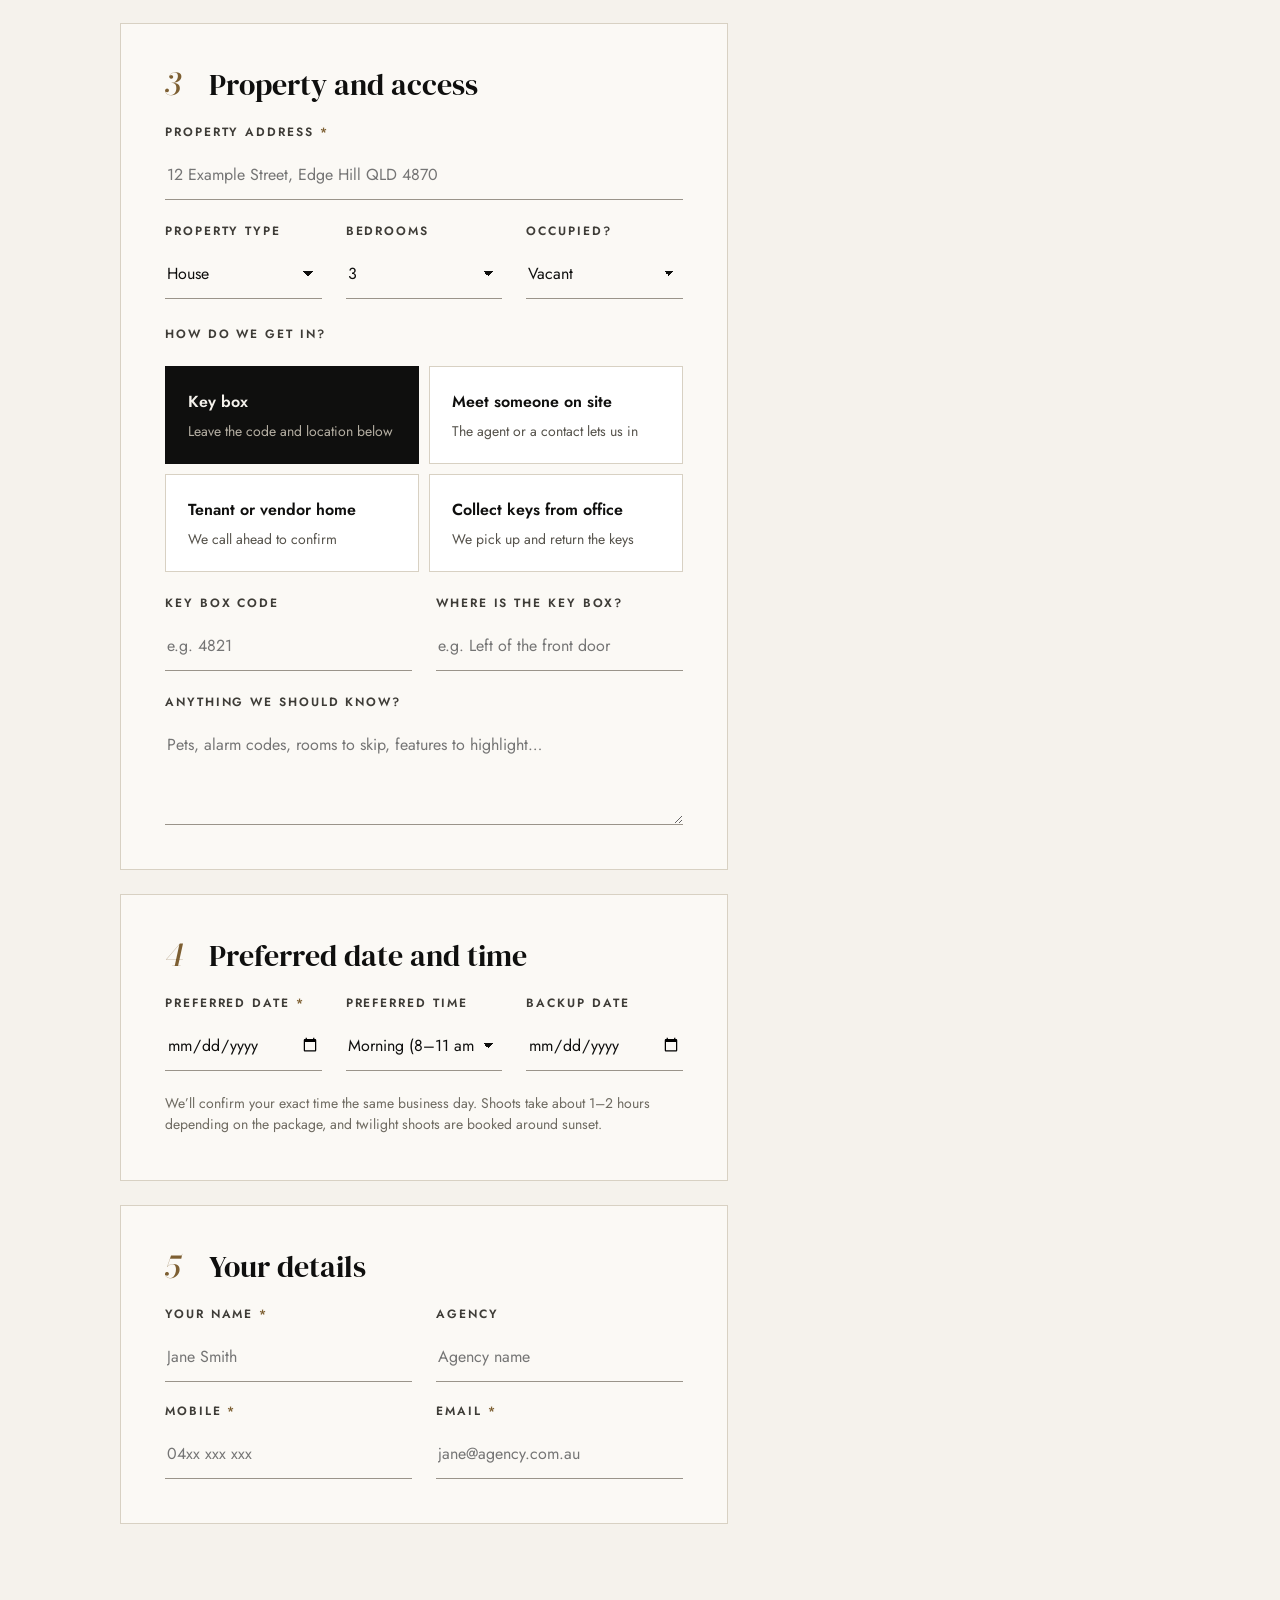
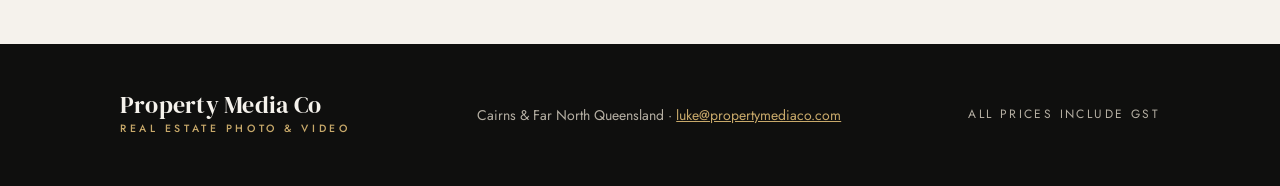
==== commit ef5004e5: "Revert booking page to the built-in booking form until Acuity is fully set up Co-Authored-By: Claude" ====
--- a/book.html
+++ b/book.html
@@ -4,11 +4,10 @@
 <meta charset="utf-8">
 <meta name="viewport" content="width=device-width, initial-scale=1">
 <title>Book a shoot | Property Media Co</title>
-<meta name="description" content="Book real estate photography in Cairns and Far North Queensland. Pick a package and a time that suits, and get instant confirmation. Photos delivered within 24 hours, or they’re free.">
+<meta name="description" content="Book real estate photography in Cairns and Far North Queensland in about two minutes. Photos delivered within 24 hours, or they’re free.">
 <link rel="canonical" href="https://propertymediaco.com/book.html">
 <meta name="theme-color" content="#0F0F0E">
 <link rel="icon" href="favicon.svg" type="image/svg+xml">
-<link rel="preconnect" href="https://app.acuityscheduling.com">
 <link rel="preconnect" href="https://fonts.googleapis.com">
 <link rel="preconnect" href="https://fonts.gstatic.com" crossorigin>
 <link href="https://fonts.googleapis.com/css2?family=DM+Serif+Display:ital@0;1&amp;family=Bodoni+Moda:ital,opsz,wght@1,6..96,500&amp;family=Jost:wght@400;500;600&amp;display=swap" rel="stylesheet">
@@ -25,7 +24,7 @@
 <script src="assets/js/analytics.js" defer></script>
 </head>
 <body>
-<a class="skip-link" href="#scheduler">Skip to booking</a>
+<a class="skip-link" href="#order">Skip to the form</a>
 
 <header class="book-header wrap">
   <a class="brand" href="index.html" aria-label="Property Media Co, home">
@@ -41,43 +40,135 @@
 <main>
 <div class="book-intro wrap">
   <div class="eyebrow">Book a shoot</div>
-  <h1 class="display">Pick a package and a time that suits.</h1>
-  <p class="body-lg muted">Live availability, instant confirmation. Photos delivered within 24 hours of the shoot, or they’re free.</p>
+  <h1 class="display">Your order, in about two minutes.</h1>
+  <p class="body-lg muted">Unlimited photos on every package. Photos delivered within 24 hours, or they’re free.</p>
 </div>
 
-<div class="acuity-layout wrap">
-  <div class="book-flow">
-    <section class="card" aria-labelledby="step1">
-      <h2 class="card-head" id="step1"><span class="step" aria-hidden="true">1</span>Choose a package or service</h2>
-      <div class="opts-3" id="packages" role="radiogroup" aria-label="Packages"></div>
+<div id="done" class="wrap" hidden>
+  <div class="done" role="status" tabindex="-1">
+    <span class="tick"><svg width="28" height="28" viewBox="0 0 24 24" fill="none" stroke="currentColor" stroke-width="1.75" stroke-linecap="round" stroke-linejoin="round" aria-hidden="true"><path d="M20 6 9 17l-5-5"></path></svg></span>
+    <h2>Request received.</h2>
+    <p id="done-line"></p>
+    <p>Luke will confirm your shoot time the same business day. Once you’re shot, your photos land within 24 hours.</p>
+    <div class="btn-row" style="margin-top: 8px"><a class="btn-gold" href="book.html">Book another listing</a></div>
+  </div>
+</div>
+
+<form id="order" class="book-layout wrap" action="https://formspree.io/f/YOUR_FORM_ID" method="POST" novalidate>
+  <div class="book-steps-col">
+
+    <!-- 1. PACKAGE -->
+    <fieldset class="card">
+      <legend class="card-head"><span class="step" aria-hidden="true">1</span>Choose a package or service</legend>
+      <div class="opts-3" id="packages"></div>
       <div class="sub-label">Single services</div>
-      <div class="opts-3 singles" id="singles" role="radiogroup" aria-label="Single services"></div>
-      <p class="hint">Add-ons like twilight, extra drone or virtual staging are added in the next step. All prices include GST.</p>
-    </section>
+      <div class="opts-3 singles" id="singles"></div>
+      <label class="opt sm" style="max-width: 360px">
+        <input type="radio" name="package" value="unsure">
+        <span class="opt-name">Not sure yet</span>
+        <span class="opt-price-sm">Send the address and we’ll recommend one</span>
+      </label>
+    </fieldset>
 
-    <section class="card acuity-card" id="scheduler" aria-labelledby="step2">
-      <h2 class="card-head" id="step2"><span class="step" aria-hidden="true">2</span><span id="step2-title">Pick a date and time</span></h2>
-      <p class="acuity-picked" id="picked" hidden></p>
-      <div id="acuity-slot">
-        <noscript><p>Booking needs JavaScript. <a href="https://app.acuityscheduling.com/schedule.php?owner=40512109">Open the booking page</a> instead.</p></noscript>
+    <!-- 2. ADD-ONS -->
+    <fieldset class="card">
+      <legend class="card-head"><span class="step" aria-hidden="true">2</span>Add-ons <span class="opt-note">(optional)</span></legend>
+      <div class="opts-2" id="addons"></div>
+    </fieldset>
+
+    <!-- 3. PROPERTY + ACCESS -->
+    <fieldset class="card">
+      <legend class="card-head"><span class="step" aria-hidden="true">3</span>Property and access</legend>
+      <label class="field"><span>Property address <span class="req" aria-hidden="true">*</span></span><input type="text" name="address" autocomplete="street-address" placeholder="12 Example Street, Edge Hill QLD 4870" required></label>
+      <div class="fields-3">
+        <label class="field">Property type<select name="property_type"><option>House</option><option>Unit or apartment</option><option>Townhouse</option><option>Acreage or rural</option><option>Vacant land</option><option>Commercial</option></select></label>
+        <label class="field">Bedrooms<select name="bedrooms"><option>1</option><option>2</option><option selected>3</option><option>4</option><option>5+</option></select></label>
+        <label class="field">Occupied?<select name="occupancy"><option>Vacant</option><option>Owner occupied</option><option>Tenanted</option></select></label>
       </div>
-      <p class="acuity-fallback">Calendar not loading? <a id="acuity-direct" href="https://app.acuityscheduling.com/schedule.php?owner=40512109" target="_blank" rel="noopener">Open it in a new tab</a> or email <a href="mailto:luke@propertymediaco.com">luke@propertymediaco.com</a>.</p>
-    </section>
+      <div class="sub-label">How do we get in?</div>
+      <div class="opts-2">
+        <label class="opt"><input type="radio" name="access" value="Key box" checked><span class="opt-name" style="font-size: 16px">Key box</span><span class="opt-desc">Leave the code and location below</span></label>
+        <label class="opt"><input type="radio" name="access" value="Meet someone on site"><span class="opt-name" style="font-size: 16px">Meet someone on site</span><span class="opt-desc">The agent or a contact lets us in</span></label>
+        <label class="opt"><input type="radio" name="access" value="Tenant or vendor home"><span class="opt-name" style="font-size: 16px">Tenant or vendor home</span><span class="opt-desc">We call ahead to confirm</span></label>
+        <label class="opt"><input type="radio" name="access" value="Collect keys from office"><span class="opt-name" style="font-size: 16px">Collect keys from office</span><span class="opt-desc">We pick up and return the keys</span></label>
+      </div>
+      <div class="fields-2" data-access="Key box">
+        <label class="field">Key box code<input type="text" name="keybox_code" placeholder="e.g. 4821" autocomplete="off"></label>
+        <label class="field">Where is the key box?<input type="text" name="keybox_location" placeholder="e.g. Left of the front door"></label>
+      </div>
+      <div class="fields-2" data-access="Meet someone on site" hidden>
+        <label class="field">Who’s meeting us?<input type="text" name="onsite_contact" placeholder="Name"></label>
+        <label class="field">Their mobile<input type="tel" name="onsite_mobile" placeholder="04xx xxx xxx"></label>
+      </div>
+      <div class="fields-2" data-access="Tenant or vendor home" hidden>
+        <label class="field">Tenant or vendor name<input type="text" name="occupant_name" placeholder="Name"></label>
+        <label class="field">Their mobile<input type="tel" name="occupant_mobile" placeholder="04xx xxx xxx"></label>
+      </div>
+      <div data-access="Collect keys from office" hidden>
+        <label class="field">Office address and who to ask for<input type="text" name="office_details" placeholder="e.g. Reception, 100 Sheridan St, Cairns. Ask for Sam"></label>
+      </div>
+      <label class="field">Anything we should know?<textarea name="notes" rows="3" placeholder="Pets, alarm codes, rooms to skip, features to highlight…"></textarea></label>
+    </fieldset>
+
+    <!-- 4. DATE + TIME -->
+    <fieldset class="card">
+      <legend class="card-head"><span class="step" aria-hidden="true">4</span>Preferred date and time</legend>
+      <div class="fields-3">
+        <label class="field"><span>Preferred date <span class="req" aria-hidden="true">*</span></span><input type="date" name="preferred_date" id="date" required></label>
+        <label class="field">Preferred time<select name="preferred_time" id="time">
+          <option>Morning (8–11 am)</option>
+          <option>Midday (11 am–2 pm)</option>
+          <option>Afternoon (2–5 pm)</option>
+          <option value="Twilight (around sunset)" id="twilight-opt" hidden disabled>Twilight (around sunset)</option>
+          <option>Any time that day</option>
+        </select></label>
+        <label class="field">Backup date<input type="date" name="backup_date" id="backup"></label>
+      </div>
+      <p class="hint">We’ll confirm your exact time the same business day. Shoots take about 1–2 hours depending on the package, and twilight shoots are booked around sunset.</p>
+    </fieldset>
+
+    <!-- 5. DETAILS -->
+    <fieldset class="card">
+      <legend class="card-head"><span class="step" aria-hidden="true">5</span>Your details</legend>
+      <div class="fields-2">
+        <label class="field"><span>Your name <span class="req" aria-hidden="true">*</span></span><input type="text" name="name" autocomplete="name" placeholder="Jane Smith" required></label>
+        <label class="field">Agency<input type="text" name="agency" autocomplete="organization" placeholder="Agency name"></label>
+        <label class="field"><span>Mobile <span class="req" aria-hidden="true">*</span></span><input type="tel" name="mobile" autocomplete="tel" placeholder="04xx xxx xxx" required></label>
+        <label class="field"><span>Email <span class="req" aria-hidden="true">*</span></span><input type="email" name="email" autocomplete="email" placeholder="jane@agency.com.au" required></label>
+      </div>
+    </fieldset>
   </div>
 
-  <aside class="acuity-aside on-dark">
-    <h2 class="display">What happens next</h2>
-    <ol class="next-steps">
-      <li><span class="num">i.</span><div><b>Choose your package and time</b><p>Only times I’m actually free are shown.</p></div></li>
-      <li><span class="num">ii.</span><div><b>Tell us how to get in</b><p>Address, key box or contact details. You don’t need to be there.</p></div></li>
-      <li><span class="num">iii.</span><div><b>Instant confirmation</b><p>You’ll get an email straight away, plus a reminder before the shoot.</p></div></li>
-      <li><span class="num">iv.</span><div><b>Photos within 24 hours</b><p>Or they’re free. Floor plans and video follow in the same link.</p></div></li>
-    </ol>
-    <div class="aside-foot">
-      <span>Questions?</span>
-      <a href="mailto:luke@propertymediaco.com">luke@propertymediaco.com</a>
+  <!-- SUMMARY -->
+  <aside class="summary" aria-live="polite">
+    <h2>Your order</h2>
+    <div class="sum-line main"><span id="sum-name">Signature</span><span id="sum-price">$995</span></div>
+    <div id="sum-lines"></div>
+    <div class="sum-meta">
+      <span id="sum-when">No date picked yet</span>
+      <span id="sum-access">Access: key box</span>
+    </div>
+    <div class="sum-total"><span>Total</span><span class="price" id="sum-total">$995</span></div>
+    <span class="sum-gst">GST included</span>
+    <button type="submit" class="btn-gold" id="submit">Request booking</button>
+    <p class="form-error" id="form-error" role="alert" hidden></p>
+    <div class="sum-promises">
+      <span>Unlimited photos on every package</span>
+      <span>Photos within 24 hours, or they’re free</span>
+      <span>Questions? <a href="mailto:luke@propertymediaco.com" style="color: var(--gold)">luke@propertymediaco.com</a></span>
     </div>
   </aside>
+
+  <!-- Hidden fields filled in on submit -->
+  <input type="hidden" name="_subject" id="subject" value="New booking request">
+  <input type="hidden" name="order_summary" id="order-summary">
+  <input type="hidden" name="order_total" id="order-total">
+  <input type="text" name="_gotcha" class="hp" tabindex="-1" autocomplete="off" aria-hidden="true">
+</form>
+
+<div class="mobile-bar" id="mobile-bar">
+  <div class="mobile-bar-total"><span id="bar-name">Signature</span><strong id="bar-total">$995</strong></div>
+  <button type="submit" form="order" class="btn-gold">Request booking</button>
 </div>
 </main>
 
--- a/assets/css/book.css
+++ b/assets/css/book.css
@@ -134,38 +134,3 @@
   .done { padding: 40px 24px; }
   .book-layout { padding-bottom: 72px; }
 }
-
-/* ---------- Acuity embed layout ---------- */
-.acuity-layout { display: grid; grid-template-columns: minmax(0, 1fr) 360px; gap: 32px; align-items: start; padding-bottom: 120px; }
-.book-flow { display: flex; flex-direction: column; gap: 24px; min-width: 0; }
-.acuity-card { min-width: 0; }
-h2.card-head { margin: 0; display: flex; align-items: baseline; gap: 14px; font-family: var(--serif); font-weight: 400; font-size: 30px; line-height: 1.15; }
-h2.card-head .step { font-size: 30px; }
-.acuity-frame { display: block; width: 100%; min-height: 760px; border: 0; }
-.acuity-picked { margin: 0; padding: 12px 16px; background: var(--stone); border-left: 2px solid var(--gold); font-size: 15px; }
-.acuity-fallback { margin: 0; font-size: 13.5px; color: var(--muted-2); }
-.acuity-aside { position: sticky; top: 24px; background: var(--ink); color: var(--bone); padding: 36px; outline: 1px solid var(--gold); outline-offset: -8px; display: flex; flex-direction: column; gap: 22px; }
-.acuity-aside h2 { font-size: 30px; }
-.next-steps { list-style: none; margin: 0; padding: 0; display: flex; flex-direction: column; }
-.next-steps li { display: grid; grid-template-columns: 34px minmax(0, 1fr); gap: 10px; padding: 16px 0; border-top: 1px solid var(--line-dark); }
-.next-steps .num { font-size: 24px; }
-.next-steps b { font-size: 16px; font-weight: 600; }
-.next-steps p { margin: 4px 0 0; font-size: 14.5px; line-height: 1.55; color: var(--muted-dark); }
-.aside-foot { display: flex; flex-direction: column; gap: 2px; border-top: 1px solid var(--line-dark); padding-top: 16px; font-size: 14px; color: var(--muted-dark); }
-.aside-foot a { color: var(--gold); }
-@media (max-width: 1023px) {
-  .acuity-layout { grid-template-columns: minmax(0, 1fr); }
-  .acuity-aside { position: static; order: 2; padding: 28px; }
-  .next-steps { display: grid; grid-template-columns: repeat(2, minmax(0, 1fr)); column-gap: 24px; }
-}
-@media (max-width: 767px) {
-  .acuity-layout { padding-bottom: 64px; gap: 20px; }
-  .acuity-card { padding: 20px 8px; }
-  .acuity-card .card-head, .acuity-card .acuity-picked, .acuity-card .acuity-fallback { margin-left: 12px; margin-right: 12px; }
-  h2.card-head { font-size: 24px; }
-  .acuity-aside { padding: 22px 20px; gap: 14px; }
-  .acuity-aside h2 { font-size: 24px; }
-  .next-steps { grid-template-columns: minmax(0, 1fr); }
-  .next-steps li { padding: 10px 0; }
-  .next-steps p { display: none; }
-}
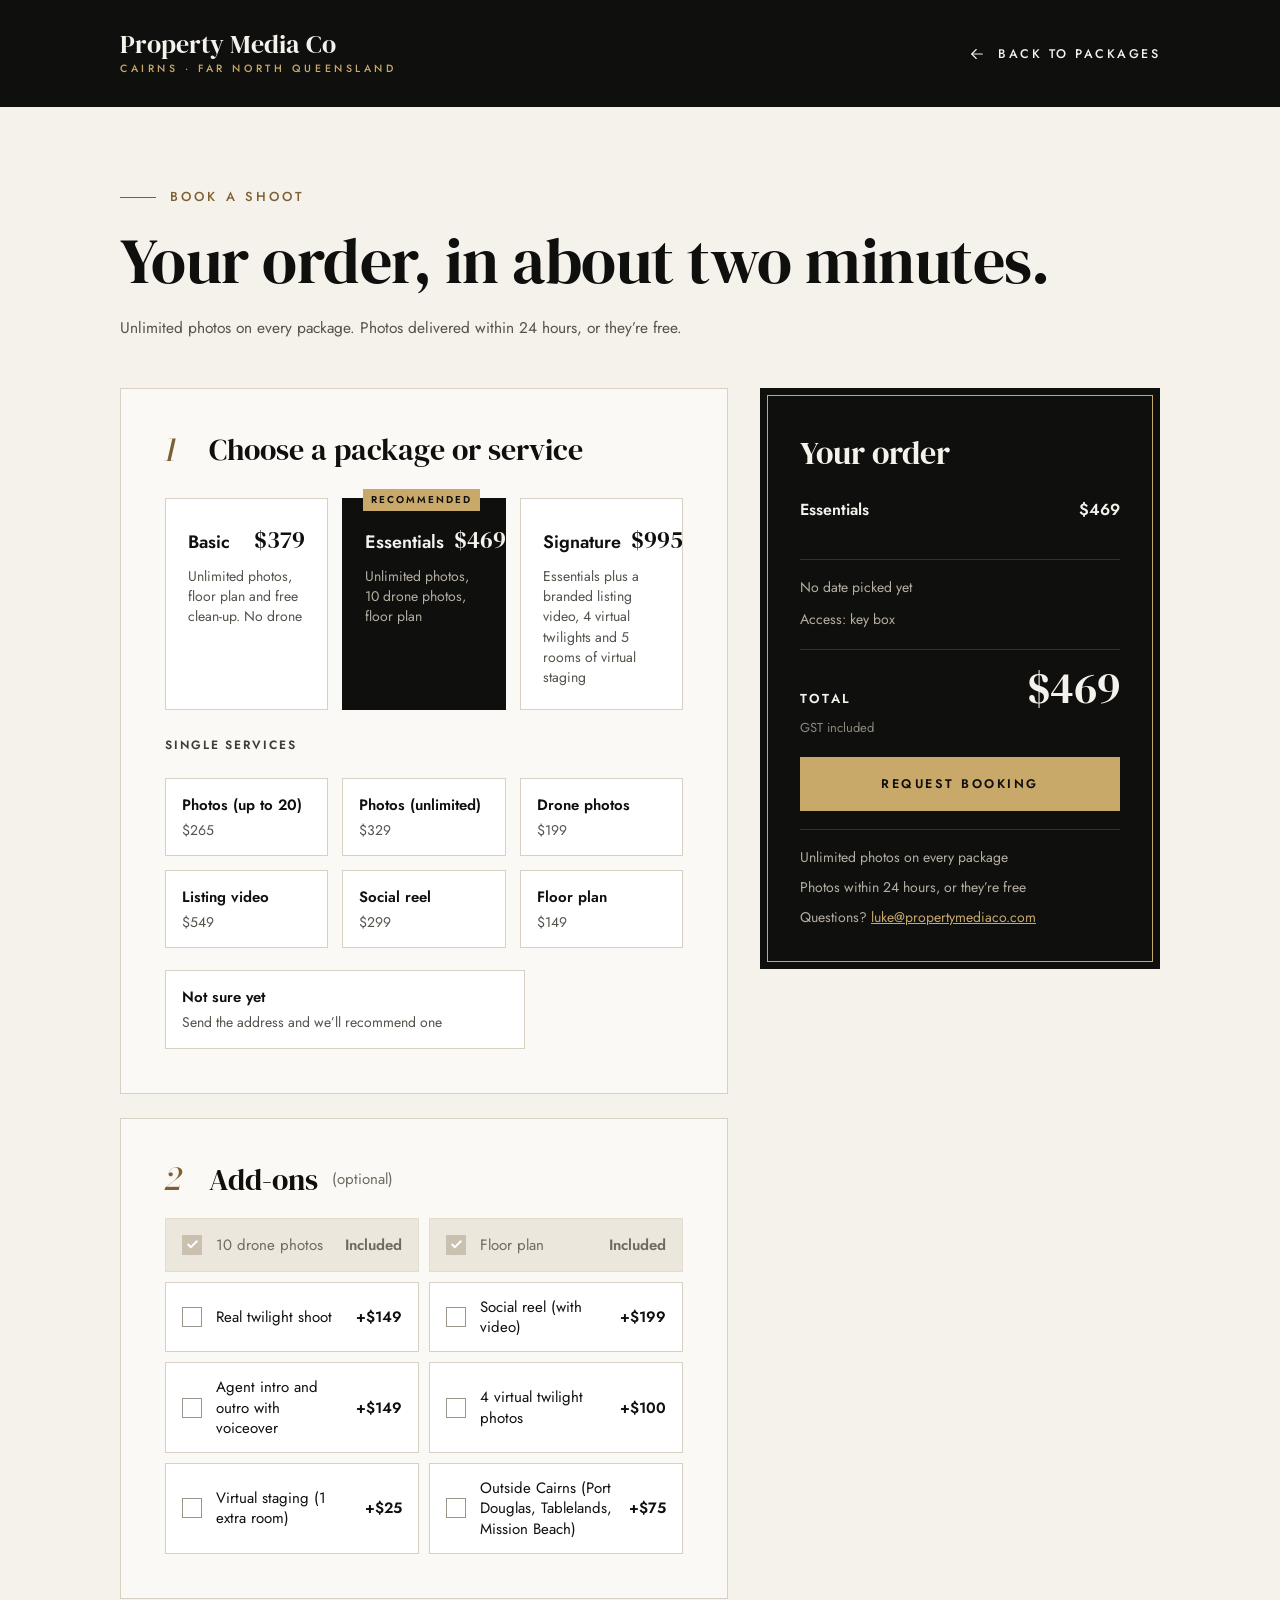
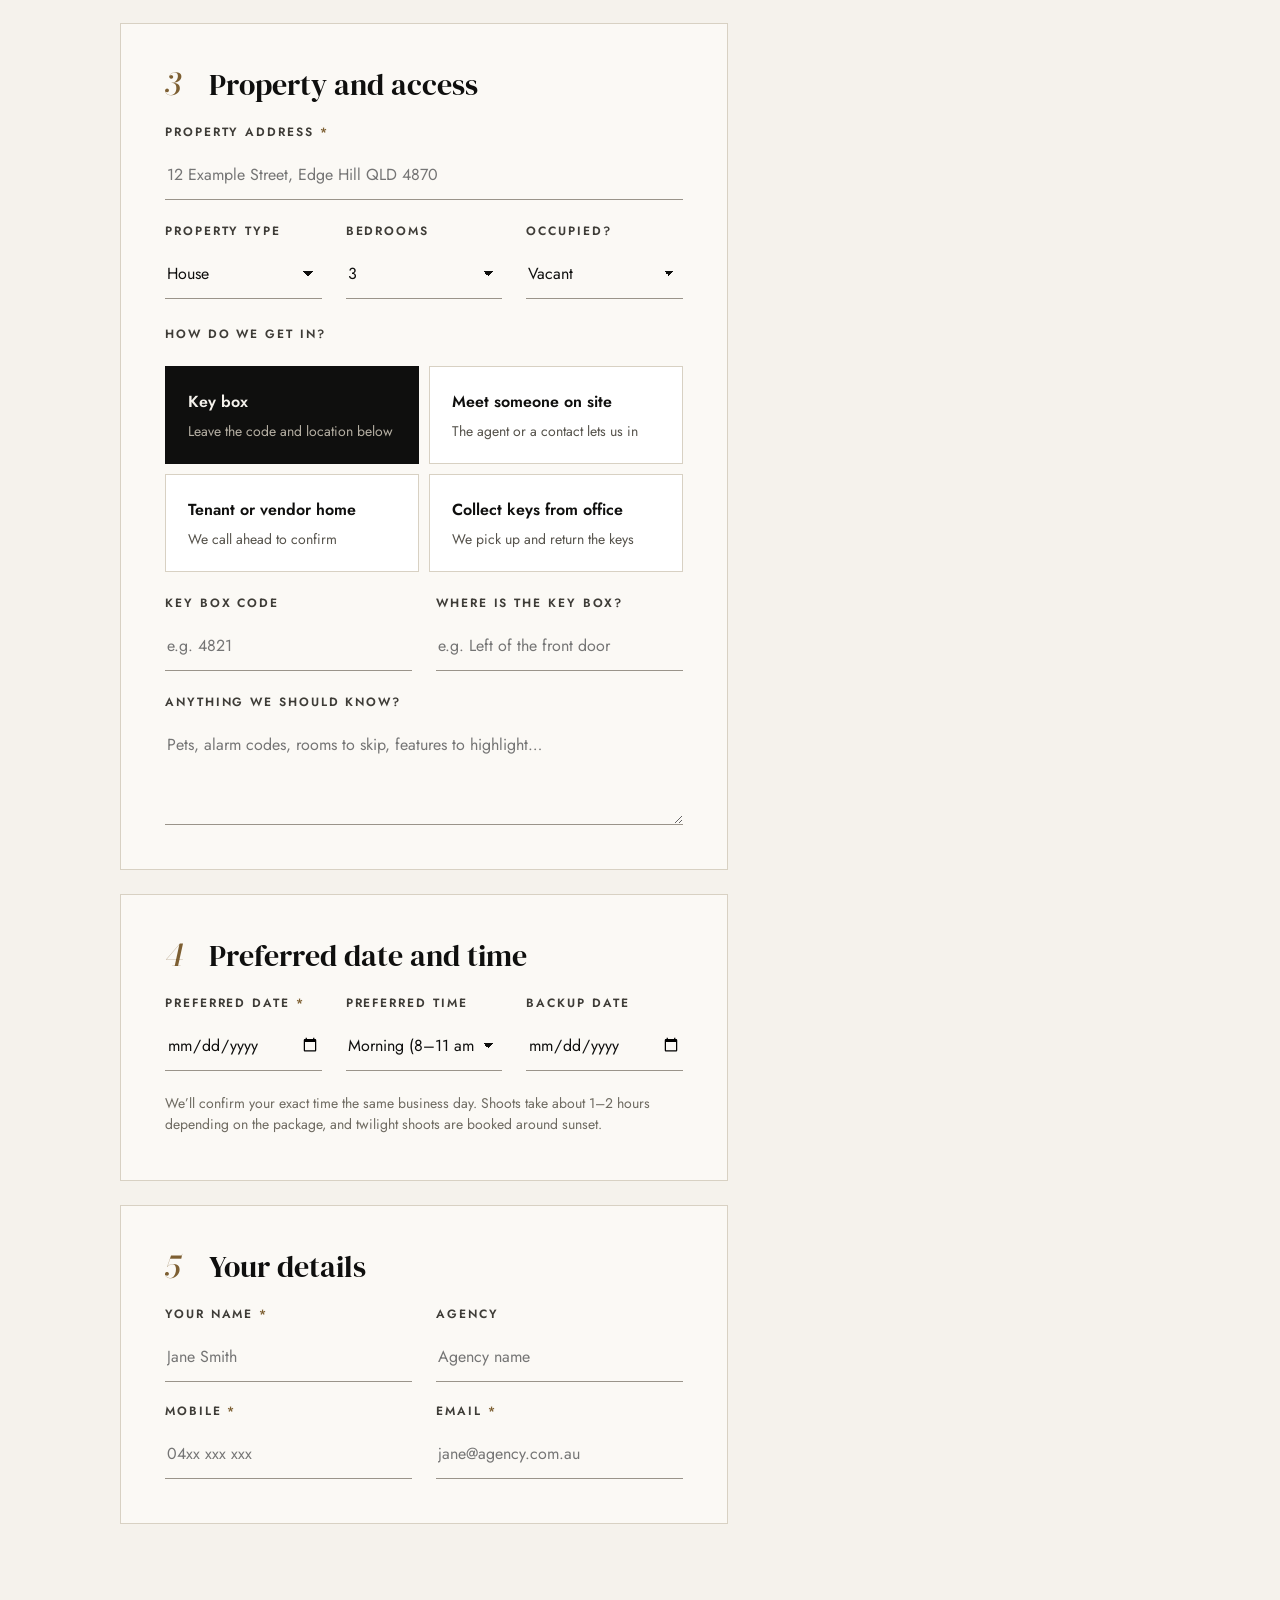
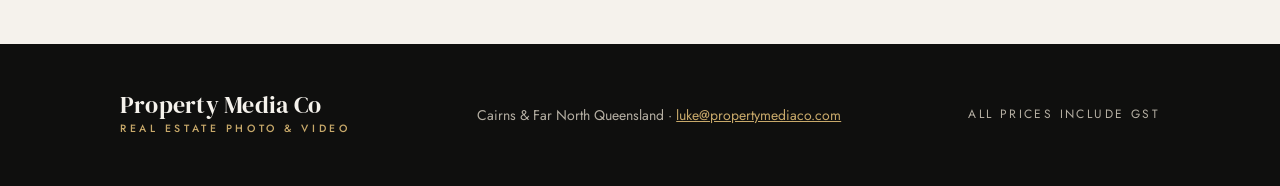
==== commit ad201802: "New package line-up: Basic $379, Essentials $469, Signature $995 Remove Prestige (extras stay as add" ====
--- a/book.html
+++ b/book.html
@@ -142,13 +142,13 @@
   <!-- SUMMARY -->
   <aside class="summary" aria-live="polite">
     <h2>Your order</h2>
-    <div class="sum-line main"><span id="sum-name">Signature</span><span id="sum-price">$995</span></div>
+    <div class="sum-line main"><span id="sum-name">Essentials</span><span id="sum-price">$469</span></div>
     <div id="sum-lines"></div>
     <div class="sum-meta">
       <span id="sum-when">No date picked yet</span>
       <span id="sum-access">Access: key box</span>
     </div>
-    <div class="sum-total"><span>Total</span><span class="price" id="sum-total">$995</span></div>
+    <div class="sum-total"><span>Total</span><span class="price" id="sum-total">$469</span></div>
     <span class="sum-gst">GST included</span>
     <button type="submit" class="btn-gold" id="submit">Request booking</button>
     <p class="form-error" id="form-error" role="alert" hidden></p>
@@ -167,7 +167,7 @@
 </form>
 
 <div class="mobile-bar" id="mobile-bar">
-  <div class="mobile-bar-total"><span id="bar-name">Signature</span><strong id="bar-total">$995</strong></div>
+  <div class="mobile-bar-total"><span id="bar-name">Essentials</span><strong id="bar-total">$469</strong></div>
   <button type="submit" form="order" class="btn-gold">Request booking</button>
 </div>
 </main>
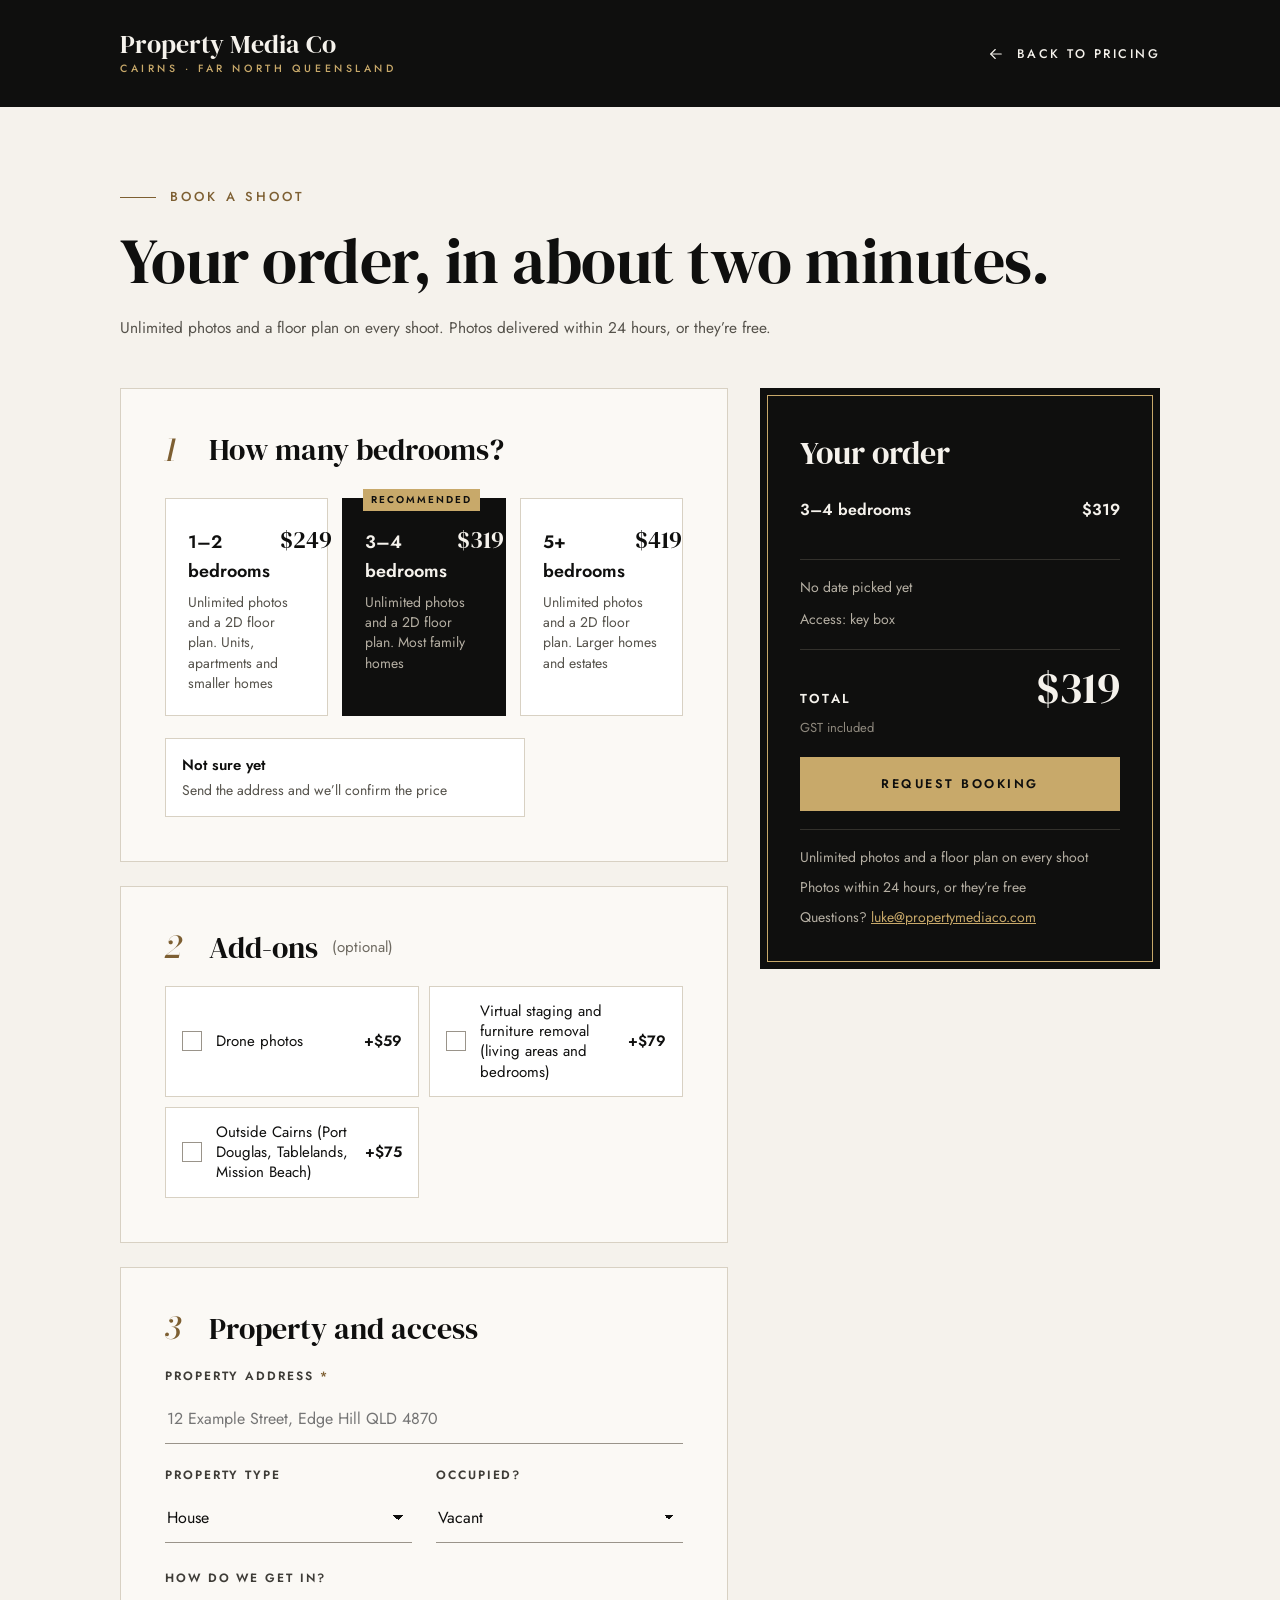
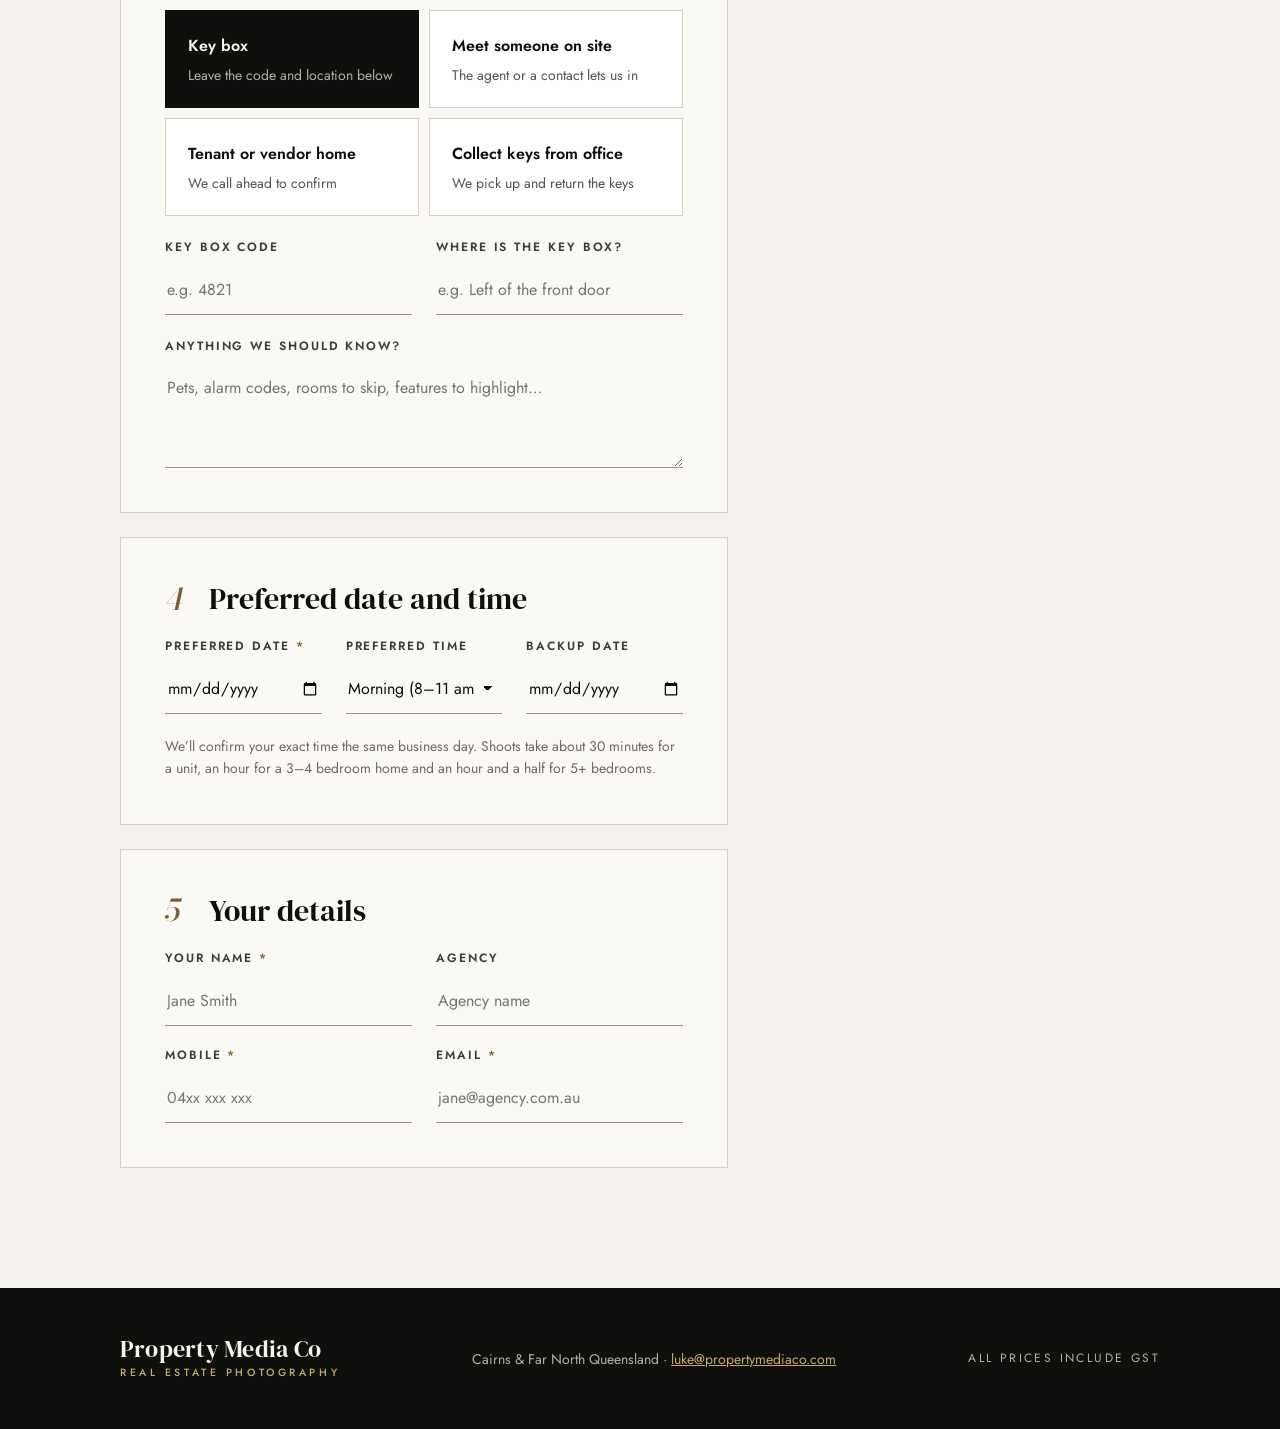
==== commit de758aa4: "New pricing: tiered by bedrooms with flat drone and staging add-ons Replace Basic/Essentials/Signatu" ====
--- a/book.html
+++ b/book.html
@@ -33,7 +33,7 @@
   </a>
   <a class="back-link" href="index.html#packages">
     <svg width="18" height="18" viewBox="0 0 24 24" fill="none" stroke="currentColor" stroke-width="1.5" stroke-linecap="round" stroke-linejoin="round" aria-hidden="true"><path d="M19 12H5"></path><path d="m11 18-6-6 6-6"></path></svg>
-    <span class="back-text">Back to packages</span>
+    <span class="back-text">Back to pricing</span>
   </a>
 </header>
 
@@ -41,7 +41,7 @@
 <div class="book-intro wrap">
   <div class="eyebrow">Book a shoot</div>
   <h1 class="display">Your order, in about two minutes.</h1>
-  <p class="body-lg muted">Unlimited photos on every package. Photos delivered within 24 hours, or they’re free.</p>
+  <p class="body-lg muted">Unlimited photos and a floor plan on every shoot. Photos delivered within 24 hours, or they’re free.</p>
 </div>
 
 <div id="done" class="wrap" hidden>
@@ -59,14 +59,12 @@
 
     <!-- 1. PACKAGE -->
     <fieldset class="card">
-      <legend class="card-head"><span class="step" aria-hidden="true">1</span>Choose a package or service</legend>
+      <legend class="card-head"><span class="step" aria-hidden="true">1</span>How many bedrooms?</legend>
       <div class="opts-3" id="packages"></div>
-      <div class="sub-label">Single services</div>
-      <div class="opts-3 singles" id="singles"></div>
       <label class="opt sm" style="max-width: 360px">
         <input type="radio" name="package" value="unsure">
         <span class="opt-name">Not sure yet</span>
-        <span class="opt-price-sm">Send the address and we’ll recommend one</span>
+        <span class="opt-price-sm">Send the address and we’ll confirm the price</span>
       </label>
     </fieldset>
 
@@ -80,9 +78,8 @@
     <fieldset class="card">
       <legend class="card-head"><span class="step" aria-hidden="true">3</span>Property and access</legend>
       <label class="field"><span>Property address <span class="req" aria-hidden="true">*</span></span><input type="text" name="address" autocomplete="street-address" placeholder="12 Example Street, Edge Hill QLD 4870" required></label>
-      <div class="fields-3">
+      <div class="fields-2">
         <label class="field">Property type<select name="property_type"><option>House</option><option>Unit or apartment</option><option>Townhouse</option><option>Acreage or rural</option><option>Vacant land</option><option>Commercial</option></select></label>
-        <label class="field">Bedrooms<select name="bedrooms"><option>1</option><option>2</option><option selected>3</option><option>4</option><option>5+</option></select></label>
         <label class="field">Occupied?<select name="occupancy"><option>Vacant</option><option>Owner occupied</option><option>Tenanted</option></select></label>
       </div>
       <div class="sub-label">How do we get in?</div>
@@ -119,12 +116,11 @@
           <option>Morning (8–11 am)</option>
           <option>Midday (11 am–2 pm)</option>
           <option>Afternoon (2–5 pm)</option>
-          <option value="Twilight (around sunset)" id="twilight-opt" hidden disabled>Twilight (around sunset)</option>
           <option>Any time that day</option>
         </select></label>
         <label class="field">Backup date<input type="date" name="backup_date" id="backup"></label>
       </div>
-      <p class="hint">We’ll confirm your exact time the same business day. Shoots take about 1–2 hours depending on the package, and twilight shoots are booked around sunset.</p>
+      <p class="hint">We’ll confirm your exact time the same business day. Shoots take about 30 minutes for a unit, an hour for a 3–4 bedroom home and an hour and a half for 5+ bedrooms.</p>
     </fieldset>
 
     <!-- 5. DETAILS -->
@@ -142,18 +138,18 @@
   <!-- SUMMARY -->
   <aside class="summary" aria-live="polite">
     <h2>Your order</h2>
-    <div class="sum-line main"><span id="sum-name">Essentials</span><span id="sum-price">$469</span></div>
+    <div class="sum-line main"><span id="sum-name">3–4 bedrooms</span><span id="sum-price">$319</span></div>
     <div id="sum-lines"></div>
     <div class="sum-meta">
       <span id="sum-when">No date picked yet</span>
       <span id="sum-access">Access: key box</span>
     </div>
-    <div class="sum-total"><span>Total</span><span class="price" id="sum-total">$469</span></div>
+    <div class="sum-total"><span>Total</span><span class="price" id="sum-total">$319</span></div>
     <span class="sum-gst">GST included</span>
     <button type="submit" class="btn-gold" id="submit">Request booking</button>
     <p class="form-error" id="form-error" role="alert" hidden></p>
     <div class="sum-promises">
-      <span>Unlimited photos on every package</span>
+      <span>Unlimited photos and a floor plan on every shoot</span>
       <span>Photos within 24 hours, or they’re free</span>
       <span>Questions? <a href="mailto:luke@propertymediaco.com" style="color: var(--gold)">luke@propertymediaco.com</a></span>
     </div>
@@ -167,7 +163,7 @@
 </form>
 
 <div class="mobile-bar" id="mobile-bar">
-  <div class="mobile-bar-total"><span id="bar-name">Essentials</span><strong id="bar-total">$469</strong></div>
+  <div class="mobile-bar-total"><span id="bar-name">3–4 bedrooms</span><strong id="bar-total">$319</strong></div>
   <button type="submit" form="order" class="btn-gold">Request booking</button>
 </div>
 </main>
@@ -175,7 +171,7 @@
 <footer class="site-footer wrap">
   <a class="brand" href="index.html">
     <span class="brand-name">Property Media Co</span>
-    <span class="brand-tag">Real estate photo &amp; video</span>
+    <span class="brand-tag">Real estate photography</span>
   </a>
   <span>Cairns &amp; Far North Queensland · <a href="mailto:luke@propertymediaco.com">luke@propertymediaco.com</a></span>
   <span class="footer-note">All prices include GST</span>
--- a/assets/css/styles.css
+++ b/assets/css/styles.css
@@ -223,6 +223,15 @@
 .pkg-featured .save { color: var(--gold); }
 .pkg-list { display: flex; flex-direction: column; gap: 8px; }
 .pkg .cta { margin-top: auto; }
+.pkg-addons { display: flex; flex-direction: column; padding-top: 6px; border-top: 1px solid var(--line); }
+.pkg-featured .pkg-addons { border-color: var(--line-dark); }
+.pkg-addons .row.sm { padding: 7px 0; font-size: 14.5px; }
+.pkg-featured .row .dots { border-bottom-color: #5A564E; }
+.pkg-featured .row .p { color: var(--gold); }
+.packages-sec sup { font-size: .7em; line-height: 0; color: var(--bronze); }
+.pkg-featured sup, .compare .sig sup { color: var(--gold); }
+.pkg-foot { display: flex; flex-direction: column; gap: 6px; text-align: center; font-size: 14px; line-height: 1.5; color: var(--muted-2); }
+
 .pkg-note { text-align: center; font-size: 15px; color: var(--muted); }
 .pkg-note a { font-weight: 600; text-underline-offset: 4px; }
 
